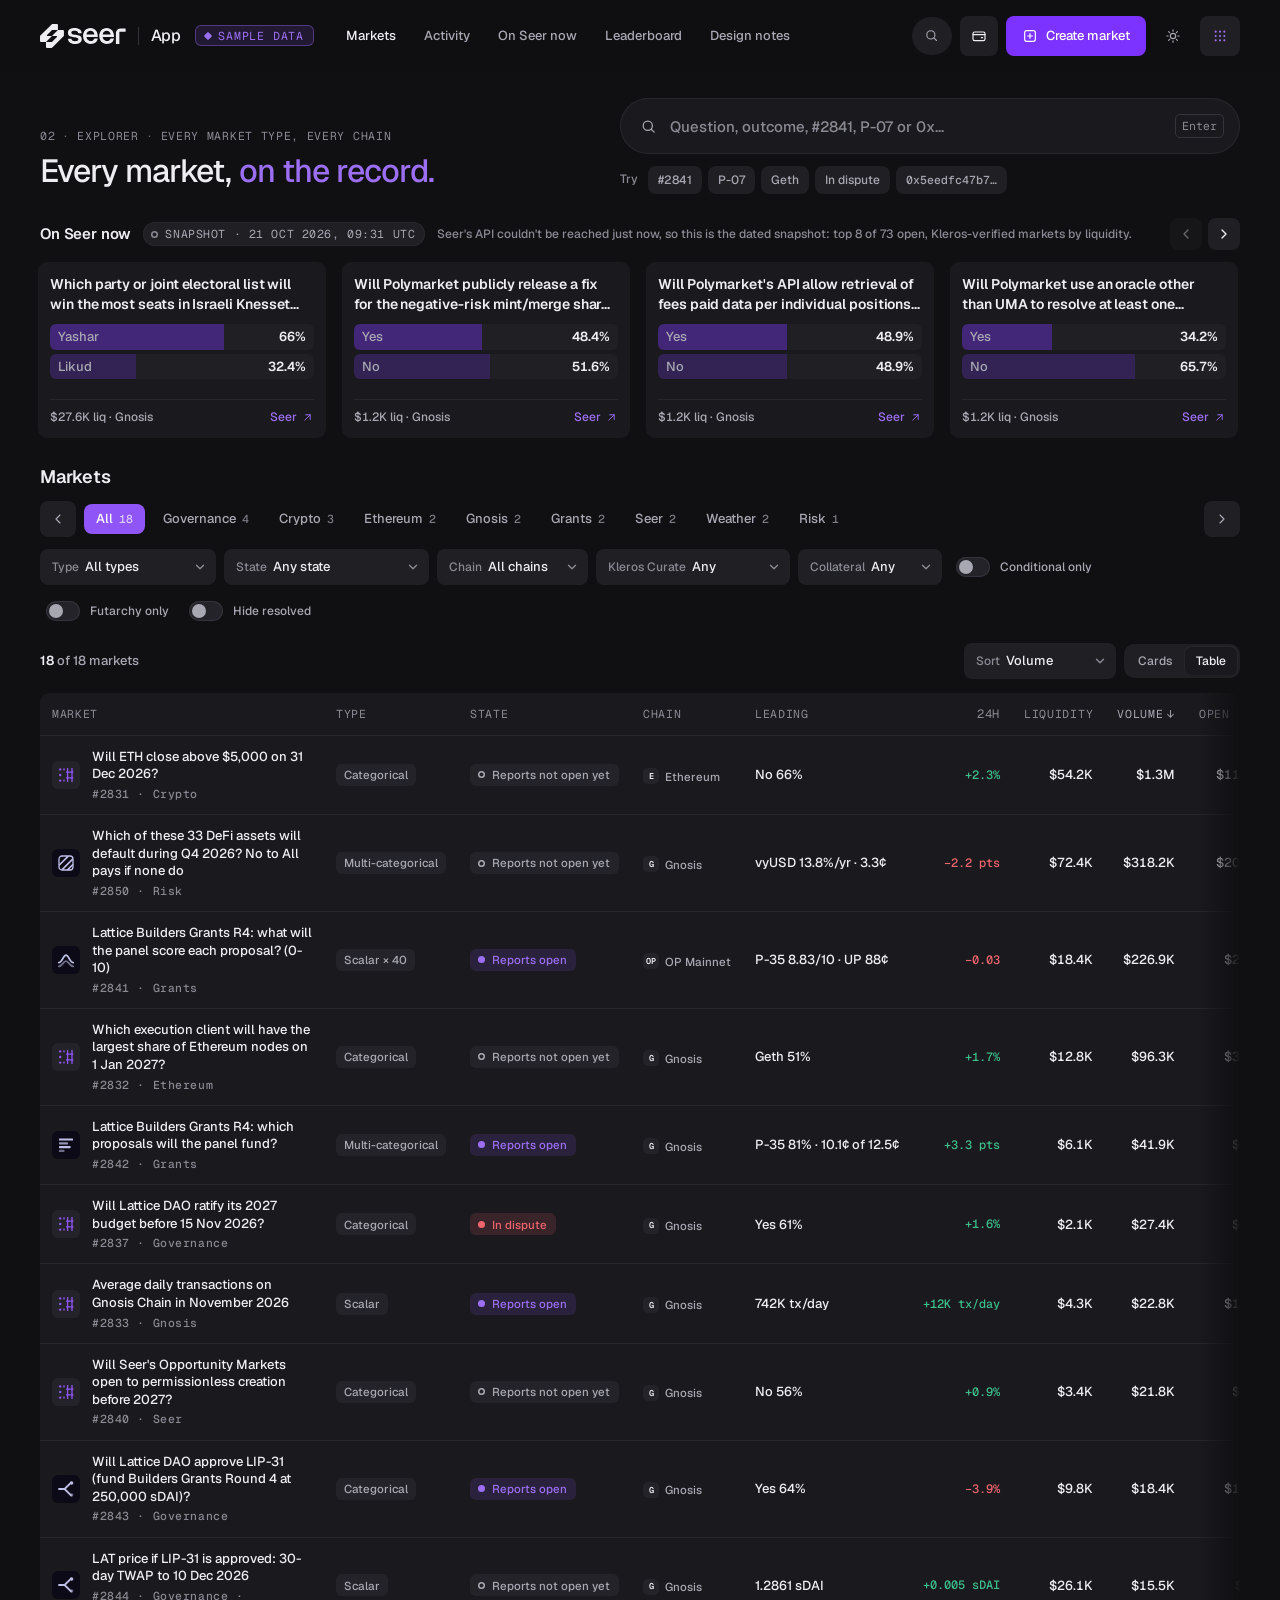
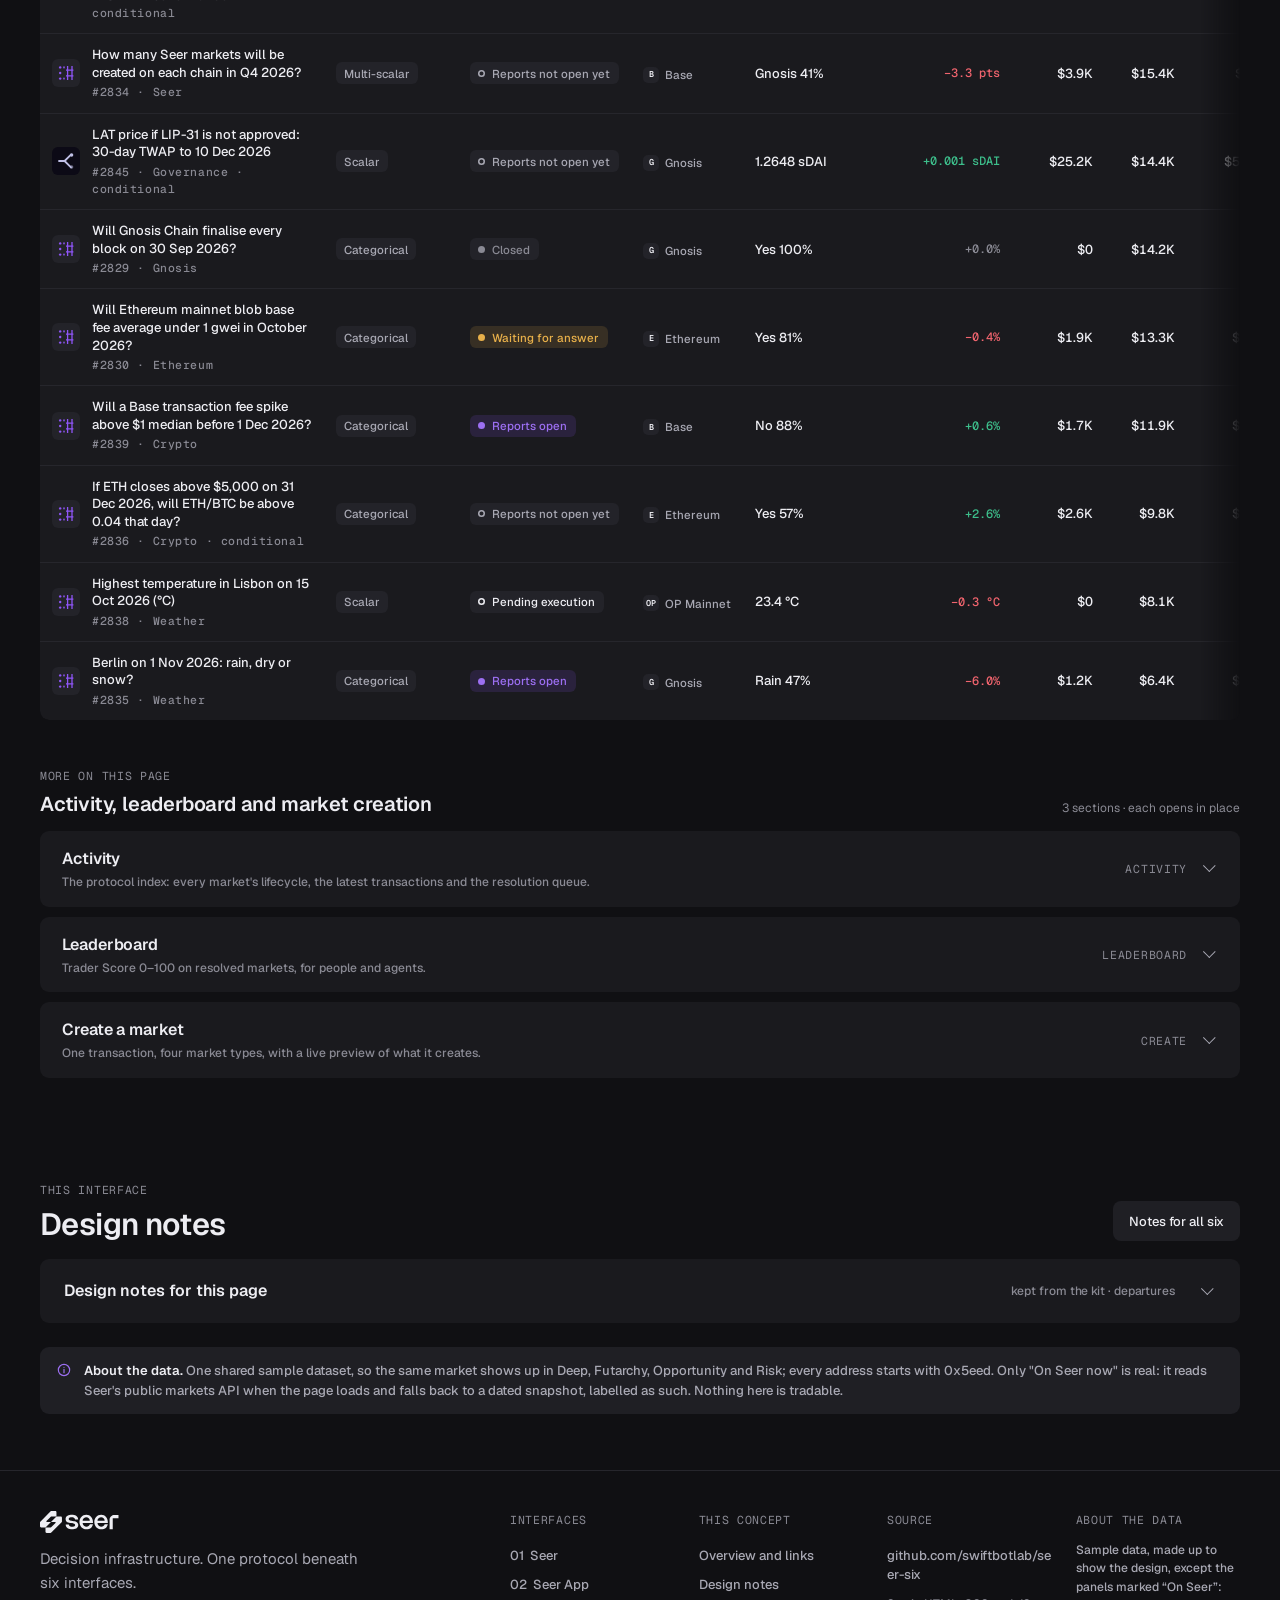
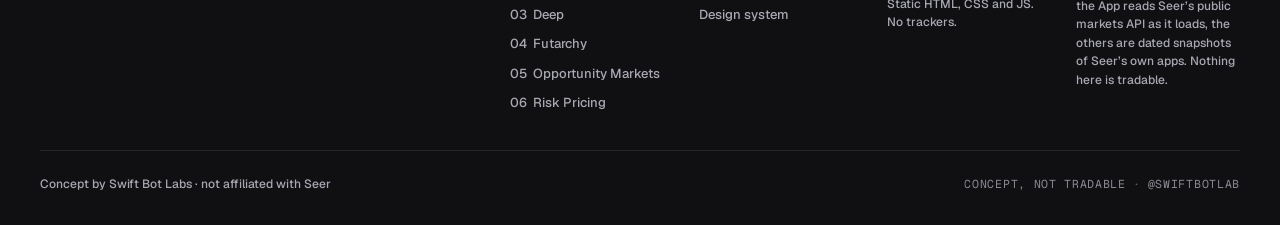
==== app/index.html @ 95fe6bbc "Real clock for the sample: countdowns and states measured from today while the sample calendar keeps" ====
<!doctype html>
<html lang="en" data-theme="dark">
<head>
<meta charset="utf-8">
<meta name="viewport" content="width=device-width, initial-scale=1">
<meta http-equiv="Content-Security-Policy" content="default-src 'self'; script-src 'self' 'unsafe-inline'; style-src 'self' 'unsafe-inline'; img-src 'self' data:; font-src 'self'; connect-src https://app.seer.pm; object-src 'none'; base-uri 'none'; form-action 'none'">
<title>Seer App · Market explorer (concept)</title>
<meta name="description" content="The explorer for every Seer market: search any question, outcome or 0x address, filter by type, state and chain, and trace a market from its Reality.eth question to redemption. Concept by Swift Bot Labs; sample data, not affiliated with Seer.">
<link rel="icon" href="../assets/brand/favicon.svg" type="image/svg+xml">
<script>/* preload the three latin font files over http(s) only: file:// previews refuse crossorigin font fetches */
if(location.protocol!=="file:")["geist-latin","geist-mono-latin"].forEach(function(n){var l=document.createElement("link");l.rel="preload";l.as="font";l.type="font/woff2";l.crossOrigin="anonymous";l.href="../assets/fonts/"+n+".woff2";document.head.appendChild(l)});</script>
<link rel="preload" href="../assets/sample-data.js" as="script">
<link rel="preload" href="../assets/ui.js" as="script">
<meta property="og:type" content="website">
<meta property="og:site_name" content="Seer concept by Swift Bot Labs">
<meta property="og:title" content="Seer App · Market explorer (concept)">
<meta property="og:description" content="The explorer for every Seer market: search any question, outcome or 0x address, filter by type, state and chain, and trace a market from its Reality.eth question to redemption. Concept by Swift Bot Labs; sample data, not affiliated with Seer.">
<meta property="og:url" content="https://swiftbotlab.github.io/seer-six/app/">
<meta property="og:image" content="https://swiftbotlab.github.io/seer-six/assets/og/app.png">
<meta property="og:image:width" content="1200">
<meta property="og:image:height" content="630">
<meta property="og:image:alt" content="Seer App · Market explorer (concept): Electric Foundation poster with sample data">
<meta name="twitter:card" content="summary_large_image">
<meta name="twitter:site" content="@swiftbotlab">
<meta name="twitter:title" content="Seer App · Market explorer (concept)">
<meta name="twitter:description" content="The explorer for every Seer market: search any question, outcome or 0x address, filter by type, state and chain, and trace a market from its Reality.eth question to redemption. Concept by Swift Bot Labs; sample data, not affiliated with Seer.">
<meta name="twitter:image" content="https://swiftbotlab.github.io/seer-six/assets/og/app.png">
<script>try{var t=/[?&]theme=(light|dark)/.exec(location.search);t=(t&&t[1])||localStorage.getItem("seer-theme");if(t!=="light")t="dark";document.documentElement.setAttribute("data-theme",t)}catch(e){}</script>
<link rel="stylesheet" href="../assets/system.css">
<link rel="stylesheet" href="page.css">
</head>
<body data-app="app">
<script>window.SEER_PAGE = { nav: [["Markets", "#markets", true], ["Activity", "#activity"], ["On Seer now", "#on-seer"], ["Leaderboard", "#leaderboard"], ["Design notes", "#notes"]], search: "Search markets, outcomes or 0x…", cta: ["Create market", "#create", "plus-square"] };</script>
<script src="../assets/shell.js"></script>
<main id="main" class="s-main">

  <!-- ============ HOME: explorer front page ============ -->
  <div id="ap-home">
    <!-- compact explorer bar: kicker + one-line title on the left, the explorer's own search on the right; the markets grid comes next -->
    <section class="ap-bar" aria-labelledby="ap-title">
      <div class="s-container ap-bar__in">
        <div class="ap-bar__copy">
          <div class="s-specs ap-bar__kicker"><span>02</span><span>Explorer</span><span class="ap-hide-sm">Every market type, every chain</span></div>
          <h1 id="ap-title" class="ap-bar__title">Every market, <span class="t-accent">on the record.</span></h1>
        </div>
        <div class="ap-bar__search">
          <div class="ap-search-wrap" id="ap-search-wrap">
            <label class="s-search ap-search">
              <svg width="16" height="16" viewBox="0 0 24 24" fill="none" stroke="currentColor" stroke-width="1.75" stroke-linecap="round" stroke-linejoin="round" aria-hidden="true"><circle cx="11" cy="11" r="6.5"/><path d="m20 20-4.2-4.2"/></svg>
              <span class="s-sr">Search the explorer</span>
              <input id="ap-q" type="search" autocomplete="off" spellcheck="false" maxlength="80" placeholder="Question, outcome, #2841, P-07 or 0x…" role="combobox" aria-expanded="false" aria-controls="ap-suggest" aria-autocomplete="list">
              <kbd aria-hidden="true">Enter</kbd>
            </label>
            <div class="ap-suggest" id="ap-suggest" role="listbox" aria-label="Search results" hidden></div>
          </div>
          <div class="ap-try" id="ap-try"><span class="t-meta">Try</span></div>
        </div>
      </div>
    </section>

    <!-- On Seer now: real markets, live from Seer's public markets API (app/live.js); dated snapshot as the fallback -->
    <section class="ap-live" id="on-seer" aria-labelledby="ap-live-h">
      <div class="s-container">
        <div class="ap-live__head">
          <h2 id="ap-live-h" class="ap-live__h">On Seer now</h2>
          <span class="s-src" id="ap-live-src" data-state="loading" role="status"><i aria-hidden="true"></i>Loading from app.seer.pm…</span>
          <span class="ap-live__meta" id="ap-live-meta">Real markets, not sample data.</span>
          <span class="ap-live__nav">
            <button type="button" class="s-btn s-btn--ghost s-btn--sm s-btn--icon ap-live__arrow" id="ap-live-prev" aria-label="Previous markets" aria-controls="ap-live" disabled><svg width="14" height="14" viewBox="0 0 24 24" fill="none" stroke="currentColor" stroke-width="2" stroke-linecap="round" stroke-linejoin="round" aria-hidden="true"><path d="m15 18-6-6 6-6"/></svg></button>
            <button type="button" class="s-btn s-btn--ghost s-btn--sm s-btn--icon ap-live__arrow" id="ap-live-next" aria-label="More markets" aria-controls="ap-live"><svg width="14" height="14" viewBox="0 0 24 24" fill="none" stroke="currentColor" stroke-width="2" stroke-linecap="round" stroke-linejoin="round" aria-hidden="true"><path d="m9 18 6-6-6-6"/></svg></button>
          </span>
        </div>
        <div class="ap-live__rail" id="ap-live" role="list" aria-label="Real markets on Seer" aria-busy="true" tabindex="-1">
          <div class="ap-live__ghost" aria-hidden="true"></div><div class="ap-live__ghost" aria-hidden="true"></div><div class="ap-live__ghost" aria-hidden="true"></div><div class="ap-live__ghost" aria-hidden="true"></div>
        </div>
      </div>
    </section>

    <section class="ap-section" id="markets" aria-labelledby="ap-markets-h">
      <div class="s-container">
        <div class="s-section-head ap-head ap-head--compact">
          <div><h2 id="ap-markets-h" class="t-h3">Markets</h2></div>
        </div>
        <div id="ap-cats"></div>
        <div class="ap-toolbar" id="ap-toolbar">
          <button type="button" class="s-btn s-btn--ghost s-btn--sm ap-ftoggle" id="ap-ftoggle" aria-expanded="false" aria-controls="ap-fbody"></button>
          <div class="ap-toolbar__body" id="ap-fbody"></div>
        </div>
        <div class="ap-results">
          <div class="ap-results__l" id="ap-resbar" aria-live="polite"></div>
          <div class="ap-toolbar__end" id="ap-fend"></div>
        </div>
        <div id="ap-results"></div>
      </div>
    </section>

    <!-- More on this page: the long tail, folded. Each row opens in place; a link to its #section opens it too (shell.js). -->
    <section class="s-section--tight s-more" aria-labelledby="ap-more-title">
      <div class="s-container">
        <div class="s-more__head"><div><span class="s-spec">More on this page</span><h2 class="t-h3" id="ap-more-title">Activity, leaderboard and market creation</h2></div><p>3 sections · each opens in place</p></div>
        <details class="s-details s-more__item">
          <summary><span class="s-more__t"><b>Activity</b><small>The protocol index: every market&#x27;s lifecycle, the latest transactions and the resolution queue.</small></span><span class="s-more__k">Activity</span></summary>
        <section class="ap-section" id="activity" aria-labelledby="ap-activity-h">
          <div class="s-container">
            <div class="s-section-head ap-head">
              <div><span class="s-spec">Protocol index · where every market is in its life</span><h2 id="ap-activity-h" class="t-h2">Activity</h2></div>
            </div>
            <figure class="s-poster ap-poster ap-poster--wide" aria-labelledby="ap-field-cap">
              <div class="ap-poster__head">
                <div class="s-specs"><span>Lifecycle field</span><span id="ap-field-n">18 markets</span><span>7 steps</span></div>
                <div class="s-specs ap-hide-sm"><span>Sample · <b id="ap-field-at">19 Oct 2026 · 12:00 UTC</b></span></div>
              </div>
              <div class="ap-field" id="ap-field"></div>
              <figcaption class="ap-poster__foot" id="ap-field-cap">
                <span class="ap-legend">
                  <span><svg viewBox="0 0 14 14" aria-hidden="true"><circle cx="7" cy="7" r="1.6" fill="#BFBFE6" opacity=".6"/></svg>Step still open</span>
                  <span><svg viewBox="0 0 14 14" aria-hidden="true"><path d="M2 7h10M7 2v10" stroke="#8F55F7" stroke-width="1.4" stroke-linecap="round"/></svg>Step settled</span>
                  <span><svg viewBox="0 0 14 14" aria-hidden="true"><circle cx="7" cy="7" r="5.6" fill="none" stroke="rgba(143,85,247,.6)"/><circle cx="7" cy="7" r="2.6" fill="#B79BF7"/></svg>Where it is now</span>
                </span>
                <span class="ap-poster__note">Each column is a market, each row a step from creation to redemption: dots are still uncertain, crosses are settled. Select a column to open its record.</span>
                <span class="s-specs ap-poster__counts" id="ap-field-counts"></span>
              </figcaption>
            </figure>
            <div class="s-stats ap-index" id="ap-index" style="--cols:6"></div>
            <div class="ap-mix" id="ap-mix"></div>
            <div class="ap-act">
              <section class="s-card s-card--pad" aria-labelledby="ap-tx-h">
                <div class="s-row s-row--between"><div><span class="s-spec">Across all markets</span><h3 id="ap-tx-h" class="t-h3">Latest transactions</h3></div></div>
                <div id="ap-tx"></div>
              </section>
              <section class="s-card s-card--pad" aria-labelledby="ap-queue-h">
                <div class="s-row s-row--between"><div><span class="s-spec">Needs a person or a transaction</span><h3 id="ap-queue-h" class="t-h3">Resolution queue</h3></div></div>
                <ol class="ap-queue" id="ap-queue"></ol>
              </section>
            </div>
          </div>
        </section>
        </details>
        <details class="s-details s-more__item">
          <summary><span class="s-more__t"><b>Leaderboard</b><small>Trader Score 0–100 on resolved markets, for people and agents.</small></span><span class="s-more__k">Leaderboard</span></summary>
        <section class="ap-section" id="leaderboard" aria-labelledby="ap-lb-h">
          <div class="s-container">
            <div class="s-section-head ap-head">
              <div><span class="s-spec">Trader Score 0–100 · resolved markets only</span><h2 id="ap-lb-h" class="t-h2">Leaderboard</h2></div>
            </div>
            <div class="s-card ap-lb" id="ap-lb"></div>
          </div>
        </section>
        </details>
        <details class="s-details s-more__item">
          <summary><span class="s-more__t"><b>Create a market</b><small>One transaction, four market types, with a live preview of what it creates.</small></span><span class="s-more__k">Create</span></summary>
        <section class="ap-section" id="create" aria-labelledby="ap-create-h">
          <div class="s-container">
            <div class="s-section-head ap-head">
              <div><span class="s-spec">One transaction · four market types</span><h2 id="ap-create-h" class="t-h2">Create a market</h2></div>
              <span class="s-sample">Preview only</span>
            </div>
            <div class="ap-create">
              <form class="s-card s-card--pad ap-form" id="ap-form" novalidate>
                <fieldset class="ap-fieldset">
                  <legend class="ap-label">Market type</legend>
                  <div class="ap-types" id="ap-types"></div>
                </fieldset>
                <label class="s-field">Question
                  <input class="s-input" id="ap-f-q" maxlength="160" autocomplete="off" placeholder="Will Gnosis Chain process over 1M transactions on 1 Dec 2026?">
                </label>
                <label class="s-field" id="ap-f-outs-wrap"><span>Outcomes <span class="t-meta ap-hint" id="ap-f-outs-hint">Comma-separated, 2 to 12</span></span>
                  <input class="s-input" id="ap-f-outs" maxlength="400" autocomplete="off" value="Rain, Dry, Snow">
                </label>
                <div class="ap-form__row" id="ap-f-range" hidden>
                  <label class="s-field">Lower bound<input class="s-input" id="ap-f-min" inputmode="decimal" value="0" maxlength="14"></label>
                  <label class="s-field">Upper bound<input class="s-input" id="ap-f-max" inputmode="decimal" value="2000000" maxlength="14"></label>
                  <label class="s-field">Unit<input class="s-input" id="ap-f-unit" maxlength="12" value="tx/day"></label>
                </div>
                <div class="ap-form__row">
                  <label class="s-field">Category<select class="s-select" id="ap-f-cat"></select></label>
                  <label class="s-field">Chain<select class="s-select" id="ap-f-chain"></select></label>
                  <label class="s-field">Collateral<select class="s-select" id="ap-f-coll"></select></label>
                </div>
                <div class="ap-form__row ap-form__row--2">
                  <label class="s-field">Reports open on<input class="s-input" id="ap-f-date" type="date" value="2026-12-31" min="2026-10-20" max="2030-12-31" aria-describedby="ap-f-date-read"><span class="ap-dateread" id="ap-f-date-read" aria-live="polite">31 Dec 2026 · 00:00 UTC</span></label>
                  <label class="s-switch ap-curate"><input type="checkbox" id="ap-f-curate" checked> Submit to Kleros Curate</label>
                </div>
                <p class="t-meta ap-form__err" id="ap-f-err" role="alert"></p>
                <div class="s-row">
                  <button class="s-btn s-btn--lg" type="submit" id="ap-f-go">Create market</button>
                  <span class="t-meta">Sample only. Nothing is deployed.</span>
                </div>
              </form>
              <aside class="ap-preview" aria-labelledby="ap-prev-h">
                <span class="s-spec" id="ap-prev-h">Live preview</span>
                <div id="ap-prev-card"></div>
                <div class="s-card s-card--pad ap-deploy">
                  <span class="s-spec">What this transaction creates</span>
                  <ol class="ap-deploy__list" id="ap-deploy"></ol>
                </div>
              </aside>
            </div>
          </div>
        </section>
        </details>
      </div>
    </section>


  </div>

  <!-- ============ VIEW: market detail / address (filled by page.js) ============ -->
  <div id="ap-view" hidden></div>

  <!-- ============ Design notes ============ -->
  <section class="ap-section" id="notes" aria-labelledby="ap-notes-h">
    <div class="s-container">
      <div class="s-section-head ap-head">
        <div><span class="s-spec">This interface</span><h2 id="ap-notes-h" class="t-h2">Design notes</h2></div>
        <a class="s-btn s-btn--ghost" href="../#design-notes">Notes for all six</a>
      </div>
      <details class="s-details"><summary>Design notes for this page<small>kept from the kit · departures</small></summary>
      <div class="ap-notes">
        <div class="s-card s-card--pad">
          <h3 class="t-h3">Kept from the Electric Foundation kit</h3>
          <ol>
            <li><b>The kit's web frame, unchanged:</b> page #101013, card #1A1A1E, nested #1F1F24 (light: #F7F7F9 / #FFFFFF / #F1F1F4), and 328px market cards with radius 9 and 12px padding in a 4-column grid at 1440 with a 40px gutter.</li>
            <li><b>The kit's components:</b> pill search, the category row with arrows, Yes/No outcome rows, full-width Up/Down and three-way buttons, and the bet slip with two price tiles, a Bold 32 amount, +$ chips and Confirm with ✕.</li>
            <li><b>The kit's card footer:</b> "$Vol • date • category" with the gift and bookmark icons.</li>
            <li><b>Mono spec labels</b> for machine facts: type, chain, collateral, market number, snapshot time.</li>
          </ol>
        </div>
        <div class="s-card s-card--pad">
          <h3 class="t-h3">Deliberate departures</h3>
          <ol>
            <li><b>Explorer depth the kit doesn't draw.</b> An Etherscan-style record per market (contract, condition ID, Reality.eth question, outcome-token ERC-20s, event log, positions, resolution) and per address, built only from kit surfaces.</li>
            <li><b>The dot grid carries data.</b> In the lifecycle field each column is a market and each row a step; settled steps turn from dots into crosses, so the field reads as uncertainty becoming structure.</li>
            <li><b>State and verification on every card.</b> An explorer has to say where a market is in its life. Amber (waiting) and red (dispute) only ever appear next to their label.</li>
            <li><b>Row buttons follow the market type.</b> The kit shows Yes/No on every row. Here a categorical No buys the other outcomes as one basket; a scalar round trades Up/Down; multi-winner markets trade Buy/Sell, because a "No" there is not one clean bet.</li>
            <li><b>Each price in its market's unit.</b> #2841 reads 8.14/10 · UP 81¢, #2842 reads 50% · 6.3¢ (a funded share pays 1/8 sDAI), #2850 a default chance per year. Charts, 24h moves and ticket payouts use the same unit.</li>
            <li><b>Kit fixes.</b> Binary prices add up to 100¢ (the kit's 69¢ + 37¢ is 106¢), amounts use a decimal point ("$100.00"), and sample markets use motif glyph tiles instead of photos.</li>
            <li><b>Type and contrast.</b> PP Neue Montreal and Suisse Int'l Mono when installed, Geist and Geist Mono otherwise; muted text is lifted so 12px labels pass WCAG AA.</li>
          </ol>
        </div>
      </div>
      </details>
      <div class="s-callout u-mt-6"><span id="ap-notes-icon"></span><span><b>About the data.</b> One shared sample dataset, so the same market shows up in Deep, Futarchy, Opportunity and Risk; every address starts with 0x5eed. Only "On Seer now" is real: it reads Seer's public markets API when the page loads and falls back to a dated snapshot, labelled as such. Nothing here is tradable.</span></div>
    </div>
  </section>
</main>
<script src="../assets/sample-data.js"></script>
<script src="../assets/ui.js"></script>
<script src="page.js"></script>
<script src="../assets/seer-snapshot.js"></script>
<script src="live.js"></script>
</body>
</html>
---- assets/system.css ----
/* ==========================================================================
   Seer · Electric Foundation — shared system for the six interfaces
   Concept by Swift Bot Labs. Not affiliated with Seer.

   Sources: the Electric Foundation (EF) brand kit (Figma "Seer Branding":
   Web / Brandbook / Social pages). Every value marked [kit] is read from the
   kit; values marked [dep] are deliberate departures, listed in SYSTEM.md.

   Layers
     1. Fonts            5. Shell (ecosystem strip, product header, footer)
     2. Tokens           6. Components
     3. Base + type      7. Data-viz primitives
     4. Layout           8. Motifs, states, utilities
   Class prefix: .s-   (page-specific CSS uses its own prefix, see SYSTEM.md)
   ========================================================================== */

/* 1. FONTS ----------------------------------------------------------------
   Primary  PP Neue Montreal [kit]   -> used if installed locally, else Geist [dep]
   Mono     Suisse Int'l Mono [kit]  -> used if installed locally, else Geist Mono [dep]
                                        (Geist Mono keeps the kit's slashed zero)
   Accent   no second face: accent words stay in the sans, set in violet (.t-accent)
   Stand-ins are SIL OFL 1.1, self-hosted (licences in assets/fonts/). */
@font-face { font-family: "Geist"; font-style: normal; font-weight: 300 700; font-display: swap;
  src: url("fonts/geist-latin.woff2") format("woff2");
  unicode-range: U+0000-00FF, U+0131, U+0152-0153, U+02BB-02BC, U+02C6, U+02DA, U+02DC, U+0304, U+0308, U+0329, U+2000-206F, U+20AC, U+2122, U+2191, U+2193, U+2212, U+2215, U+FEFF, U+FFFD; }
@font-face { font-family: "Geist"; font-style: normal; font-weight: 300 700; font-display: swap;
  src: url("fonts/geist-latin-ext.woff2") format("woff2");
  unicode-range: U+0100-02BA, U+02BD-02C5, U+02C7-02CC, U+02CE-02D7, U+02DD-02FF, U+1D00-1DBF, U+1E00-1E9F, U+1EF2-1EFF, U+2020, U+20A0-20AB, U+20AD-20C4, U+2113, U+2C60-2C7F, U+A720-A7FF; }
@font-face { font-family: "Geist Mono"; font-style: normal; font-weight: 400 600; font-display: swap;
  src: url("fonts/geist-mono-latin.woff2") format("woff2");
  unicode-range: U+0000-00FF, U+0131, U+0152-0153, U+02BB-02BC, U+02C6, U+02DA, U+02DC, U+0304, U+0308, U+0329, U+2000-206F, U+20AC, U+2122, U+2191, U+2193, U+2212, U+2215, U+FEFF, U+FFFD; }
@font-face { font-family: "Geist Mono"; font-style: normal; font-weight: 400 600; font-display: swap;
  src: url("fonts/geist-mono-latin-ext.woff2") format("woff2");
  unicode-range: U+0100-02BA, U+02BD-02C5, U+02C7-02CC, U+02CE-02D7, U+02DD-02FF, U+1D00-1DBF, U+1E00-1E9F, U+1EF2-1EFF, U+2020, U+20A0-20AB, U+20AD-20C4, U+2113, U+2C60-2C7F, U+A720-A7FF; }

/* 2. TOKENS ---------------------------------------------------------------- */
:root {
  /* Brand constants — identical in both themes [kit Brandbook] */
  --violet-brand: #7D33FF;          /* Electric violet, RGB 125/51/255 */
  --ink: #0C0A16;                   /* posters, dot grid, app icon */
  --graphite: #141223;
  --graphite-2: #242238;
  --graphite-3: #4A4660;
  --fog: #E9EAFA;
  --logo-on-violet: #E0E2F5;
  --lavender: #BFBFE6;

  /* Type */
  --font-sans: "PP Neue Montreal", "Geist", ui-sans-serif, system-ui, -apple-system, "Segoe UI", sans-serif;
  --font-mono: "Suisse Intl Mono", "Suisse Int'l Mono", "Geist Mono", ui-monospace, "SF Mono", Menlo, monospace;

  --fs-micro: 11.5px; /* mono spec labels, uppercase (type floor: no HTML text under 11.5px) */
  --fs-meta: 12px;    /* [kit] Medium 12, card footer meta */
  --fs-ui: 13px;      /* [kit] Medium 13/100%, nav, chips, search, buttons */
  --fs-body: 15px;
  --fs-title: 16px;   /* [kit] Bold 16/24 market title; Medium 16 price */
  --fs-h3: 20px;
  --fs-h2: clamp(24px, 2.4vw, 32px);
  --fs-amount: 32px;  /* [kit] Bold 32, -2% */
  --fs-h1: clamp(36px, 4.6vw, 60px);
  --fs-display: clamp(52px, 8.4vw, 128px);

  /* Space — 4px base; kit uses 12 (card), 16/18 (panel), 32 (grid gap), 40 (page) */
  --s-1: 4px;  --s-2: 8px;  --s-3: 12px; --s-4: 16px; --s-5: 20px; --s-6: 24px;
  --s-8: 32px; --s-10: 40px; --s-12: 48px; --s-16: 64px; --s-20: 80px; --s-24: 96px;
  --page-max: 1440px;
  --gutter: 40px;     /* [kit] desktop frame padding */
  --grid-gap: 32px;   /* [kit] desktop grid gap */

  /* Radii [kit] */
  --r-xs: 4px;        /* data-ends, tiny tags */
  --r-sm: 6px;        /* tags, badges */
  --r-control: 8px;   /* buttons, chips, inputs */
  --r-card: 9px;      /* market card */
  --r-panel: 22px;    /* bet slip / big panels */
  --r-pill: 999px;    /* search */

  /* Motion */
  --ease: cubic-bezier(.2, .7, .2, 1);
  --dur: 160ms;
  --dur-slow: 420ms;

  /* Layout heights */
  --header-h: 72px;
}

/* Dark is the default theme (the kit's lead web frame). Light = the kit's light frame. */
:root, :root[data-theme="dark"] {
  color-scheme: dark;
  --bg: #101013;            /* [kit] page */
  --surface: #1A1A1E;       /* [kit] card base */
  --surface-2: #1F1F24;     /* [kit] nested surface (outcome rows) */
  --surface-3: #232329;     /* [kit] chips */
  --surface-hover: #26262D;
  --line: #26262C;          /* hairlines (kit is borderless; tables need one) */
  --line-strong: #34343C;
  --text: #EDEDF2;          /* [kit] */
  --text-2: #A8A8B3;        /* [kit] */
  --text-3: #8A8A94;        /* [dep] kit #67676F is 3.1:1 on card; lifted to 5.1:1 (AA) */
  --text-kit-muted: #67676F;/* kit value, decorative use only (never body text) */
  --violet: #7D33FF;        /* [kit] primary button */
  --violet-2: #8F55F7;      /* [kit] active chip */
  --violet-3: #9C6FF2;      /* [kit] violet text (Yes label, No text) */
  --violet-wash: rgba(143, 85, 247, .14);
  --violet-wash-2: rgba(143, 85, 247, .26);
  --on-violet: #FFFFFF;
  --sec-bg: #241E33;        /* [kit] secondary button (No / Down) */
  --sec-bg-hover: #2C2440;
  --sec-fg: #9C6FF2;        /* [kit] */
  --focus: #B08CF5;
  --shadow-pop: 0 18px 50px rgba(0, 0, 0, .55), 0 0 0 1px rgba(255, 255, 255, .04);
  --scrim: rgba(6, 5, 12, .62);

  /* Semantic [dep] — the kit has none. Used ONLY for moves (+/-) and risk/state meaning,
     always paired with a sign, icon or label. */
  --pos: #3DBE8B;  --pos-wash: rgba(61, 190, 139, .14);
  --neg: #F0646E;  --neg-wash: rgba(240, 100, 110, .14);
  --warn: #E8B04A; --warn-wash: rgba(232, 176, 74, .14);
  --live: #FF4B4B;          /* [kit] LIVE dot */
  /* Risk bands (status palette): Low / Moderate / High / Critical */
  --band-low: #2E9E5B; --band-mod: #E2A72E; --band-high: #E57B4E; --band-crit: #D64545;

  /* Chart palette [dep] — validated (CVD + normal-vision + 3:1) on #1A1A1E.
     Fixed order; never cycle. Max 6; fold the tail into "Other". */
  --c1: #8F55F7; --c2: #1D9C8C; --c3: #BF7E1E; --c4: #D5598F; --c5: #3F80D9; --c6: #6E9B2C;
  --c-other: #4A4660;       /* graphite tint, "rest of field" */
  --c-yes: var(--c1);       /* binary / futarchy YES branch */
  --c-no: #BFBFE6;          /* futarchy NO branch: kit lavender, so "rejected" never reads as a positive colour */
  --grid: #26262C;
  --axis: #34343C;
  /* Sequential violet ramp (magnitude): 1 light -> 6 dark-strong */
  --seq-1: #2A2340; --seq-2: #3C2C68; --seq-3: #563A9C; --seq-4: #7246D6; --seq-5: #9068F0; --seq-6: #B79BF7;
}

:root[data-theme="light"] {
  color-scheme: light;
  --bg: #F7F7F9;            /* [kit] */
  --surface: #FFFFFF;       /* [kit] */
  --surface-2: #F1F1F4;     /* [kit] (palette label says 1F1F24; fill is F1F1F4) */
  --surface-3: #EAEAEF;
  --surface-hover: #E9E9EE;
  --line: #E6E6EB;
  --line-strong: #D6D6DE;
  --text: #17171C;          /* [kit] */
  --text-2: #5C5C66;        /* [kit] */
  --text-3: #686873;        /* [dep] kit #8E8E99 is 3.2:1 on white; lifted to 5.5:1 (4.6:1 on the chip surface) */
  --text-kit-muted: #8E8E99;
  --violet: #7D33FF;
  --violet-2: #8F55F7;
  --violet-3: #6C2BD9;      /* [kit] secondary text in light */
  --violet-wash: rgba(125, 51, 255, .09);
  --violet-wash-2: rgba(125, 51, 255, .18);
  --on-violet: #FFFFFF;
  --sec-bg: #EFE9FC;        /* [kit] */
  --sec-bg-hover: #E6DCFB;
  --sec-fg: #6C2BD9;        /* [kit] */
  --focus: #7D33FF;
  --shadow-pop: 0 18px 50px rgba(23, 23, 28, .14), 0 0 0 1px rgba(23, 23, 28, .06);
  --scrim: rgba(23, 23, 28, .36);

  --pos: #0F7752;  --pos-wash: rgba(15, 119, 82, .10);  /* AA on every light surface */
  --neg: #BB2D37;  --neg-wash: rgba(200, 50, 60, .09);
  --warn: #855C00; --warn-wash: rgba(214, 152, 20, .12);
  --live: #E5322D;
  --band-low: #23894D; --band-mod: #D1960F; --band-high: #DB6A3A; --band-crit: #C93636;

  --c1: #7D33FF; --c2: #0E8C7B; --c3: #C97C10; --c4: #D84F8C; --c5: #2F74D0; --c6: #5E8E1E;
  --c-other: #C9C7D6;
  --c-no: #8A84B4;
  --grid: #EDEDF1;
  --axis: #D6D6DE;
  --seq-1: #EFE9FC; --seq-2: #D9C9FB; --seq-3: #B996F9; --seq-4: #9461F8; --seq-5: #7D33FF; --seq-6: #5A1ED0;
}

/* 3. BASE + TYPE ----------------------------------------------------------- */
*, *::before, *::after { box-sizing: border-box; }
html { background: var(--bg); -webkit-text-size-adjust: 100%; text-size-adjust: 100%; scroll-padding-top: calc(var(--header-h) + 16px); }
body {
  margin: 0; min-height: 100vh; background: var(--bg); color: var(--text);
  font-family: var(--font-sans); font-size: var(--fs-body); line-height: 1.5; font-weight: 400;
  -webkit-font-smoothing: antialiased; -moz-osx-font-smoothing: grayscale; text-rendering: optimizeLegibility;
  overflow-x: hidden;
}
img, svg, video, canvas { display: block; max-width: 100%; }
svg { overflow: visible; }
button, input, select, textarea { font: inherit; color: inherit; }
button { cursor: pointer; }
a { color: inherit; text-decoration: none; }
a.s-link, .s-prose a { color: var(--violet-3); text-decoration: underline; text-decoration-thickness: 1px; text-underline-offset: 3px; }
a.s-link:hover, .s-prose a:hover { color: var(--text); }
h1, h2, h3, h4, h5, p, ul, ol, figure, dl, dd { margin: 0; }
ul[class], ol[class] { list-style: none; padding: 0; }
hr { border: 0; border-top: 1px solid var(--line); margin: 0; }
::selection { background: var(--violet); color: #fff; }
:focus { outline: none; }
:focus-visible { outline: 2px solid var(--focus); outline-offset: 2px; border-radius: var(--r-control); }
[hidden] { display: none !important; }
.s-sr { position: absolute !important; width: 1px; height: 1px; padding: 0; margin: -1px; overflow: hidden; clip: rect(0 0 0 0); white-space: nowrap; border: 0; }
.s-skip { position: fixed; left: 12px; top: -60px; z-index: 100; background: var(--violet); color: #fff; padding: 10px 14px; border-radius: var(--r-control); font-size: var(--fs-ui); font-weight: 500; }
.s-skip:focus { top: 12px; }

/* type roles */
.t-micro, .s-spec { font-family: var(--font-mono); font-size: var(--fs-micro); line-height: 1.35; letter-spacing: .06em; text-transform: uppercase; color: var(--text-3); font-weight: 400; }
.t-meta  { font-size: var(--fs-meta); font-weight: 500; color: var(--text-3); line-height: 1.3; }
.t-ui    { font-size: var(--fs-ui); font-weight: 500; line-height: 1; }
.t-body  { font-size: var(--fs-body); line-height: 1.55; color: var(--text-2); }
.t-lede  { font-size: clamp(16px, 1.5vw, 19px); line-height: 1.5; color: var(--text-2); max-width: 62ch; }
.t-title { font-size: var(--fs-title); line-height: 24px; font-weight: 700; letter-spacing: -.005em; }
.t-h3    { font-size: var(--fs-h3); line-height: 1.25; font-weight: 600; letter-spacing: -.01em; }
.t-h2    { font-size: var(--fs-h2); line-height: 1.1; font-weight: 600; letter-spacing: -.02em; }
.t-h1    { font-size: var(--fs-h1); line-height: 1.02; font-weight: 500; letter-spacing: -.03em; }
.t-display { font-size: var(--fs-display); line-height: .94; font-weight: 400; letter-spacing: -.04em; }
.t-caps  { font-weight: 700; text-transform: uppercase; letter-spacing: -.035em; line-height: .9; }
.t-amount { font-size: var(--fs-amount); font-weight: 700; letter-spacing: -.02em; line-height: 1; }
.t-accent, .t-serif { font-family: inherit; font-style: normal; font-weight: inherit; letter-spacing: inherit; color: var(--violet-3); } /* one sans; the accent is colour, not a second face */
.t-mono  { font-family: var(--font-mono); }
.t-num, .num { font-variant-numeric: tabular-nums; }
.t-2 { color: var(--text-2); } .t-3 { color: var(--text-3); } .t-violet { color: var(--violet-3); }
.t-pos { color: var(--pos); } .t-neg { color: var(--neg); } .t-warn { color: var(--warn); }
.t-lavender { color: var(--lavender); }
.s-delta { font-variant-numeric: tabular-nums; white-space: nowrap; }
.s-delta--up { color: var(--pos); } .s-delta--down { color: var(--neg); } .s-delta--flat { color: var(--text-3); }
.s-prose { color: var(--text-2); font-size: var(--fs-body); line-height: 1.6; max-width: 68ch; }
.s-prose > * + * { margin-top: .85em; }
.s-prose strong { color: var(--text); font-weight: 600; }
.s-prose ul, .s-prose ol { padding-left: 1.2em; }
.s-prose code, code.s-code { font-family: var(--font-mono); font-size: max(11.5px, .88em); background: var(--surface-2); padding: .12em .4em; border-radius: var(--r-xs); color: var(--text); }

/* 4. LAYOUT ----------------------------------------------------------------- */
.s-container { width: 100%; max-width: var(--page-max); margin-inline: auto; padding-inline: var(--gutter); }
.s-main { display: block; min-height: 60vh; }
.s-section { padding-block: var(--s-16); }
.s-section--tight { padding-block: var(--s-10); }
.s-grid { display: grid; gap: var(--gg, var(--grid-gap)); grid-template-columns: repeat(var(--cols, 4), minmax(0, 1fr)); }
.s-grid--cards { --gg: 16px; grid-template-columns: repeat(auto-fill, minmax(min(100%, 300px), 1fr)); }
.s-split { display: grid; gap: var(--s-8); grid-template-columns: minmax(0, 1fr) 360px; align-items: start; }
.s-split--wide { grid-template-columns: minmax(0, 1fr) 420px; }
.s-row { display: flex; align-items: center; gap: var(--gap, 12px); flex-wrap: wrap; }
.s-row--nowrap { flex-wrap: nowrap; }
.s-row--between { justify-content: space-between; }
.s-col { display: flex; flex-direction: column; gap: var(--gap, 12px); }
.s-grow { flex: 1 1 auto; min-width: 0; }
.s-sticky { position: sticky; top: calc(var(--header-h) + 16px); }
.s-section-head { display: flex; align-items: flex-end; justify-content: space-between; gap: 16px; flex-wrap: wrap; margin-bottom: var(--s-6); }
.s-section-head .s-spec { display: block; margin-bottom: 10px; }
.s-divider { height: 1px; background: var(--line); border: 0; margin: 0; }

@media (max-width: 1180px) { :root { --gutter: 28px; --grid-gap: 24px; } .s-split, .s-split--wide { grid-template-columns: minmax(0, 1fr) 320px; } }
@media (max-width: 960px)  { .s-split, .s-split--wide { grid-template-columns: minmax(0, 1fr); } .s-sticky { position: static; } .s-grid { --cols: 2 !important; } }
@media (max-width: 640px)  { :root { --gutter: 16px; --grid-gap: 16px; --header-h: 60px; } .s-grid { --cols: 1 !important; } .s-section { padding-block: var(--s-12); } }

/* 5. SHELL ------------------------------------------------------------------ */
/* 5a. (The ecosystem strip is gone: the six apps sit behind the header's Apps menu, 5b) */

/* 5b. Product header (per app): lockup + product nav + search + CTA */
.s-header { position: sticky; top: 0; z-index: 30; height: var(--header-h); background: color-mix(in srgb, var(--bg) 86%, transparent); backdrop-filter: saturate(1.4) blur(14px); -webkit-backdrop-filter: saturate(1.4) blur(14px); border-bottom: 1px solid transparent; transition: border-color var(--dur) var(--ease); }
.s-header.is-scrolled { border-bottom-color: var(--line); }
.s-header__in { height: 100%; display: flex; align-items: center; gap: 28px; }
.s-lockup { display: inline-flex; align-items: center; gap: 12px; flex: none; color: var(--text); }
.s-lockup__home { display: inline-flex; align-items: center; color: var(--text); }
.s-lockup__logo { height: 24px; width: auto; color: var(--text); }
.s-lockup__logo--mark { height: 26px; }
.s-lockup__sep { width: 1px; height: 18px; background: var(--line-strong); }
.s-lockup__product { font-size: 16px; font-weight: 500; letter-spacing: -.01em; color: var(--text); white-space: nowrap; }
.s-nav { display: flex; align-items: center; gap: 4px; min-width: 0; flex: 0 1 auto; overflow-x: auto; scrollbar-width: none; }
.s-nav::-webkit-scrollbar { display: none; }
.s-nav.is-clipped { mask-image: linear-gradient(90deg, #000 calc(100% - 44px), transparent); -webkit-mask-image: linear-gradient(90deg, #000 calc(100% - 44px), transparent); }
.s-nav.is-clipped.is-end { mask-image: linear-gradient(90deg, transparent, #000 44px); -webkit-mask-image: linear-gradient(90deg, transparent, #000 44px); }
.s-nav a { display: inline-flex; align-items: center; height: 36px; padding: 0 12px; border-radius: var(--r-control); font-size: var(--fs-ui); font-weight: 500; color: var(--text-2); white-space: nowrap; transition: color var(--dur) var(--ease), background var(--dur) var(--ease); }
.s-nav a:hover { color: var(--text); background: var(--surface-2); }
.s-nav a[aria-current="true"], .s-nav a.is-active { color: var(--text); }
.s-header__end { margin-left: auto; display: flex; align-items: center; gap: 10px; flex: none; }
/* sample-data badge: the one on every page, beside the product name (like a testnet pill) */
.s-lockup__sample { margin-left: 2px; white-space: nowrap; }
/* theme toggle (header, desktop) */
.s-theme-btn svg { width: 16px; height: 16px; }
.s-header .s-header__theme { width: 38px; height: 38px; color: var(--text-2); }
/* Apps menu: the six interfaces behind one button */
.s-apps { position: relative; flex: none; }
.s-apps .s-apps__btn { width: auto; height: 40px; padding: 0 14px 0 12px; gap: 8px; display: inline-flex; align-items: center; color: var(--text); font-size: var(--fs-ui); font-weight: 500; }
.s-apps__btn svg { width: 18px; height: 18px; color: var(--violet-3); }
.s-apps__btn[aria-expanded="true"] { background: var(--violet-wash-2); }
.s-apps__panel { position: absolute; right: 0; top: calc(100% + 10px); z-index: 40; width: 340px; padding: 14px; border-radius: var(--r-panel); background: var(--surface); box-shadow: 0 0 0 1px var(--line), 0 18px 48px rgba(0, 0, 0, .45); }
.s-apps__panel[hidden] { display: none; }
.s-apps__head { display: flex; align-items: center; justify-content: space-between; gap: 12px; padding: 2px 6px 10px; }
.s-apps__all { display: inline-flex; align-items: center; gap: 6px; font-size: var(--fs-meta); font-weight: 500; color: var(--violet-3); white-space: nowrap; }
.s-apps__all:hover { color: var(--text); }
.s-apps__list { display: flex; flex-direction: column; gap: 2px; }
.s-apps__app { display: flex; align-items: center; gap: 12px; padding: 9px 10px; border-radius: var(--r-control); color: var(--text); }
.s-apps__app:hover, .s-apps__app:focus-visible { background: var(--surface-2); }
.s-apps__app[aria-current="page"] { background: var(--violet-wash); }
.s-apps__glyph { width: 32px; height: 32px; display: inline-grid; place-items: center; flex: none; border-radius: 8px; background: var(--surface-2); color: var(--violet-3); }
.s-apps__glyph svg { width: 16px; height: 16px; }
.s-apps__app[aria-current="page"] .s-apps__glyph { background: var(--violet); color: #fff; }
.s-apps__txt { display: flex; flex-direction: column; gap: 2px; min-width: 0; }
.s-apps__name { display: flex; align-items: center; gap: 8px; font-size: 14px; font-weight: 600; letter-spacing: -.005em; }
.s-apps__here { font-family: var(--font-mono); font-size: 11.5px; font-weight: 400; letter-spacing: .04em; text-transform: uppercase; color: var(--violet-3); }
.s-apps__host { font-family: var(--font-mono); font-size: 11.5px; color: var(--text-3); }
.s-apps__foot { display: flex; align-items: center; justify-content: space-between; gap: 10px; margin-top: 10px; padding: 10px 6px 0; border-top: 1px solid var(--line); }
.s-apps__theme { display: inline-flex; align-items: center; gap: 8px; height: 34px; padding: 0 12px; border: 0; border-radius: var(--r-control); background: var(--surface-2); color: var(--text); font-size: var(--fs-ui); font-weight: 500; }
.s-apps__theme:hover { background: var(--surface-hover); }
@media (max-width: 1320px) { .s-apps__lbl { display: none; } .s-apps .s-apps__btn { width: 40px; padding: 0; justify-content: center; } }
@media (max-width: 1200px) { .s-header .s-header__theme { display: none; } .s-lockup__sample .s-sample__mid { display: none; } }
@media (max-width: 374px) { .s-lockup__sample > span { position: absolute; width: 1px; height: 1px; overflow: hidden; clip: rect(0 0 0 0); white-space: nowrap; } .s-lockup__sample { gap: 0; } }
@media (max-width: 640px) {
  .s-header .s-header__in { column-gap: 12px; }
  .s-lockup { gap: 8px; }
  .s-lockup__sample { padding: 0 6px; gap: 6px; letter-spacing: .04em; margin-left: 0; }
  .s-apps .s-apps__btn { width: 34px; height: 34px; }
  .s-apps__panel { position: fixed; left: 12px; right: 12px; top: 56px; width: auto; max-height: calc(100vh - 72px); overflow: auto; }
}
.s-header .s-search { width: clamp(180px, 15vw, 220px); min-width: 150px; flex: 0 1 auto; transition: width var(--dur) var(--ease); }
/* one header carries lockup + badge, nav, search, wallet, CTA, theme and Apps: the wallet keeps only its icon (the container stops at 1440) */
.s-header__in { gap: 24px; } .s-header__end { gap: 8px; }
.s-header__end .s-btn--ghost .s-btn__txt { display: none; } .s-header__end .s-btn--ghost { padding: 0 11px; }
@media (max-width: 1320px) { .s-header__in { gap: 20px; } }
@media (max-width: 1320px) and (min-width: 961px) {
  /* laptops: search collapses to an icon that opens on focus; wallet keeps only its icon */
  .s-header .s-search { width: 40px; min-width: 40px; cursor: pointer; }
  .s-header .s-search input { padding-right: 0; }
  .s-header .s-search input::placeholder { color: transparent; }
  .s-header .s-search:focus-within { width: 230px; }
  .s-header .s-search:focus-within input::placeholder { color: var(--text-3); }
  .s-header .s-search svg { left: 12px; }
  .s-header__end .s-btn--ghost .s-btn__txt { display: none; }
  .s-header__end .s-btn--ghost { padding: 0 11px; }
}
@media (max-width: 960px) {
  .s-header { height: auto; }
  .s-header__in { flex-wrap: wrap; height: auto; padding-block: 12px 0; row-gap: 6px; }
  .s-header .s-search { display: none; }
  .s-nav { order: 3; width: calc(100% + var(--gutter) * 2); flex: none; margin-inline: calc(var(--gutter) * -1); padding-inline: calc(var(--gutter) - 12px) calc(var(--gutter) + 16px); padding-bottom: 6px; scroll-snap-type: x proximity; scroll-padding-inline: 16px; }
  .s-nav a { scroll-snap-align: start; }
  .s-nav.is-clipped { mask-image: linear-gradient(90deg, #000 calc(100% - 64px), transparent calc(100% - 8px)); -webkit-mask-image: linear-gradient(90deg, #000 calc(100% - 64px), transparent calc(100% - 8px)); }
  .s-nav.is-clipped.is-end { mask-image: linear-gradient(90deg, transparent 8px, #000 64px); -webkit-mask-image: linear-gradient(90deg, transparent 8px, #000 64px); }
}
@media (max-width: 640px) {
  .s-lockup { gap: 10px; }
  .s-lockup__sample .s-sample__mid { display: none; }
  .s-lockup__sample { padding: 0 7px; }
  .s-lockup__product { font-size: 15px; }
  .s-lockup__logo { height: 21px; }
  .s-header__end .s-btn { height: 34px; padding: 0 12px; }
  .s-header__end .s-btn:has(> .s-btn__long:last-child) { width: 34px; padding: 0; }
  .s-header__end .s-btn .s-btn__long { display: none; }
}

/* 5c. Footer */
.s-footer { margin-top: var(--s-12); border-top: 1px solid var(--line); background: var(--bg); }
.s-footer__in { padding-block: var(--s-10) var(--s-8); display: grid; gap: var(--s-8); grid-template-columns: minmax(0, 1.2fr) minmax(0, 2fr); }
.s-footer__brand { display: flex; flex-direction: column; gap: 14px; }
.s-footer__brand svg { height: 22px; width: auto; color: var(--text); align-self: flex-start; }
.s-footer__cols { display: grid; grid-template-columns: repeat(4, minmax(0, 1fr)); gap: var(--s-6); }
.s-footer__cols a[href^="http"] { overflow-wrap: anywhere; }
.s-footer__fact { line-height: 1.5; color: var(--text-2); padding: 5px 0; }
.s-footer__cols h4 { font-family: var(--font-mono); font-size: var(--fs-micro); letter-spacing: .06em; text-transform: uppercase; color: var(--text-3); font-weight: 400; margin-bottom: 12px; }
.s-footer__cols a { display: block; font-size: var(--fs-ui); font-weight: 500; color: var(--text-2); padding: 5px 0; }
.s-footer__cols a:hover { color: var(--text); }
.s-footer__base { grid-column: 1 / -1; display: flex; justify-content: space-between; gap: 16px; flex-wrap: wrap; padding-top: var(--s-6); border-top: 1px solid var(--line); }
.s-footer__credit { font-size: var(--fs-meta); font-weight: 500; color: var(--text-2); }
@media (max-width: 760px) { .s-footer__in { grid-template-columns: 1fr; } .s-footer__cols { grid-template-columns: repeat(2, minmax(0, 1fr)); } }

/* 5d. Hero (per-app pages extend this) */
.s-hero { position: relative; padding-block: var(--s-16) var(--s-12); overflow: hidden; }
.s-hero__grid { display: grid; grid-template-columns: minmax(0, 1.05fr) minmax(0, 1fr); gap: var(--s-10); align-items: center; }
.s-hero__kicker { display: flex; flex-wrap: wrap; gap: 6px 14px; margin-bottom: var(--s-6); }
.s-hero__title { font-size: var(--fs-h1); line-height: 1.02; font-weight: 500; letter-spacing: -.03em; max-width: 14ch; }
.s-hero__lede { margin-top: var(--s-5); }
.s-hero__actions { margin-top: var(--s-8); display: flex; gap: 10px; flex-wrap: wrap; }
.s-hero__actions .s-btn { --h: 48px; font-size: 14px; padding: 0 20px; } /* one hero CTA size across the five apps */
.s-hero__art { position: relative; min-height: 320px; color: var(--violet-2); }
/* App head: the five app pages open on a compact title (the market question), the key chart beside it on wide
   screens, then the working tool. No marketing hero: the board starts in the first screen. */
.s-apphead { padding-block: 28px 20px; }
.s-apphead__grid { display: grid; grid-template-columns: minmax(0, 1.25fr) minmax(0, 1fr); gap: 32px; align-items: stretch; }
.s-apphead__copy { display: flex; flex-direction: column; justify-content: center; min-width: 0; }
.s-apphead .s-hero__kicker { margin-bottom: 14px; }
.s-apphead__title { font-size: clamp(26px, 2.4vw, 36px); line-height: 1.12; font-weight: 600; letter-spacing: -.025em; text-wrap: balance; }
.s-apphead__sub { margin-top: 10px; font-size: 15px; line-height: 1.55; font-weight: 500; color: var(--text-2); max-width: 62ch; }
.s-apphead__actions { margin-top: 20px; display: flex; gap: 10px; flex-wrap: wrap; }
.s-apphead__actions .s-btn { --h: 44px; padding: 0 18px; }
.s-apphead__art { position: relative; min-width: 0; }
@media (max-width: 960px) { .s-apphead .s-apphead__grid { grid-template-columns: minmax(0, 1fr); gap: 20px; } }
@media (max-width: 640px) { .s-apphead { padding-block: 20px 8px; } .s-apphead__art--wide, .s-apphead__actions, .s-apphead .s-apphead__copy > dl { display: none; } }
@media (max-width: 960px) { .s-hero__grid { grid-template-columns: 1fr; } .s-hero__art { min-height: 220px; } .s-hero { padding-block: var(--s-10) var(--s-8); } }

/* 6. COMPONENTS ------------------------------------------------------------- */
/* Buttons [kit]: 13px Medium, radius 8. Primary violet; secondary = violet tint (No / Down). */
.s-btn { --h: 40px; display: inline-flex; align-items: center; justify-content: center; gap: 8px; height: var(--h); padding: 0 16px; border-radius: var(--r-control); border: 0; background: var(--violet); color: var(--on-violet); font-size: var(--fs-ui); font-weight: 500; line-height: 1; white-space: nowrap; text-align: center; transition: background var(--dur) var(--ease), color var(--dur) var(--ease), transform var(--dur) var(--ease), opacity var(--dur) var(--ease); user-select: none; }
.s-btn:hover { background: #8A47FF; }
.s-btn:active { transform: translateY(1px); }
.s-btn svg { width: 16px; height: 16px; flex: none; }
.s-btn--secondary { background: var(--sec-bg); color: var(--sec-fg); }
.s-btn--secondary:hover { background: var(--sec-bg-hover); }
.s-btn--ghost { background: var(--surface-2); color: var(--text); }
.s-btn--ghost:hover { background: var(--surface-hover); }
.s-btn--quiet { background: transparent; color: var(--text-2); }
.s-btn--quiet:hover { background: var(--surface-2); color: var(--text); }
.s-btn--outline { background: transparent; color: var(--text); box-shadow: inset 0 0 0 1px var(--line-strong); }
.s-btn--outline:hover { background: var(--surface-2); }
.s-btn--pill { border-radius: var(--r-pill); height: 46px; padding: 0 20px; }   /* [kit] "Create Market" */
.s-btn--sm { --h: 32px; padding: 0 12px; font-size: var(--fs-meta); }
.s-btn--xs { --h: 28px; padding: 0 10px; font-size: var(--fs-meta); border-radius: 6px; }  /* [kit] Yes / No in outcome rows */
.s-btn--lg { --h: 55px; font-size: 16px; padding: 0 24px; }                        /* [kit] Confirm / Up / Down */
.s-btn--block { display: flex; width: 100%; }
.s-btn[disabled], .s-btn[aria-disabled="true"] { opacity: .45; pointer-events: none; }
.s-btn.is-active, .s-btn[aria-pressed="true"] { box-shadow: inset 0 0 0 1.5px var(--violet-2); }
.s-icon-btn { width: 36px; height: 36px; display: inline-grid; place-items: center; border: 0; border-radius: var(--r-control); background: var(--surface-2); color: var(--text-2); flex: none; transition: background var(--dur) var(--ease), color var(--dur) var(--ease); }
.s-icon-btn:hover { background: var(--surface-hover); color: var(--text); }
.s-icon-btn svg { width: 16px; height: 16px; }
.s-icon-btn--sm { width: 28px; height: 28px; border-radius: 6px; }
.s-icon-btn--bare { background: transparent; }
.s-icon-btn--bare:hover { background: var(--surface-2); }

/* Pill search [kit] */
.s-search { position: relative; display: flex; align-items: center; height: 46px; border-radius: var(--r-pill); background: var(--surface-2); color: var(--text-3); transition: box-shadow var(--dur) var(--ease); }
.s-search svg { position: absolute; left: 18px; width: 17px; height: 17px; pointer-events: none; color: var(--text-2); }
.s-search input { width: 100%; height: 100%; border: 0; background: transparent; padding: 0 18px 0 46px; font-size: var(--fs-ui); font-weight: 500; color: var(--text); border-radius: inherit; }
.s-search input::placeholder { color: var(--text-3); }
.s-search:focus-within { box-shadow: inset 0 0 0 1.5px var(--violet-2); }
.s-search input:focus-visible { outline: none; }
.s-search kbd { position: absolute; right: 14px; font-family: var(--font-mono); font-size: 11.5px; color: var(--text-3); border: 1px solid var(--line-strong); border-radius: 5px; padding: 2px 6px; }
.s-search--sm { height: 38px; }
.s-search--sm svg { left: 14px; width: 15px; height: 15px; }
.s-search--sm input { padding-left: 38px; }

/* Category chips row with arrows [kit] */
.s-chiprow { display: flex; align-items: center; gap: 8px; }
.s-chiprow__track { display: flex; gap: 6px; overflow-x: auto; scroll-behavior: smooth; scrollbar-width: none; flex: 1 1 auto; min-width: 0; }
.s-chiprow__track::-webkit-scrollbar { display: none; }
.s-chip { display: inline-flex; align-items: center; gap: 6px; height: 30px; padding: 0 12px; border: 0; border-radius: var(--r-control); background: transparent; color: var(--text-2); font-size: var(--fs-ui); font-weight: 500; white-space: nowrap; transition: background var(--dur) var(--ease), color var(--dur) var(--ease); }
.s-chip:hover { color: var(--text); background: var(--surface-2); }
.s-chip[aria-pressed="true"], .s-chip.is-active { background: var(--violet-2); color: #fff; }
.s-chip--filled { background: var(--surface-3); color: var(--text); }
.s-chip .s-chip__n { font-family: var(--font-mono); font-size: 11.5px; color: inherit; opacity: .7; }
.s-chip svg { width: 14px; height: 14px; }

/* Segmented control (1D / 1W / 1M / All, Annual / Quarterly) */
.s-seg { display: inline-flex; padding: 3px; gap: 2px; background: var(--surface-2); border-radius: 10px; }
.s-seg button { height: 28px; padding: 0 11px; border: 0; border-radius: 7px; background: transparent; color: var(--text-2); font-size: var(--fs-meta); font-weight: 500; white-space: nowrap; }
.s-seg button:hover { color: var(--text); }
.s-seg button[aria-pressed="true"] { background: var(--surface); color: var(--text); box-shadow: 0 1px 0 rgba(0,0,0,.2), 0 0 0 1px var(--line); }
:root[data-theme="light"] .s-seg button[aria-pressed="true"] { box-shadow: 0 1px 2px rgba(23,23,28,.08), 0 0 0 1px var(--line); }

/* Tabs (Comments / Holders / Activity) */
.s-tabs { display: flex; gap: 22px; border-bottom: 1px solid var(--line); overflow-x: auto; scrollbar-width: none; }
.s-tabs::-webkit-scrollbar { display: none; }
.s-tabs button, .s-tabs a { position: relative; height: 42px; padding: 0; border: 0; background: none; color: var(--text-2); font-size: var(--fs-ui); font-weight: 500; white-space: nowrap; display: inline-flex; align-items: center; gap: 6px; }
.s-tabs button:hover, .s-tabs a:hover { color: var(--text); }
.s-tabs [aria-selected="true"] { color: var(--text); }
.s-tabs [aria-selected="true"]::after { content: ""; position: absolute; left: 0; right: 0; bottom: -1px; height: 2px; border-radius: 2px; background: var(--violet-2); }
.s-tabs .s-count { font-family: var(--font-mono); font-size: 11.5px; color: var(--text-3); }

/* Tags, badges, states */
.s-tag { display: inline-flex; align-items: center; gap: 6px; height: 22px; padding: 0 8px; border-radius: var(--r-sm); background: var(--surface-3); color: var(--text-2); font-size: 11.5px; font-weight: 500; line-height: 1; white-space: nowrap; }
.s-tag svg { width: 12px; height: 12px; }
.s-tag--violet { background: var(--violet-wash); color: var(--violet-3); }
.s-tag--solid { background: var(--violet); color: #fff; }
.s-tag--outline { background: transparent; box-shadow: inset 0 0 0 1px var(--line-strong); }
.s-tag--pos { background: var(--pos-wash); color: var(--pos); }
.s-tag--neg { background: var(--neg-wash); color: var(--neg); }
.s-tag--warn { background: var(--warn-wash); color: var(--warn); }
.s-tag--mono { font-family: var(--font-mono); font-size: 11.5px; letter-spacing: .05em; text-transform: uppercase; }
.s-dot { width: 7px; height: 7px; border-radius: 50%; background: currentColor; flex: none; }
.s-live { display: inline-flex; align-items: center; gap: 6px; font-size: var(--fs-meta); font-weight: 500; color: var(--live); }
.s-live .s-dot { background: var(--live); box-shadow: 0 0 0 3px color-mix(in srgb, var(--live) 22%, transparent); }
/* market state: data-state = not-open | open | waiting | dispute | pending | closed */
.s-state { display: inline-flex; align-items: center; gap: 7px; height: 22px; padding: 0 9px 0 8px; border-radius: var(--r-sm); font-size: 11.5px; font-weight: 500; white-space: nowrap; background: var(--surface-3); color: var(--text-2); }
.s-state::before { content: ""; width: 7px; height: 7px; border-radius: 50%; background: currentColor; flex: none; }
.s-state[data-state="open"] { color: var(--violet-3); background: var(--violet-wash); }
.s-state[data-state="waiting"] { color: var(--warn); background: var(--warn-wash); }
.s-state[data-state="dispute"] { color: var(--neg); background: var(--neg-wash); }
.s-state[data-state="pending"] { color: var(--text); background: var(--surface-3); }
.s-state[data-state="pending"]::before { background: transparent; box-shadow: inset 0 0 0 1.5px currentColor; }
.s-state[data-state="closed"] { color: var(--text-3); }
.s-state[data-state="not-open"]::before { background: transparent; box-shadow: inset 0 0 0 1.5px currentColor; }
/* Kleros Curate verification: data-verify = verified | verifying | challenged | none */
.s-verify { display: inline-flex; align-items: center; gap: 5px; font-size: 11.5px; font-weight: 500; color: var(--text-3); white-space: nowrap; }
.s-verify svg { width: 14px; height: 14px; }
.s-verify[data-verify="verified"] { color: var(--violet-3); }
.s-verify[data-verify="verifying"] { color: var(--text-2); }
.s-verify[data-verify="challenged"] { color: var(--warn); }
/* chain badge */
.s-chain { display: inline-flex; align-items: center; gap: 6px; font-size: 11.5px; font-weight: 500; color: var(--text-2); white-space: nowrap; }
.s-chain i { width: 16px; height: 16px; border-radius: 5px; display: inline-grid; place-items: center; font-style: normal; font-family: var(--font-mono); font-size: 8.5px; font-weight: 600; letter-spacing: 0; background: var(--surface-3); color: var(--text); flex: none; }
/* Mono "spec sheet" label run: EST. ON GNOSIS CHAIN · MKT #2841 · STATUS: OPEN [kit Page 4] */
/* separators never start a line: each item carries its "·" in its left margin; the box is shifted left by
   that margin and clipped there, so the separator of an item that wraps to a new line is cut off */
.s-specs { --spec-sep: 1.9em; display: flex; flex-wrap: wrap; gap: 4px 0; margin-left: calc(var(--spec-sep) * -1); clip-path: inset(-12px -12px -12px var(--spec-sep)); font-family: var(--font-mono); font-size: var(--fs-micro); letter-spacing: .06em; text-transform: uppercase; color: var(--text-3); }
.s-specs > * { position: relative; margin-left: var(--spec-sep); }
.s-specs > *::before { content: "·"; position: absolute; left: calc(var(--spec-sep) * -1); width: var(--spec-sep); text-align: center; color: var(--text-3); opacity: .7; }
.s-specs b, .s-spec b { color: var(--text); font-weight: 400; }
/* Sample-data badge: persistent honesty label */
.s-sample { display: inline-flex; align-items: center; gap: 7px; height: 21px; padding: 0 9px; border-radius: var(--r-sm); border: 1px solid color-mix(in srgb, var(--violet-3) 40%, transparent); background: var(--violet-wash); color: var(--violet-3); font-family: var(--font-mono); font-size: 11.5px; letter-spacing: .07em; text-transform: uppercase; white-space: nowrap; }
.s-sample::before { content: ""; width: 6px; height: 6px; border-radius: 1px; background: currentColor; transform: rotate(45deg); }

/* Cards */
.s-card { background: var(--surface); border-radius: var(--r-card); padding: var(--s-3); display: flex; flex-direction: column; gap: var(--s-3); min-width: 0; }
.s-card--pad { padding: var(--s-5); gap: var(--s-4); }
.s-card--flat { background: var(--surface-2); }
.s-card--link { transition: background var(--dur) var(--ease), box-shadow var(--dur) var(--ease); }
.s-card--link:hover { box-shadow: inset 0 0 0 1px var(--line-strong); }
.s-card__head { display: flex; gap: 12px; align-items: center; min-height: 44px; }
.s-card__title { font-size: var(--fs-ui); line-height: 1.38; font-weight: 500; color: var(--text); display: -webkit-box; -webkit-line-clamp: 2; -webkit-box-orient: vertical; overflow: hidden; }
.s-card__foot { margin-top: auto; display: flex; align-items: center; gap: 8px; min-height: 20px; }
.s-card__meta { display: flex; align-items: center; flex-wrap: wrap; gap: 0; font-size: var(--fs-meta); font-weight: 500; color: var(--text-3); min-width: 0; }
.s-card__meta > * + *::before { content: "•"; margin: 0 .55em; font-size: 9px; vertical-align: 1px; }
.s-card__icons { margin-left: auto; display: flex; gap: 4px; color: var(--text-3); }
.s-card__icons button { width: 24px; height: 24px; display: grid; place-items: center; border: 0; background: none; color: inherit; border-radius: 6px; }
.s-card__icons button:hover { color: var(--text); background: var(--surface-2); }
.s-card__icons svg { width: 15px; height: 15px; }
/* market avatar: motif glyph tile (we never use stock photos for sample markets) */
.s-avatar { width: 44px; height: 44px; border-radius: 7px; flex: none; display: grid; place-items: center; background: var(--surface-3); color: var(--violet-2); overflow: hidden; }
.s-avatar svg { width: 24px; height: 24px; }
.s-avatar--ink { background: var(--ink); color: var(--lavender); }
.s-avatar--violet { background: var(--violet); color: var(--logo-on-violet); }
.s-avatar--sm { width: 28px; height: 28px; border-radius: 6px; }
.s-avatar--sm svg { width: 16px; height: 16px; }

/* Market card [kit 328x210, r9, p12, gap12] */
.s-mcard { min-height: 210px; }
.s-mcard .s-orows { gap: 8px; }
.s-mcard__binary { display: grid; gap: 8px; }
.s-mcard__three { display: grid; grid-template-columns: repeat(3, minmax(0, 1fr)); gap: 8px; }
.s-mcard__three .s-btn, .s-mcard__binary .s-btn { --h: 44px; font-size: var(--fs-ui); }

/* Outcome rows [kit]: label · % · [Yes][No], on nested surface, with a probability wash */
.s-orows { display: flex; flex-direction: column; gap: 6px; }
.s-orow { --p: 0; position: relative; isolation: isolate; display: flex; align-items: center; gap: 10px; min-height: 44px; padding: 8px 8px 8px 12px; border-radius: var(--r-control); background: var(--surface-2); font-size: var(--fs-ui); font-weight: 500; overflow: hidden; }
.s-orow::before { content: ""; position: absolute; z-index: -1; inset: 0 auto 0 0; width: calc(var(--p) * 100%); background: var(--violet-wash); border-radius: 0 var(--r-xs) var(--r-xs) 0; transition: width var(--dur-slow) var(--ease); }
.s-orow--nobar::before { display: none; }
.s-orow__label { flex: 1 1 auto; min-width: 0; overflow: hidden; text-overflow: ellipsis; white-space: nowrap; display: flex; align-items: center; gap: 8px; }
.s-orow__label .s-rank { font-family: var(--font-mono); font-size: 11.5px; color: var(--text-3); width: 18px; flex: none; }
.s-orow__pct { flex: none; font-variant-numeric: tabular-nums; color: var(--text); min-width: 44px; text-align: right; }
.s-orow__sub { display: block; font-size: 11.5px; line-height: 1.2; font-weight: 500; color: var(--text-3); letter-spacing: 0; white-space: nowrap; }
.s-orow__delta { font-size: 11.5px; font-variant-numeric: tabular-nums; min-width: 44px; text-align: right; }
.s-orow__actions { display: flex; gap: 6px; flex: none; }
.s-orow__actions .s-btn { min-width: 42px; }
.s-orow.is-invalid { color: var(--text-3); }
.s-orow.is-invalid::before { background: var(--surface-3); }
.s-orow.is-selected { box-shadow: inset 0 0 0 1.5px var(--violet-2); }
.s-orow--lg { min-height: 56px; padding-left: 14px; }
button.s-orow { border: 0; color: inherit; text-align: left; width: 100%; cursor: pointer; }
button.s-orow:hover { background: var(--surface-hover); }

/* Probability bar (standalone) */
.s-pbar { --p: 0; position: relative; height: 6px; border-radius: 3px; background: var(--surface-3); overflow: hidden; }
.s-pbar > i { position: absolute; inset: 0 auto 0 0; width: calc(var(--p) * 100%); background: var(--bar, var(--c1)); border-radius: 0 3px 3px 0; transition: width var(--dur-slow) var(--ease); }
.s-pbar--thin { height: 4px; }
.s-pbar--thick { height: 10px; border-radius: 4px; }

/* Panels + bet slip [kit: r22, p16, gap18] */
.s-panel { background: var(--surface); border-radius: var(--r-panel); padding: var(--s-4); display: flex; flex-direction: column; gap: 18px; min-width: 0; }
.s-panel--nested { background: var(--surface-2); border-radius: 16px; }
.s-panel__head { display: flex; align-items: center; justify-content: space-between; gap: 10px; }
.s-pricetiles { display: grid; grid-template-columns: 1fr 1fr; gap: 8px; }
.s-pricetile { display: flex; flex-direction: column; justify-content: space-between; gap: 6px; min-height: 55px; padding: 8px 10px; border: 0; border-radius: var(--r-control); background: var(--sec-bg); color: var(--sec-fg); text-align: left; transition: background var(--dur) var(--ease); }
.s-pricetile small { font-size: 11.5px; font-weight: 500; line-height: 1; opacity: .9; }
.s-pricetile b { font-size: 16px; font-weight: 500; line-height: 1; font-variant-numeric: tabular-nums; }
.s-pricetile:hover { background: var(--sec-bg-hover); }
.s-pricetile[aria-pressed="true"] { background: var(--violet); color: #fff; }
.s-pricetile[aria-pressed="true"] small { color: #E3D4FF; }
.s-amount { display: flex; align-items: baseline; justify-content: space-between; gap: 12px; }
.s-amount label { font-size: 15px; font-weight: 500; color: var(--text); }
.s-amount input { width: 100%; min-width: 0; border: 0; background: transparent; text-align: right; font-size: var(--fs-amount); font-weight: 700; letter-spacing: -.02em; color: var(--text); font-variant-numeric: tabular-nums; padding: 0; }
.s-amount input::placeholder { color: var(--text-3); }
.s-amount input:focus-visible { outline: none; }
.s-amountchips { display: grid; grid-template-columns: repeat(4, minmax(0, 1fr)); gap: 8px; }
.s-amountchips button { height: 40px; border: 0; border-radius: var(--r-control); background: var(--surface-3); color: var(--text-2); font-size: 14px; font-weight: 700; font-variant-numeric: tabular-nums; }
.s-amountchips button:hover { color: var(--text); background: var(--surface-hover); }
.s-ticket__rows { display: flex; flex-direction: column; gap: 8px; font-size: var(--fs-meta); font-weight: 500; color: var(--text-2); }
.s-ticket__rows div { display: flex; justify-content: space-between; gap: 12px; }
.s-ticket__rows b { color: var(--text); font-weight: 500; font-variant-numeric: tabular-nums; }
.s-ticket__confirm { display: grid; grid-template-columns: 1fr 55px; gap: 8px; }
.s-ticket__confirm .s-icon-btn { width: 55px; height: 55px; background: var(--sec-bg); color: var(--sec-fg); }

/* Stat tiles */
.s-stats { display: grid; gap: 1px; grid-template-columns: repeat(var(--cols, 4), minmax(0, 1fr)); background: var(--line); border-radius: var(--r-card); overflow: hidden; }
.s-stat { background: var(--surface); padding: 16px 18px; display: flex; flex-direction: column; gap: 8px; min-width: 0; }
.s-stat__label { font-family: var(--font-mono); font-size: var(--fs-micro); letter-spacing: .06em; text-transform: uppercase; color: var(--text-3); }
.s-stat__value { font-size: 24px; font-weight: 600; letter-spacing: -.02em; line-height: 1.05; color: var(--text); }
.s-stat__value small { font-size: 13px; font-weight: 500; color: var(--text-2); letter-spacing: 0; margin-left: 4px; }
.s-stat__delta { font-size: var(--fs-meta); font-weight: 500; font-variant-numeric: tabular-nums; }
@media (max-width: 640px) { .s-stats { --cols: 2 !important; } .s-stat__value { font-size: 20px; } }

/* Key-value list (Etherscan-style detail rows) */
.s-kv { display: grid; grid-template-columns: minmax(140px, 220px) minmax(0, 1fr); font-size: var(--fs-ui); }
.s-kv > dt, .s-kv > dd { padding: 12px 0; border-bottom: 1px solid var(--line); min-width: 0; }
.s-kv > dt { color: var(--text-3); font-weight: 500; display: flex; align-items: center; gap: 6px; }
.s-kv > dd { color: var(--text); font-weight: 500; display: flex; align-items: center; gap: 8px; flex-wrap: wrap; overflow-wrap: anywhere; }
.s-kv > dt:last-of-type, .s-kv > dd:last-of-type { border-bottom: 0; }
@media (max-width: 640px) { .s-kv { grid-template-columns: 1fr; } .s-kv > dt { border-bottom: 0; padding-bottom: 2px; } .s-kv > dd { padding-top: 0; } }

/* Address / hash with copy */
.s-addr { display: inline-flex; align-items: center; gap: 6px; font-family: var(--font-mono); font-size: 12px; color: var(--text); white-space: nowrap; min-width: 0; }
.s-addr a { color: var(--violet-3); }
.s-addr a:hover { text-decoration: underline; text-underline-offset: 3px; }
.s-addr__copy { width: 22px; height: 22px; display: inline-grid; place-items: center; border: 0; border-radius: 5px; background: transparent; color: var(--text-3); }
.s-addr__copy:hover { background: var(--surface-2); color: var(--text); }
.s-addr__copy svg { width: 13px; height: 13px; }
.s-addr__copy.is-done { color: var(--pos); }

/* Tables */
.s-table-wrap { width: 100%; overflow-x: auto; border-radius: var(--r-card); background: var(--surface); -webkit-overflow-scrolling: touch; }
.s-table-wrap.is-clipped { mask-image: linear-gradient(90deg, #000 calc(100% - 40px), transparent); -webkit-mask-image: linear-gradient(90deg, #000 calc(100% - 40px), transparent); }
.s-table-wrap.is-clipped.is-end { mask-image: none; -webkit-mask-image: none; }
@media (max-width: 1279px) {
  .s-table th:first-child, .s-table td:first-child { position: sticky; left: 0; z-index: 2; background: var(--surface); box-shadow: 1px 0 0 var(--line); }
  .s-table th:first-child { z-index: 3; }
  .s-table tbody tr:hover td:first-child { background: var(--surface-2); }
  .s-table tbody tr.is-selected td:first-child { background: var(--surface-2); }
}
@media (max-width: 1199px) { .s-table .col-xl { display: none; } }
.s-table { width: 100%; border-collapse: collapse; font-size: var(--fs-ui); font-weight: 500; }
.s-table th { position: sticky; top: 0; z-index: 1; background: var(--surface); text-align: left; padding: 12px 14px; font-family: var(--font-mono); font-size: 11.5px; letter-spacing: .06em; text-transform: uppercase; font-weight: 400; color: var(--text-3); border-bottom: 1px solid var(--line); white-space: nowrap; }
.s-table td { padding: 12px 14px; border-bottom: 1px solid var(--line); color: var(--text); vertical-align: middle; }
.s-table tbody tr:last-child td { border-bottom: 0; }
.s-table tbody tr { transition: background var(--dur) var(--ease); }
.s-table tbody tr:hover { background: var(--surface-2); }
.s-table tbody tr.is-selected { background: var(--violet-wash); }
.s-table .num, .s-table th.num { text-align: right; font-variant-numeric: tabular-nums; }
.s-table .t-mono { font-size: 12px; }
.s-table th button { all: unset; cursor: pointer; display: inline-flex; align-items: center; gap: 4px; }
.s-table th button:focus-visible { outline: 2px solid var(--focus); outline-offset: 2px; border-radius: 3px; }
.s-table th[aria-sort] { color: var(--text-2); }
.s-table th[aria-sort="ascending"] button::after { content: "↑"; }
.s-table th[aria-sort="descending"] button::after { content: "↓"; }
.s-table--compact td { padding: 9px 12px; }
.s-table--compact th { padding: 10px 12px; }
.s-table tr[data-href] { cursor: pointer; }

/* Lifecycle timeline (created -> reports open -> answer -> dispute window -> resolved -> redeem) */
.s-timeline { display: grid; grid-auto-flow: column; grid-auto-columns: minmax(0, 1fr); gap: 0; counter-reset: step; }
.s-timeline li { position: relative; padding: 18px 10px 0 0; font-size: var(--fs-meta); font-weight: 500; color: var(--text-3); min-width: 0; }
.s-timeline li::before { content: ""; position: absolute; top: 4px; left: 0; width: 9px; height: 9px; border-radius: 50%; background: var(--surface); box-shadow: inset 0 0 0 1.5px var(--line-strong); z-index: 1; }
.s-timeline li::after { content: ""; position: absolute; top: 8px; left: 9px; right: 0; height: 1px; background: var(--line-strong); }
.s-timeline li:last-child::after { display: none; }
.s-timeline li b { display: block; color: inherit; font-weight: 500; font-size: var(--fs-meta); }
.s-timeline li span { display: block; margin-top: 3px; font-family: var(--font-mono); font-size: 11.5px; color: var(--text-3); }
.s-timeline li.is-done { color: var(--text-2); }
.s-timeline li.is-done::before { background: var(--violet-2); box-shadow: none; }
.s-timeline li.is-done::after { background: var(--violet-2); }
.s-timeline li.is-current { color: var(--text); }
.s-timeline li.is-current::before { background: var(--bg); box-shadow: inset 0 0 0 2px var(--violet-2), 0 0 0 4px var(--violet-wash); }
@media (max-width: 760px) {
  .s-timeline { grid-auto-flow: row; }
  .s-timeline li { padding: 0 0 14px 22px; }
  .s-timeline li::before { top: 3px; }
  .s-timeline li::after { top: 12px; left: 4px; right: auto; width: 1px; height: calc(100% - 9px); }
}

/* Forms */
.s-field { display: flex; flex-direction: column; gap: 6px; font-size: var(--fs-meta); font-weight: 500; color: var(--text-2); }
.s-input, .s-select { height: 40px; padding: 0 12px; border: 0; border-radius: var(--r-control); background: var(--surface-2); color: var(--text); font-size: var(--fs-ui); font-weight: 500; box-shadow: inset 0 0 0 1px transparent; transition: box-shadow var(--dur) var(--ease); min-width: 0; }
.s-input:focus-visible, .s-select:focus-visible { outline: none; box-shadow: inset 0 0 0 1.5px var(--violet-2); }
.s-select { appearance: none; padding-right: 32px; background-image: url("data:image/svg+xml,%3Csvg xmlns='http://www.w3.org/2000/svg' viewBox='0 0 16 16' fill='none' stroke='%238A8A94' stroke-width='1.6' stroke-linecap='round' stroke-linejoin='round'%3E%3Cpath d='m4 6 4 4 4-4'/%3E%3C/svg%3E"); background-repeat: no-repeat; background-position: right 10px center; background-size: 14px; }
.s-switch { display: inline-flex; align-items: center; gap: 10px; font-size: var(--fs-ui); font-weight: 500; color: var(--text-2); cursor: pointer; user-select: none; }
.s-switch input { appearance: none; width: 34px; height: 20px; border-radius: 10px; background: var(--surface-3); position: relative; margin: 0; cursor: pointer; transition: background var(--dur) var(--ease); box-shadow: inset 0 0 0 1px var(--line-strong); }
.s-switch input::after { content: ""; position: absolute; top: 3px; left: 3px; width: 14px; height: 14px; border-radius: 50%; background: var(--text-2); transition: transform var(--dur) var(--ease), background var(--dur) var(--ease); }
.s-switch input:checked { background: var(--violet); box-shadow: none; }
.s-switch input:checked::after { transform: translateX(14px); background: #fff; }
.s-range { --v: 50%; appearance: none; width: 100%; height: 22px; background: transparent; cursor: pointer; margin: 0; }
.s-range::-webkit-slider-runnable-track { height: 4px; border-radius: 2px; background: linear-gradient(90deg, var(--violet-2) var(--v), var(--surface-3) var(--v)); }
.s-range::-moz-range-track { height: 4px; border-radius: 2px; background: var(--surface-3); }
.s-range::-moz-range-progress { height: 4px; border-radius: 2px; background: var(--violet-2); }
.s-range::-webkit-slider-thumb { appearance: none; width: 18px; height: 18px; margin-top: -7px; border-radius: 50%; background: #fff; box-shadow: 0 0 0 4px var(--violet), 0 2px 6px rgba(0,0,0,.35); }
.s-range::-moz-range-thumb { width: 14px; height: 14px; border: 0; border-radius: 50%; background: #fff; box-shadow: 0 0 0 4px var(--violet); }
.s-range:focus-visible { outline: none; }
.s-range:focus-visible::-webkit-slider-thumb { box-shadow: 0 0 0 4px var(--violet), 0 0 0 8px var(--violet-wash-2); }
.s-check { display: inline-flex; gap: 8px; align-items: center; font-size: var(--fs-ui); font-weight: 500; color: var(--text-2); }
.s-check input { accent-color: var(--violet); width: 15px; height: 15px; margin: 0; }
.s-dropzone { display: flex; flex-direction: column; align-items: center; justify-content: center; gap: 8px; padding: 28px 16px; border-radius: var(--r-card); border: 1.5px dashed var(--line-strong); color: var(--text-2); text-align: center; font-size: var(--fs-ui); font-weight: 500; transition: border-color var(--dur) var(--ease), background var(--dur) var(--ease); }
.s-dropzone.is-over { border-color: var(--violet-2); background: var(--violet-wash); }

/* Folded section: <details class="s-details"><summary>…</summary>…</details>, closed by default */
.s-details > summary { list-style: none; cursor: pointer; display: flex; align-items: center; justify-content: space-between; gap: 16px; padding: 20px 24px; border-radius: var(--r-card); background: var(--surface); color: var(--text); font-size: var(--fs-title); font-weight: 600; letter-spacing: -.005em; user-select: none; transition: background var(--dur) var(--ease); }
.s-details > summary::-webkit-details-marker { display: none; }
.s-details > summary::after { content: ""; width: 9px; height: 9px; margin: 0 6px 4px 0; border-right: 1.75px solid var(--text-2); border-bottom: 1.75px solid var(--text-2); transform: rotate(45deg); transform-origin: 70% 70%; transition: transform var(--dur) var(--ease); flex: none; }
.s-details[open] > summary::after { transform: rotate(-135deg); }
.s-details > summary:hover { background: var(--surface-hover); }
.s-details > summary:focus-visible { outline: 2px solid var(--focus); outline-offset: 2px; }
.s-details > summary small { font-size: var(--fs-meta); font-weight: 500; color: var(--text-3); margin-left: auto; padding-right: 10px; }
.s-details[open] > summary { margin-bottom: 16px; }
.s-details + .s-details { margin-top: 16px; }
@media (max-width: 640px) { .s-details > summary { padding: 16px 18px; font-size: 15px; } }

/* "More on this page" (2026-10-20): each page's long tail (tools, guides, design notes) folded behind labelled rows.
   The original <section id> sits inside its <details>, so nav links and #hash deep links open it (shell.js). */
.s-more { padding-block: var(--s-10) var(--s-12); }
.s-more__head { display: flex; align-items: flex-end; justify-content: space-between; gap: 8px 16px; flex-wrap: wrap; margin-bottom: 14px; }
.s-more__head .s-spec { display: block; margin-bottom: 8px; }
.s-more__head p { margin: 0; font-size: var(--fs-meta); color: var(--text-3); }
.s-more .s-more__item + .s-more__item { margin-top: 10px; }
.s-more__item > summary { padding: 16px 22px; align-items: center; }
.s-more__t { display: flex; flex-direction: column; gap: 3px; min-width: 0; }
.s-more__t b { font-weight: 600; }
.s-details > summary .s-more__t small { margin: 0; padding: 0; font-size: var(--fs-meta); font-weight: 500; line-height: 1.4; color: var(--text-3); letter-spacing: 0; }
.s-more__k { margin-left: auto; font-family: var(--font-mono); font-size: var(--fs-micro); font-weight: 400; letter-spacing: .06em; text-transform: uppercase; color: var(--text-3); white-space: nowrap; }
.s-more__item[open] > summary .s-more__k { visibility: hidden; }
.s-more__item > section { padding-block: 4px 28px; }
.s-more__item > section > .s-container { padding-inline: 0; max-width: none; }
/* the summary already names the section: drop the duplicated spec label + h2 (any action buttons in the head stay) */
.s-more__item > section .s-section-head > div:first-child:has(> h2) { display: none; }
.s-more__item > section .s-section-head:not(:has(> :not(div:first-child))) { display: none; }
.s-more__item > section .rk-notes__head { display: none; }
@media (max-width: 640px) {
  .s-more__item > summary { padding: 14px 16px; }
  .s-more__k { display: none; }
}

/* Callout / notice */
.s-callout { display: flex; gap: 12px; align-items: flex-start; padding: 14px 16px; border-radius: var(--r-card); background: var(--surface-2); color: var(--text-2); font-size: var(--fs-ui); line-height: 1.5; font-weight: 500; }
.s-callout svg { width: 16px; height: 16px; flex: none; margin-top: 1px; color: var(--violet-3); }
.s-callout b { color: var(--text); font-weight: 600; }
.s-callout--violet { background: var(--violet-wash); }
.s-callout--warn { background: var(--warn-wash); }
.s-callout--warn svg { color: var(--warn); }

/* Drawer (right sheet) */
.s-drawer { position: fixed; inset: 0; z-index: 60; display: none; }
.s-drawer.is-open { display: block; }
.s-drawer__scrim { position: absolute; inset: 0; background: var(--scrim); animation: s-fade var(--dur) var(--ease); }
.s-drawer__panel { position: absolute; top: 0; right: 0; bottom: 0; width: min(560px, 100%); background: var(--bg); box-shadow: var(--shadow-pop); overflow-y: auto; padding: 20px; display: flex; flex-direction: column; gap: 18px; animation: s-slide var(--dur-slow) var(--ease); }
@keyframes s-fade { from { opacity: 0; } }
@keyframes s-slide { from { transform: translateX(24px); opacity: 0; } }

/* Popover / tooltip */
.s-tip { position: fixed; z-index: 80; pointer-events: none; min-width: 120px; max-width: 280px; padding: 10px 12px; border-radius: 10px; background: var(--surface); box-shadow: var(--shadow-pop); font-size: var(--fs-meta); font-weight: 500; color: var(--text-2); opacity: 0; transform: translateY(4px); transition: opacity 90ms linear, transform 90ms var(--ease); }
.s-tip.is-on { opacity: 1; transform: none; }
.s-tip__head { font-family: var(--font-mono); font-size: 11.5px; letter-spacing: .05em; text-transform: uppercase; color: var(--text-3); margin-bottom: 6px; }
.s-tip__row { display: flex; align-items: center; gap: 8px; line-height: 1.6; }
.s-tip__row i { width: 12px; height: 2px; border-radius: 1px; flex: none; }
.s-tip__row b { color: var(--text); font-weight: 600; font-variant-numeric: tabular-nums; margin-left: auto; padding-left: 12px; }

/* Toast */
.s-toasts { position: fixed; z-index: 90; left: 50%; bottom: 24px; transform: translateX(-50%); display: flex; flex-direction: column; gap: 8px; align-items: center; pointer-events: none; width: max-content; max-width: calc(100vw - 32px); }
.s-toast { pointer-events: auto; display: flex; align-items: center; gap: 10px; padding: 11px 14px; border-radius: 12px; background: var(--surface); color: var(--text); box-shadow: var(--shadow-pop); font-size: var(--fs-ui); font-weight: 500; animation: s-toast-in var(--dur-slow) var(--ease); }
.s-toast svg { width: 16px; height: 16px; color: var(--violet-3); flex: none; }
@keyframes s-toast-in { from { transform: translateY(10px); opacity: 0; } }

/* Empty + loading states */
.s-empty { display: flex; flex-direction: column; align-items: center; text-align: center; gap: 10px; padding: 48px 20px; border-radius: var(--r-card); background: var(--surface); }
.s-empty__art { width: 120px; height: 72px; color: var(--violet-2); margin-bottom: 8px; }
.s-empty__title { font-size: var(--fs-title); font-weight: 600; color: var(--text); }
.s-empty__text { font-size: var(--fs-ui); line-height: 1.5; color: var(--text-2); max-width: 44ch; font-weight: 500; }
.s-empty .s-btn { margin-top: 8px; }
.s-skel { position: relative; overflow: hidden; background: var(--surface-2); border-radius: var(--r-control); min-height: 12px; }
.s-skel::after { content: ""; position: absolute; inset: 0; transform: translateX(-100%); background: linear-gradient(90deg, transparent, color-mix(in srgb, var(--text) 6%, transparent), transparent); animation: s-shimmer 1.4s infinite; }
.s-skel--line { height: 12px; border-radius: 6px; }
.s-skel--title { height: 18px; width: 70%; border-radius: 6px; }
.s-skel--row { height: 44px; }
@keyframes s-shimmer { to { transform: translateX(100%); } }
.s-loading { display: inline-flex; gap: 4px; align-items: center; }
.s-loading i { width: 6px; height: 6px; border-radius: 1px; background: var(--violet-2); transform: rotate(45deg); animation: s-pulse 1s infinite var(--ease); }
.s-loading i:nth-child(2) { animation-delay: .15s; } .s-loading i:nth-child(3) { animation-delay: .3s; }
@keyframes s-pulse { 50% { opacity: .25; } }

/* Legend */
.s-legend { display: flex; flex-wrap: wrap; gap: 6px 16px; font-size: var(--fs-meta); font-weight: 500; color: var(--text-2); }
.s-legend span { display: inline-flex; align-items: center; gap: 7px; }
.s-legend i { width: 10px; height: 10px; border-radius: 3px; flex: none; }
.s-legend i.is-line { width: 14px; height: 2px; border-radius: 1px; }

/* 7. DATA-VIZ PRIMITIVES ------------------------------------------------------
   Marks: 2px lines, >=8px end dots with a 2px surface ring, bars <=24px with 4px data-end,
   2px surface gaps in stacks, hairline solid grid, recessive axes. Text never wears series colour. */
.s-chart { position: relative; width: 100%; min-width: 0; color: var(--text-3); }
.s-chart svg { width: 100%; height: auto; display: block; }
.s-chart text { font-family: var(--font-sans); font-size: 11px; font-weight: 500; fill: var(--text-3); font-variant-numeric: tabular-nums; }
.s-chart .lbl { fill: var(--text-2); font-size: 11.5px; }
.s-chart .lbl-strong { fill: var(--text); font-weight: 600; font-size: 12px; }
.s-chart .grid line { stroke: var(--grid); stroke-width: 1; shape-rendering: crispEdges; }
.s-chart .axis line { stroke: var(--axis); stroke-width: 1; shape-rendering: crispEdges; }
.s-chart .series path.line { fill: none; stroke-width: 2; stroke-linejoin: round; stroke-linecap: round; }
.s-chart .series path.area { stroke: none; opacity: .09; }
.s-chart .dot { stroke: var(--ring, var(--surface)); stroke-width: 2; }
.s-chart .xhair { stroke: var(--text-3); stroke-width: 1; opacity: .6; shape-rendering: crispEdges; }
.s-chart .ref { stroke: var(--text-3); stroke-width: 1; stroke-dasharray: 2 3; opacity: .8; }
.s-chart .hit { fill: transparent; cursor: crosshair; }
.s-chart--card { background: var(--surface); border-radius: var(--r-card); padding: 14px 14px 8px; }
/* HTML bar list */
.s-bars { display: flex; flex-direction: column; gap: 10px; }
.s-bars__row { display: grid; grid-template-columns: minmax(80px, 34%) minmax(0, 1fr); align-items: center; gap: 12px; font-size: var(--fs-ui); font-weight: 500; }
.s-bars__label { color: var(--text-2); overflow: hidden; text-overflow: ellipsis; white-space: nowrap; }
.s-bars__track { position: relative; display: flex; align-items: center; gap: 8px; min-width: 0; }
.s-bars__bar { height: 14px; min-width: 2px; border-radius: 0 var(--r-xs) var(--r-xs) 0; background: var(--bar, var(--c1)); transition: width var(--dur-slow) var(--ease), filter var(--dur) var(--ease); flex: none; }
.s-bars__value { color: var(--text); font-variant-numeric: tabular-nums; white-space: nowrap; font-size: var(--fs-meta); }
.s-bars__row:hover .s-bars__bar { filter: brightness(1.15); }
.s-bars__row.is-muted .s-bars__bar { background: var(--c-other); }
/* 100% stack (prices add up to 1) */
.s-stackbar { display: flex; gap: 2px; height: 14px; border-radius: var(--r-xs); overflow: hidden; }
.s-stackbar > i { height: 100%; min-width: 2px; background: var(--seg, var(--c1)); transition: flex-basis var(--dur-slow) var(--ease), filter var(--dur) var(--ease); }
.s-stackbar > i:hover { filter: brightness(1.2); }
.s-stackbar--lg { height: 28px; border-radius: 6px; }
/* heat cell (risk matrix) */
.s-heat { display: inline-grid; place-items: center; min-width: 52px; height: 28px; padding: 0 8px; border-radius: 6px; font-size: var(--fs-meta); font-weight: 600; font-variant-numeric: tabular-nums; }
/* risk band chip: data-band = low | mod | high | crit (always with its label) */
.s-band { display: inline-flex; align-items: center; gap: 6px; height: 22px; padding: 0 8px; border-radius: var(--r-sm); font-family: var(--font-mono); font-size: 11.5px; letter-spacing: .06em; text-transform: uppercase; color: var(--text); background: var(--surface-3); white-space: nowrap; }
.s-band::before { content: ""; width: 8px; height: 8px; border-radius: 2px; background: var(--band, var(--text-3)); }
.s-band[data-band="low"] { --band: var(--band-low); }
.s-band[data-band="mod"] { --band: var(--band-mod); }
.s-band[data-band="high"] { --band: var(--band-high); }
.s-band[data-band="crit"] { --band: var(--band-crit); }
.s-band[data-band="high"]::before { border-radius: 50%; }
.s-band[data-band="crit"]::before { transform: rotate(45deg); border-radius: 1px; }

/* 8. MOTIFS ---------------------------------------------------------------------
   EF graphic language, rendered by Seer.motif.* in ui.js. Each motif carries data:
   wedges = outcome shares converging to one price · waves = forecast distributions ·
   dot->line grid = uncertainty becoming structure · 45° fork = futarchy branches ·
   barcode = a field of entries · stripes = risk / caution field. */
.s-motif { position: relative; width: 100%; height: 100%; color: var(--violet-2); }
.s-motif svg { width: 100%; height: 100%; }
.s-poster { position: relative; overflow: hidden; border-radius: var(--r-panel); background: var(--ink); color: var(--lavender); isolation: isolate; --c-no: #BFBFE6; }
.s-poster--violet { background: var(--violet); color: var(--logo-on-violet); }
.s-poster .s-specs, .s-poster .s-spec { color: rgba(224, 226, 245, .66); }
.s-poster .s-specs b { color: #fff; }
.s-dotfield { background-image: radial-gradient(circle at 1px 1px, color-mix(in srgb, var(--text-3) 55%, transparent) 1px, transparent 1.4px); background-size: 40px 40px; }
.s-giant-word { position: absolute; pointer-events: none; user-select: none; color: currentColor; }
.s-glyph { width: 16px; height: 16px; flex: none; }

/* Utilities */
.u-mt-2 { margin-top: 8px; } .u-mt-4 { margin-top: 16px; } .u-mt-6 { margin-top: 24px; } .u-mt-8 { margin-top: 32px; } .u-mt-12 { margin-top: 48px; }
.u-mb-2 { margin-bottom: 8px; } .u-mb-4 { margin-bottom: 16px; } .u-mb-6 { margin-bottom: 24px; }
.u-full { width: 100%; } .u-right { margin-left: auto; } .u-nowrap { white-space: nowrap; }
.u-clamp-1 { overflow: hidden; text-overflow: ellipsis; white-space: nowrap; min-width: 0; }
.u-center { text-align: center; }
@media (max-width: 640px) { .s-hide-sm { display: none !important; } }
@media (min-width: 641px) { .s-show-sm { display: none !important; } }

/* Data source label: "Live · app.seer.pm · 09:41 UTC" vs "Snapshot · 21 Oct 2026" [dep]
   The dot is the kit's LIVE red only when the data was read live on this page load. */
.s-src { display: inline-flex; align-items: center; gap: 7px; min-height: 24px; padding: 2px 10px 2px 8px; border-radius: var(--r-pill); background: var(--surface-2); box-shadow: inset 0 0 0 1px var(--line); font-family: var(--font-mono); font-size: var(--fs-micro); letter-spacing: .05em; text-transform: uppercase; color: var(--text-2); white-space: nowrap; }
.s-src > i { flex: none; width: 7px; height: 7px; border-radius: 50%; background: var(--text-3); }
.s-src[data-state="loading"] > i { animation: s-src-blink 1s var(--ease) infinite alternate; }
.s-src[data-state="live"] { color: var(--text); }
.s-src[data-state="live"] > i { background: var(--live); box-shadow: 0 0 0 3px rgba(255, 75, 75, .18); }
.s-src[data-state="snapshot"] > i { background: transparent; box-shadow: inset 0 0 0 1.5px var(--text-3); }
@keyframes s-src-blink { from { opacity: .35; } to { opacity: 1; } }

/* "On Seer now": one real Seer market or round in a page's first screen, beside the sample tool [dep] */
.s-onseer { position: relative; display: grid; grid-template-columns: minmax(0, 1fr) minmax(0, 1.55fr) auto; gap: 14px 28px; align-items: center; padding: 16px 18px; border-radius: var(--r-card); background: var(--surface); box-shadow: inset 0 0 0 1px var(--line); }
.s-onseer::before { content: ""; position: absolute; left: 0; top: 14px; bottom: 14px; width: 2px; border-radius: 2px; background: var(--violet-2); }
.s-onseer__l { display: flex; flex-direction: column; gap: 6px; min-width: 0; }
.s-onseer__k { display: flex; flex-wrap: wrap; align-items: center; gap: 6px 10px; }
.s-onseer__k b { font-size: var(--fs-ui); font-weight: 600; color: var(--text); letter-spacing: -.005em; }
.s-onseer__t { font-size: var(--fs-title); line-height: 22px; font-weight: 600; letter-spacing: -.01em; color: var(--text); margin: 2px 0 0; }
.s-onseer__t a { color: inherit; text-decoration: none; }
.s-onseer__t a:hover { text-decoration: underline; text-underline-offset: 3px; }
.s-onseer__m { font-size: var(--fs-meta); line-height: 1.45; font-weight: 500; color: var(--text-2); }
.s-onseer__cells { list-style: none; margin: 0; padding: 0; display: grid; grid-template-columns: repeat(var(--n, 5), minmax(0, 1fr)); gap: 8px; min-width: 0; }
.s-onseer__cells li { display: flex; min-width: 0; }
.s-onseer__c { flex: 1; display: flex; flex-direction: column; gap: 3px; min-width: 0; padding: 8px 10px; border-radius: var(--r-control); background: var(--surface-2); color: inherit; text-decoration: none; }
a.s-onseer__c { transition: box-shadow var(--dur) var(--ease); }
a.s-onseer__c:hover { box-shadow: inset 0 0 0 1px var(--line-strong); }
.s-onseer__c > span { font-size: var(--fs-meta); font-weight: 500; color: var(--text-2); overflow: hidden; text-overflow: ellipsis; white-space: nowrap; }
.s-onseer__c > b { font-size: var(--fs-title); font-weight: 600; letter-spacing: -.01em; color: var(--text); font-variant-numeric: tabular-nums; white-space: nowrap; }
.s-onseer__c > small { font-family: var(--font-mono); font-size: var(--fs-micro); letter-spacing: .04em; text-transform: uppercase; color: var(--text-3); white-space: nowrap; overflow: hidden; text-overflow: ellipsis; }
.s-onseer__c > i { display: block; height: 3px; border-radius: 2px; background: var(--surface-3); overflow: hidden; }
.s-onseer__c > i::after { content: ""; display: block; height: 100%; width: var(--w, 0%); background: var(--violet-2); border-radius: inherit; }
.s-onseer__c.is-pos > b { color: var(--pos); } .s-onseer__c.is-neg > b { color: var(--neg); }
.s-onseer__end { display: flex; flex-direction: column; align-items: flex-start; gap: 8px; min-width: 0; }
.s-onseer__end .t-meta { max-width: 22ch; }
.s-onseer__x { display: inline-flex; align-items: center; gap: 4px; font-size: var(--fs-meta); font-weight: 500; color: var(--violet-3); text-decoration: none; }
.s-onseer__x:hover { color: var(--text); }
.s-onseer-sec { padding-block: 6px 0; }
@media (max-width: 1180px) { .s-onseer { grid-template-columns: minmax(0, 1fr) auto; } .s-onseer__cells { grid-column: 1 / -1; grid-row: 2; } }
@media (max-width: 640px) {
  .s-onseer { grid-template-columns: minmax(0, 1fr); padding: 14px 14px 14px 16px; gap: 12px; }
  .s-onseer__cells { grid-row: auto; grid-template-columns: repeat(2, minmax(0, 1fr)); }
  .s-onseer__cells li:nth-child(n+5) { display: none; }
  .s-onseer__end { flex-direction: row; flex-wrap: wrap; align-items: center; gap: 8px 12px; }
  .s-onseer__end .t-meta { max-width: none; flex-basis: 100%; order: 2; }
  .s-src { white-space: normal; max-width: 100%; border-radius: 12px; }
}

/* Reduced motion */
@media (prefers-reduced-motion: reduce) {
  *, *::before, *::after { animation-duration: .001ms !important; animation-iteration-count: 1 !important; transition-duration: .001ms !important; scroll-behavior: auto !important; }
}
/* Forced colours: keep identity visible */
@media (forced-colors: active) {
  .s-orow::before, .s-pbar > i, .s-bars__bar, .s-stackbar > i { forced-color-adjust: none; }
  .s-btn, .s-chip, .s-tag, .s-state { border: 1px solid CanvasText; }
}
/* Print */
@media print {
  .s-header, .s-footer, .s-toasts { display: none !important; }
  body { background: #fff; color: #000; }
}

/* phones: the smallest mono labels (badges, chip counts, mono tags, table heads) come up to 11px */
@media (max-width: 480px) {
  .s-sample, .s-chip .s-chip__n, .s-tag--mono, .s-table th, .s-tabs .s-count, .s-band { font-size: 11.5px; }
}
---- app/page.css ----
/* Seer App · explorer — page styles. Prefix .ap- (see SYSTEM.md). Tokens only; no hard-coded theme colours
   except inside .s-poster, which is ink in both themes by design. Concept by Swift Bot Labs. */

.ap-section { padding-block: 56px 8px; scroll-margin-top: 0; }
#markets.ap-section { padding-top: 28px; }
.ap-head { margin-bottom: 18px; }
@media (max-width: 640px) { .ap-section { padding-block: 40px 4px; } }

/* ---------- hero: search + lifecycle field ---------- */
/* explorer bar (markets-first, like the kit's App frame: search, category row, grid) */
.ap-bar { padding-block: 26px 2px; }
.ap-bar__in { display: grid; grid-template-columns: minmax(0, 1fr) minmax(0, 620px); gap: 14px 40px; align-items: end; }
.ap-bar__copy { min-width: 0; padding-bottom: 6px; }
.ap-bar__kicker { margin-bottom: 10px; }
.ap-bar__title { font-size: clamp(26px, 2.5vw, 34px); line-height: 1.05; font-weight: 500; letter-spacing: -.03em; }
.ap-bar__title .t-accent { white-space: nowrap; }
.ap-bar__search { min-width: 0; }
.ap-head--compact { margin-bottom: 12px; align-items: center; }
.ap-head--compact .t-h3 { font-size: 18px; }
@media (max-width: 960px) { .ap-bar__in { grid-template-columns: 1fr; gap: 12px; } .ap-bar__copy { padding-bottom: 0; } }
.ap-search-wrap { position: relative; z-index: 20; }
.ap-search { height: 56px; background: var(--surface); box-shadow: inset 0 0 0 1px var(--line); }
.ap-search svg { left: 20px; }
.ap-search input { font-size: 15px; padding-left: 50px; padding-right: 84px; }
.ap-search input::-webkit-search-cancel-button { display: none; }
.ap-search kbd { right: 16px; }
.ap-search:focus-within kbd { color: var(--text-2); border-color: var(--violet-2); }
.ap-try { display: flex; flex-wrap: wrap; align-items: center; gap: 6px; margin-top: 12px; }
.ap-try .t-meta { margin-right: 4px; }
.ap-try .s-chip { height: 28px; padding: 0 10px; background: var(--surface-2); font-size: 12px; }
.ap-try .s-chip:hover { background: var(--surface-hover); }
.ap-try .t-mono { font-size: 11.5px; }

/* typeahead */
.ap-suggest { position: absolute; left: 0; right: 0; top: calc(100% + 8px); background: var(--surface); border-radius: 16px; box-shadow: var(--shadow-pop); padding: 6px; max-height: min(460px, 70vh); overflow-y: auto; }
.ap-sug { display: grid; grid-template-columns: 116px minmax(0, 1fr) auto; gap: 4px 14px; align-items: center; padding: 10px 12px; border-radius: 10px; cursor: pointer; }
.ap-sug[aria-selected="true"], .ap-sug:hover { background: var(--surface-2); }
.ap-sug__kind { font-family: var(--font-mono); font-size: 11.5px; letter-spacing: .06em; text-transform: uppercase; color: var(--text-3); white-space: nowrap; }
.ap-sug__main { min-width: 0; display: flex; flex-direction: column; gap: 2px; }
.ap-sug__label { font-size: var(--fs-ui); font-weight: 500; color: var(--text); overflow: hidden; text-overflow: ellipsis; white-space: nowrap; }
.ap-sug__sub { font-size: 12px; font-weight: 500; color: var(--text-3); overflow: hidden; text-overflow: ellipsis; white-space: nowrap; }
.ap-sug__val { font-family: var(--font-mono); font-size: 11.5px; color: var(--text-2); white-space: nowrap; }
.ap-sug mark { background: none; color: var(--violet-3); }
.ap-suggest__foot { padding: 8px 12px 6px; font-family: var(--font-mono); font-size: 11.5px; letter-spacing: .05em; text-transform: uppercase; color: var(--text-3); border-top: 1px solid var(--line); margin-top: 4px; }
.ap-suggest__empty { padding: 14px 12px; font-size: var(--fs-ui); color: var(--text-2); font-weight: 500; }
@media (max-width: 640px) { .ap-sug { grid-template-columns: minmax(0, 1fr) auto; } .ap-sug__kind { grid-column: 1 / -1; } }

/* poster with the lifecycle field (ink in both themes) */
.ap-poster { margin: 0 0 16px; padding: 18px 22px 16px; display: flex; flex-direction: column; gap: 12px; }
.ap-poster__head { display: flex; justify-content: space-between; gap: 8px 16px; flex-wrap: wrap; }
.ap-field { position: relative; min-height: 0; display: flex; align-items: center; }
.ap-field svg { width: 100%; height: auto; overflow: visible; }
.ap-field text { font-family: var(--font-mono); font-size: 11px; letter-spacing: .06em; text-transform: uppercase; fill: rgba(224, 226, 245, .62); }
.ap-poster--wide .ap-poster__foot { display: grid; grid-template-columns: auto minmax(0, 1fr); gap: 10px 28px; align-items: center; }
.ap-poster--wide .ap-poster__counts { justify-self: end; text-align: right; }
.ap-poster--wide .ap-poster__note { grid-column: 1 / -1; max-width: 96ch; }
@media (max-width: 960px) { .ap-poster--wide .ap-poster__foot { grid-template-columns: 1fr; } }
@media (max-width: 480px) { .ap-field text { font-size: 11px; } }
.ap-field .ap-col__id { text-transform: none; letter-spacing: .02em; fill: rgba(224, 226, 245, .5); }
.ap-field .ap-col { cursor: pointer; outline: none; }
.ap-field .ap-col:focus-visible { stroke: #B79BF7; stroke-width: 1.5; }
.ap-poster__foot { display: flex; flex-direction: column; gap: 8px; }
.ap-legend { display: flex; flex-wrap: wrap; gap: 6px 18px; font-size: 12px; font-weight: 500; color: rgba(224, 226, 245, .84); }
.ap-legend span { display: inline-flex; align-items: center; gap: 7px; }
.ap-legend svg { width: 14px; height: 14px; flex: none; }
.ap-poster__note { font-size: 12.5px; line-height: 1.5; color: rgba(224, 226, 245, .66); font-weight: 500; max-width: 62ch; }
.ap-poster__counts { color: rgba(224, 226, 245, .66); }
@media (max-width: 640px) { .ap-hide-sm { display: none !important; } .ap-poster { padding: 16px 14px 14px; border-radius: 16px; } .ap-search { height: 52px; } .ap-search kbd { display: none; } .ap-search input { padding-right: 18px; } }

/* ---------- explorer toolbar ---------- */
.ap-toolbar { display: flex; flex-wrap: wrap; align-items: center; gap: 8px; margin-top: 12px; }
.ap-toolbar__body { display: flex; flex-wrap: wrap; align-items: center; gap: 8px; min-width: 0; }
.ap-toolbar__end { margin-left: auto; display: flex; flex-wrap: wrap; align-items: center; gap: 8px; }
.ap-fsel { position: relative; display: inline-flex; align-items: center; height: 36px; padding-left: 12px; border-radius: var(--r-control); background: var(--surface-2); font-size: var(--fs-meta); font-weight: 500; color: var(--text-3); white-space: nowrap; transition: box-shadow var(--dur) var(--ease); }
.ap-fsel select { height: 36px; border: 0; background-color: transparent; box-shadow: none; padding-left: 6px; padding-right: 28px; background-position: right 9px center; color: var(--text); font-size: var(--fs-ui); max-width: 200px; }
.ap-fsel select:focus-visible { box-shadow: none; }
.ap-fsel:focus-within { box-shadow: inset 0 0 0 1.5px var(--violet-2); }
.ap-fsel.is-set { background: var(--violet-wash); }
.ap-toolbar .s-switch { height: 36px; padding: 0 6px; font-size: var(--fs-meta); }
.ap-ftoggle .s-count { font-family: var(--font-mono); font-size: 11.5px; color: var(--violet-3); }
/* below 1280 the five selects and three switches fold behind the Filters button; search, the category row and Sort stay out */
@media (min-width: 1280px) { .ap-ftoggle { display: none !important; } }
@media (max-width: 1279px) {
  .ap-toolbar__body { display: none; order: 3; width: 100%; padding: 10px; border-radius: var(--r-card); background: var(--surface); }
  .ap-toolbar__body.is-open { display: flex; }
}
@media (max-width: 640px) {
  .ap-toolbar__body .ap-fsel { flex: 1 1 calc(50% - 8px); min-width: 0; }
  .ap-toolbar__body .ap-fsel select { max-width: none; width: 100%; min-width: 0; }
  .ap-toolbar__end { margin-left: 0; }
}

.ap-results { display: flex; flex-wrap: wrap; align-items: center; justify-content: space-between; gap: 10px 16px; margin: 14px 0 14px; }
.ap-results__l { display: flex; flex-wrap: wrap; align-items: center; gap: 8px; min-height: 30px; min-width: 0; }
.ap-results__n { font-size: var(--fs-ui); font-weight: 500; color: var(--text-2); margin-right: 4px; }
.ap-results__n b { color: var(--text); font-weight: 600; }
.ap-pill { display: inline-flex; align-items: center; gap: 6px; height: 28px; padding: 0 6px 0 10px; border: 0; border-radius: var(--r-control); background: var(--surface-3); color: var(--text); font-size: var(--fs-meta); font-weight: 500; }
.ap-pill svg { width: 13px; height: 13px; color: var(--text-3); }
.ap-pill:hover svg { color: var(--text); }
.ap-clear { border: 0; background: none; color: var(--violet-3); font-size: var(--fs-meta); font-weight: 500; padding: 4px 6px; border-radius: 6px; }
.ap-clear:hover { color: var(--text); }

/* market cards (kit card + one mono spec row) */
.ap-cards .s-mcard { cursor: pointer; transition: box-shadow var(--dur) var(--ease); }
.ap-cards .s-mcard:hover { box-shadow: inset 0 0 0 1px var(--line-strong); }
.ap-cards .s-mcard:focus-within { box-shadow: inset 0 0 0 1.5px var(--violet-2); }
.ap-crow { display: flex; flex-wrap: wrap; align-items: center; gap: 6px; }
.ap-crow .s-tag svg, .ap-apptag svg { width: 12px; height: 12px; }
.ap-cspec { font-size: 11.5px; gap: 2px 0; }
.ap-cbot { margin-top: auto; display: flex; flex-direction: column; gap: 10px; }
.ap-cbot .s-card__foot { margin-top: 0; }
.ap-nc { text-transform: none; letter-spacing: .02em; }
.ap-mcell { display: flex; align-items: center; gap: 12px; min-width: 300px; max-width: 520px; }
.ap-mcell b { display: block; font-weight: 500; line-height: 1.35; white-space: normal; }
.ap-mcell small { display: block; font-family: var(--font-mono); font-size: 11.5px; letter-spacing: .05em; color: var(--text-3); margin-top: 2px; }
.ap-table-tight th, .ap-table-tight td { padding-inline: 12px; }
.ap-table-tight .ap-mcell { min-width: 260px; }
.ap-table-tight td { white-space: nowrap; }
.ap-table-tight td.ap-wrap { white-space: normal; }

/* ---------- activity ---------- */
.ap-index .s-stat__value { font-size: 22px; }
.ap-mix { display: grid; grid-template-columns: repeat(2, minmax(0, 1fr)); gap: 16px; margin-top: 16px; }
.ap-mix .s-card { gap: 14px; }
.ap-act { display: grid; grid-template-columns: minmax(0, 1.4fr) minmax(0, 1fr); gap: 16px; margin-top: 16px; align-items: start; }
.ap-act .s-table-wrap { background: transparent; }
.ap-act .s-table th { background: var(--surface); }
.ap-queue { display: flex; flex-direction: column; }
.ap-queue li { display: grid; grid-template-columns: minmax(0, 1fr) auto; gap: 8px 16px; align-items: center; padding: 14px 0; border-bottom: 1px solid var(--line); }
.ap-queue li:last-child { border-bottom: 0; padding-bottom: 0; }
.ap-queue__top { display: flex; flex-wrap: wrap; gap: 6px 10px; align-items: center; }
.ap-queue a.ap-q-title { display: block; margin-top: 6px; font-size: var(--fs-ui); font-weight: 500; line-height: 1.4; color: var(--text); }
.ap-queue a.ap-q-title:hover { color: var(--violet-3); }
.ap-queue p { margin-top: 4px; font-size: var(--fs-meta); font-weight: 500; line-height: 1.45; color: var(--text-2); }
@media (max-width: 1080px) { .ap-act { grid-template-columns: minmax(0, 1fr); } }
@media (max-width: 760px) { .ap-mix { grid-template-columns: minmax(0, 1fr); } .ap-index { --cols: 3 !important; } }
@media (max-width: 640px) { .ap-index { --cols: 2 !important; } .ap-queue li { grid-template-columns: minmax(0, 1fr); } }

/* ---------- leaderboard ---------- */
.ap-lb { padding: 4px 16px 8px; gap: 0; }
.ap-lb .s-table-wrap { background: transparent; }
.ap-lb .s-table th { background: var(--surface); }
.ap-score { display: inline-flex; align-items: center; gap: 10px; }
.ap-score .s-pbar { width: 72px; }
.ap-score b { font-weight: 600; min-width: 22px; text-align: right; font-variant-numeric: tabular-nums; }
.ap-who { display: flex; flex-direction: column; gap: 2px; }
.ap-who b { font-weight: 600; }
.ap-lb__note { padding: 12px 0 8px; }

/* ---------- create ---------- */
.ap-create { display: grid; grid-template-columns: minmax(0, 1fr) 360px; gap: 32px; align-items: start; }
.ap-form { gap: 16px; }
.ap-fieldset { border: 0; margin: 0; padding: 0; min-width: 0; }
.ap-label { padding: 0; margin-bottom: 8px; font-size: var(--fs-meta); font-weight: 500; color: var(--text-2); }
.ap-types { display: grid; grid-template-columns: repeat(4, minmax(0, 1fr)); gap: 8px; }
.ap-type { display: flex; flex-direction: column; align-items: flex-start; gap: 6px; padding: 12px; border: 0; border-radius: var(--r-control); background: var(--surface-2); color: var(--text); text-align: left; transition: box-shadow var(--dur) var(--ease), background var(--dur) var(--ease); }
.ap-type:hover { background: var(--surface-hover); }
.ap-type[aria-pressed="true"] { background: var(--violet-wash); box-shadow: inset 0 0 0 1.5px var(--violet-2); }
.ap-type b { font-size: var(--fs-ui); font-weight: 600; }
.ap-type span { font-size: 12px; line-height: 1.4; font-weight: 500; color: var(--text-2); }
.ap-type svg { width: 18px; height: 18px; color: var(--violet-3); }
.ap-hint { margin-left: 6px; font-weight: 500; }
.ap-form__row { display: grid; grid-template-columns: repeat(3, minmax(0, 1fr)); gap: 12px; }
.ap-form__row--2 { grid-template-columns: minmax(0, 1fr) minmax(0, 2fr); align-items: end; }
.ap-curate { height: 40px; }
.ap-form__err { min-height: 16px; color: var(--warn); }
.ap-form__err:empty { display: none; }
.ap-preview { position: sticky; top: calc(var(--header-h) + 16px); display: flex; flex-direction: column; gap: 12px; }
.ap-preview .s-mcard { box-shadow: inset 0 0 0 1px var(--line); }
.ap-deploy { gap: 12px; }
.ap-deploy__list { display: flex; flex-direction: column; gap: 10px; counter-reset: d; }
.ap-deploy__list li { counter-increment: d; position: relative; padding-left: 28px; font-size: var(--fs-meta); font-weight: 500; line-height: 1.5; color: var(--text-2); }
.ap-deploy__list li::before { content: counter(d, decimal-leading-zero); position: absolute; left: 0; top: 1px; font-family: var(--font-mono); font-size: 11.5px; color: var(--violet-3); }
.ap-deploy__list b { color: var(--text); font-weight: 600; }
.ap-deploy__list .t-mono { font-size: 11.5px; overflow-wrap: anywhere; }
@media (max-width: 1180px) { .ap-types { grid-template-columns: repeat(2, minmax(0, 1fr)); } }
@media (max-width: 960px) { .ap-create { grid-template-columns: minmax(0, 1fr); } .ap-preview { position: static; } }
@media (max-width: 640px) { .ap-form__row, .ap-form__row--2 { grid-template-columns: minmax(0, 1fr); } .ap-type { padding: 10px; } }

/* ---------- notes ---------- */
.ap-notes { display: grid; grid-template-columns: repeat(2, minmax(0, 1fr)); gap: 16px; }
.ap-notes ol { list-style: none; padding: 0; margin-top: 16px; counter-reset: n; display: flex; flex-direction: column; gap: 12px; }
.ap-notes li { counter-increment: n; position: relative; padding-left: 32px; font-size: 14px; line-height: 1.55; font-weight: 500; color: var(--text-2); }
.ap-notes li::before { content: counter(n, decimal-leading-zero); position: absolute; left: 0; top: 2px; font-family: var(--font-mono); font-size: 11.5px; color: var(--violet-3); }
.ap-notes li b { color: var(--text); font-weight: 600; }
@media (max-width: 860px) { .ap-notes { grid-template-columns: minmax(0, 1fr); } }

/* ---------- market detail ---------- */
.ap-detail { padding-top: 20px; }
.ap-crumbs { display: flex; flex-wrap: wrap; align-items: center; gap: 6px 10px; font-size: var(--fs-ui); font-weight: 500; color: var(--text-3); }
.ap-crumbs a:not(.s-btn), .ap-crumbs button { color: var(--text-2); border: 0; background: none; padding: 0; font: inherit; }
.ap-crumbs a:not(.s-btn):hover, .ap-crumbs button:hover { color: var(--text); }
.ap-crumbs .s-btn { margin-right: 6px; }
.ap-crumbs i { font-style: normal; color: var(--text-3); opacity: .7; }
.ap-dgrid { display: grid; grid-template-columns: minmax(0, 1fr) 360px; grid-template-areas: "head head" "a rail" "b rail"; gap: 16px 32px; margin-top: 18px; align-items: start; }
.ap-dhead { grid-area: head; display: flex; flex-direction: column; gap: 14px; min-width: 0; }
.ap-da { grid-area: a; display: flex; flex-direction: column; gap: 16px; min-width: 0; }
.ap-db { grid-area: b; display: flex; flex-direction: column; gap: 16px; min-width: 0; }
.ap-rail { grid-area: rail; position: sticky; top: calc(var(--header-h) + 16px); display: flex; flex-direction: column; gap: 16px; min-width: 0; }
.ap-dhead__top { display: flex; align-items: flex-start; gap: 16px; }
.ap-dhead__top .s-avatar { width: 56px; height: 56px; border-radius: 9px; }
.ap-dhead__top .s-avatar svg { width: 28px; height: 28px; }
.ap-dhead__main { flex: 1 1 auto; min-width: 0; display: flex; flex-direction: column; gap: 10px; }
.ap-dhead__actions { display: flex; gap: 6px; flex: none; }
.ap-badges { display: flex; flex-wrap: wrap; align-items: center; gap: 8px; }
.ap-dtitle { font-size: clamp(22px, 2.3vw, 30px); line-height: 1.2; font-weight: 600; letter-spacing: -.02em; max-width: 34ch; overflow-wrap: anywhere; }
.ap-dlinks { display: flex; flex-wrap: wrap; gap: 6px 18px; font-size: var(--fs-ui); font-weight: 500; }
.ap-dlinks a, .ap-dlinks button { display: inline-flex; align-items: center; gap: 6px; color: var(--violet-3); border: 0; background: none; padding: 0; font: inherit; }
.ap-dlinks a:hover, .ap-dlinks button:hover { color: var(--text); }
.ap-dlinks svg { width: 14px; height: 14px; }
.ap-apptag { color: var(--text); }
.ap-apptag:hover { box-shadow: inset 0 0 0 1px var(--violet-2); }
.ap-dstats { --cols: 5; }
.ap-cardhead { display: flex; flex-wrap: wrap; align-items: flex-end; justify-content: space-between; gap: 10px 16px; }
.ap-cardhead .s-spec { display: block; margin-bottom: 6px; }
.ap-chartcard { gap: 14px; }
.ap-chartnote { margin-top: -4px; }
.ap-scalar { display: grid; gap: 12px; padding: 14px; border-radius: var(--r-control); background: var(--surface-2); }
.ap-scalar__v { display: flex; align-items: baseline; justify-content: space-between; gap: 12px; flex-wrap: wrap; }
.ap-scalar__v b { font-size: var(--fs-amount); font-weight: 700; letter-spacing: -.02em; line-height: 1; font-variant-numeric: tabular-nums; }
.ap-scalar__track { position: relative; height: 10px; border-radius: 5px; background: linear-gradient(90deg, var(--sec-bg), var(--violet-wash-2)); }
.ap-scalar__mark { position: absolute; top: -5px; width: 4px; height: 20px; margin-left: -2px; border-radius: 2px; background: var(--violet-2); box-shadow: 0 0 0 3px var(--surface-2); }
.ap-outs { display: flex; flex-direction: column; gap: 8px; }
.ap-out { display: flex; flex-direction: column; gap: 6px; padding-bottom: 6px; }
.ap-out .s-orow { cursor: pointer; }
.ap-out .s-orow.is-selected { box-shadow: inset 0 0 0 1.5px var(--violet-2); }
.ap-out__meta { display: flex; flex-wrap: wrap; align-items: center; gap: 4px 14px; padding: 0 4px 0 12px; font-size: var(--fs-meta); font-weight: 500; color: var(--text-3); }
.ap-out__meta .t-mono { font-size: 11.5px; letter-spacing: .04em; color: var(--text-2); }
.ap-lnk { border: 0; background: none; padding: 0; color: var(--violet-3); font: inherit; font-size: var(--fs-meta); font-weight: 500; }
.ap-lnk:hover { color: var(--text); }
.ap-oq { width: min(240px, 100%); }
.ap-more { align-self: flex-start; }
.ap-tabscard { padding: 4px 20px 20px; gap: 0; }
.ap-tabpanel { padding-top: 18px; display: flex; flex-direction: column; gap: 16px; min-width: 0; }
.ap-tabpanel .s-table-wrap { background: transparent; }
.ap-tabpanel .s-table th { background: var(--surface); }
.ap-sub { font-size: var(--fs-ui); font-weight: 600; color: var(--text); }
.ap-related { display: flex; flex-direction: column; }
.ap-rel { display: grid; grid-template-columns: auto minmax(0, 1fr) auto; gap: 4px 14px; align-items: center; padding: 12px 8px; border-radius: var(--r-control); border-bottom: 1px solid var(--line); color: inherit; }
.ap-rel:last-child { border-bottom: 0; }
.ap-rel:hover { background: var(--surface-2); }
.ap-rel b { display: block; font-size: var(--fs-ui); font-weight: 500; line-height: 1.4; }
.ap-rel small { display: block; margin-top: 3px; font-size: var(--fs-meta); font-weight: 500; color: var(--text-3); }
.ap-rel__end { display: flex; flex-direction: column; align-items: flex-end; gap: 6px; font-size: var(--fs-ui); font-weight: 500; font-variant-numeric: tabular-nums; }
.ap-status { display: flex; gap: 12px; align-items: flex-start; }
.ap-share { display: inline-flex; align-items: center; gap: 8px; }
.ap-share .s-pbar { width: 64px; }
.ap-lc { gap: 18px; }
.ap-tnote { margin-top: 2px; }

/* rail */
.ap-ticket-note { margin-top: -10px; line-height: 1.5; }
/* pool depth (constant-product, sample) */
.ap-pool { gap: 14px; }
.ap-pool__t { margin-top: 4px; }
.ap-pool__n { text-align: right; }
.ap-pool__bar { --p: .5; position: relative; height: 14px; border-radius: 6px; background: var(--surface-3); overflow: hidden; }
.ap-pool__bar::before { content: ""; position: absolute; inset: 0 auto 0 0; width: calc(var(--p) * 100%); background: var(--violet-2); transition: width var(--dur-slow) var(--ease); }
.ap-pool__bar::after { content: ""; position: absolute; top: 0; bottom: 0; left: calc(var(--p) * 100% - 1px); width: 2px; background: var(--surface); transition: left var(--dur-slow) var(--ease); }
.ap-pool__legend { display: flex; justify-content: space-between; gap: 6px 16px; flex-wrap: wrap; font-size: var(--fs-meta); font-weight: 500; color: var(--text-2); font-variant-numeric: tabular-nums; }
.ap-pool__legend span { display: inline-flex; align-items: center; gap: 7px; min-width: 0; }
.ap-pool__sw { width: 10px; height: 10px; border-radius: 3px; background: var(--surface-3); box-shadow: inset 0 0 0 1px var(--line-strong); flex: none; }
.ap-pool__sw--tok { background: var(--violet-2); box-shadow: none; }
.ap-pool__rows { width: 100%; border-collapse: collapse; font-size: var(--fs-meta); font-weight: 500; font-variant-numeric: tabular-nums; }
.ap-pool__rows th { font-family: var(--font-mono); font-size: 11.5px; letter-spacing: .06em; text-transform: uppercase; font-weight: 400; color: var(--text-3); text-align: right; padding: 0 0 8px; border-bottom: 1px solid var(--line); white-space: nowrap; }
.ap-pool__rows th:first-child, .ap-pool__rows td:first-child { text-align: left; }
.ap-pool__rows td { padding: 8px 0 8px 10px; text-align: right; color: var(--text); border-bottom: 1px solid var(--line); white-space: nowrap; }
.ap-pool__rows td:first-child { padding-left: 0; color: var(--text-2); }
.ap-pool__rows tr:last-child td { border-bottom: 0; }
.ap-pool__rows tr.is-selected td { background: var(--violet-wash); color: var(--text); }
.ap-pool__rows tr.is-selected td:first-child { color: var(--violet-3); padding-left: 8px; border-radius: 6px 0 0 6px; }
.ap-pool__rows tr.is-selected td:last-child { padding-right: 8px; border-radius: 0 6px 6px 0; }
@media (max-width: 1279px) { .ap-mcell { min-width: 0; max-width: 220px; } .ap-mcell b { white-space: nowrap; overflow: hidden; text-overflow: ellipsis; } .ap-mcell > span { min-width: 0; } }
.ap-mmr { gap: 14px; }
.ap-mmr__lines { display: flex; flex-direction: column; gap: 8px; font-size: var(--fs-meta); font-weight: 500; color: var(--text-2); }
.ap-mmr__lines div { display: flex; justify-content: space-between; gap: 12px; }
.ap-mmr__lines b { color: var(--text); font-weight: 500; text-align: right; font-variant-numeric: tabular-nums; }
.ap-mmr .s-amount input { font-size: 26px; }
.ap-toks { display: flex; flex-wrap: wrap; gap: 4px; }
.ap-toks .s-tag { height: 20px; font-family: var(--font-mono); font-size: 11.5px; letter-spacing: .04em; }
.ap-spec-card { gap: 12px; }
.ap-spec-card .s-row { --gap: 12px; flex-wrap: nowrap; }
.ap-spec-card b { font-size: var(--fs-title); font-weight: 600; }
.ap-resolved { gap: 14px; }
.ap-resolved .t-amount { overflow-wrap: anywhere; }

@media (max-width: 1180px) { .ap-dgrid { grid-template-columns: minmax(0, 1fr) 320px; gap: 16px 24px; } }
@media (max-width: 960px) {
  .ap-dgrid { grid-template-columns: minmax(0, 1fr); grid-template-areas: "head" "a" "rail" "b"; }
  .ap-rail { position: static; }
}
@media (max-width: 640px) {
  .ap-dhead__top { flex-wrap: wrap; }
  .ap-dhead__top > .s-avatar:not(.ap-avatar-user) { display: none; }
  .ap-dhead__top .s-avatar { width: 44px; height: 44px; }
  .ap-dhead__main { flex-basis: 100%; }
  .ap-avatar-user + .ap-dhead__main { flex-basis: calc(100% - 60px); }
  .ap-dhead__actions { width: 100%; }
  .ap-dstats .s-stat:last-child { grid-column: span 2; }
  .ap-tabscard { padding: 4px 14px 16px; }
  .ap-out__meta { padding-left: 4px; }
  .ap-rel { grid-template-columns: auto minmax(0, 1fr); }
  .ap-rel__end { grid-column: 2; flex-direction: row; align-items: center; }
}

/* address view */
.ap-addr-full { font-family: var(--font-mono); font-size: 13px; color: var(--text); overflow-wrap: anywhere; }
.ap-avatar-user { background: var(--surface-3); color: var(--violet-3); }

/* the mobile header wraps to two rows; keep scrolled-to sections and the record tabs clear of it */
@media (max-width: 960px) { .ap-section, .ap-tabscard { scroll-margin-top: 52px; } }

/* ---- finisher additions ---- */
.ap-spec-card .s-row > div { display: grid; gap: 2px; }
.ap-dateread { font-family: var(--font-mono); font-size: var(--fs-micro); letter-spacing: .06em; text-transform: uppercase; color: var(--text-3); margin-top: 6px; }
.ap-showall-row { display: flex; justify-content: center; margin-top: 20px; }
.ap-tokcell { display: inline-flex; align-items: center; gap: 8px; white-space: nowrap; }
.ap-json { margin-top: 14px; max-height: 420px; overflow: auto; padding: 16px; border-radius: var(--r-card); background: var(--surface-2); font-family: var(--font-mono); font-size: 12px; line-height: 1.55; color: var(--text-2); white-space: pre; }
.ap-twarn { font-size: var(--fs-meta); line-height: 1.45; }
.ap-tlink { display: inline-flex; align-items: center; gap: 6px; }
/* the header pill is tucked while the explorer's own search is on screen; it fades only after first paint (.ap-anim) */
[data-shell-search].is-tucked { visibility: hidden; opacity: 0; }
[data-shell-search].ap-anim { transition: opacity var(--dur) var(--ease); }
[data-shell-search].ap-anim.is-tucked { transition: opacity var(--dur) var(--ease), visibility 0s linear var(--dur); }
.ap-twarn svg { color: var(--warn); }
/* Also on Seer: a dated snapshot of real markets from app.seer.pm (static, linked out) */
.ap-snap { padding-block: 40px 8px; }
.ap-snap .s-section-head { align-items: flex-end; }
.ap-snap__when { display: block; margin-bottom: 6px; color: var(--violet-3); }
.ap-snap__note { color: var(--text-2); font-size: 13px; line-height: 1.5; font-weight: 500; max-width: 62ch; }
.ap-snap__grid { display: grid; grid-template-columns: repeat(4, minmax(0, 1fr)); gap: 16px; }
.ap-snap__card { position: relative; display: flex; flex-direction: column; gap: 12px; padding: 12px; border-radius: var(--r-card); background: var(--surface); min-width: 0; transition: box-shadow var(--dur) var(--ease); }
.ap-snap__card:hover { box-shadow: inset 0 0 0 1px var(--line-strong); }
.ap-snap__card:focus-within { box-shadow: inset 0 0 0 1.5px var(--violet-2); }
.ap-snap__t { font-size: 14px; line-height: 20px; font-weight: 600; letter-spacing: -.005em; display: -webkit-box; -webkit-line-clamp: 2; -webkit-box-orient: vertical; overflow: hidden; min-height: 40px; }
.ap-snap__t a { color: var(--text); }
.ap-snap__t a::after { content: ""; position: absolute; inset: 0; border-radius: inherit; }
.ap-snap__outs { list-style: none; margin: 0; padding: 0; display: flex; flex-direction: column; gap: 4px; }
.ap-snap__outs li { position: relative; display: flex; align-items: center; justify-content: space-between; gap: 10px; padding: 4px 8px; border-radius: 6px; background: var(--surface-2); font-size: 13px; font-weight: 500; overflow: hidden; isolation: isolate; }
.ap-snap__outs li::before { content: ""; position: absolute; left: 0; top: 0; bottom: 0; width: var(--w); background: rgba(125, 51, 255, .22); z-index: -1; }
.ap-snap__outs li[data-i="0"]::before { background: rgba(125, 51, 255, .38); }
.ap-snap__o { min-width: 0; overflow: hidden; text-overflow: ellipsis; white-space: nowrap; color: var(--text-2); }
.ap-snap__outs b { font-weight: 600; flex: none; }
.ap-snap__scalar { display: flex; flex-direction: column; gap: 6px; }
.ap-snap__val b { font-size: 20px; font-weight: 600; letter-spacing: -.02em; }
.ap-snap__val span { color: var(--text-2); font-size: 13px; font-weight: 500; }
.ap-snap__range { position: relative; height: 6px; border-radius: 3px; background: var(--surface-2); box-shadow: inset 0 0 0 1px var(--line); }
.ap-snap__range i { position: absolute; top: -4px; width: 3px; height: 14px; margin-left: -1.5px; border-radius: 2px; background: var(--violet-2); }
.ap-snap__ends { display: flex; justify-content: space-between; font-size: 11.5px; color: var(--text-3); }
.ap-snap__foot { margin-top: auto; display: flex; justify-content: space-between; align-items: center; gap: 8px; padding-top: 8px; border-top: 1px solid var(--line); font-size: 12px; font-weight: 500; color: var(--text-2); }
.ap-snap__go { display: inline-flex; align-items: center; gap: 4px; color: var(--violet-3); }
.ap-snap__card:hover .ap-snap__go { color: var(--text); }
@media (max-width: 1100px) { .ap-snap__grid { grid-template-columns: repeat(2, minmax(0, 1fr)); } }
@media (max-width: 640px) {
  .ap-snap { padding-block: 32px 4px; }
  .ap-snap__grid { display: flex; overflow-x: auto; scroll-snap-type: x mandatory; scroll-padding-inline: var(--gutter); gap: 10px; margin-inline: calc(var(--gutter) * -1); padding: 0 var(--gutter) 6px; scrollbar-width: thin; }
  .ap-snap__card { flex: 0 0 78%; scroll-snap-align: start; }
}

/* On Seer now: real markets, live from Seer's public API, in the first screen (app/live.js) */
.ap-live { padding-block: 22px 0; }
.ap-live__head { display: flex; flex-wrap: wrap; align-items: center; gap: 8px 12px; margin-bottom: 12px; }
.ap-live__h { font-size: 15px; line-height: 20px; font-weight: 600; letter-spacing: -.01em; }
.ap-live__meta { font-size: var(--fs-meta); font-weight: 500; color: var(--text-3); min-width: 0; }
.ap-live__nav { margin-left: auto; display: inline-flex; gap: 6px; }
.ap-live__arrow { width: 32px; padding: 0; justify-content: center; }
.ap-live__arrow:disabled { opacity: .4; cursor: default; }
.ap-live__rail { display: grid; grid-auto-flow: column; grid-auto-columns: calc((100% - 48px) / 4); gap: 16px; overflow-x: auto; overscroll-behavior-x: contain; scroll-snap-type: x mandatory; scrollbar-width: none; padding: 2px; margin: -2px; }
.ap-live__rail::-webkit-scrollbar { display: none; }
.ap-live__rail:focus { outline: none; }
.ap-live__card { scroll-snap-align: start; gap: 10px; }
.ap-live__card .ap-snap__outs li { padding: 3px 8px; }
.ap-live__ghost { height: 168px; border-radius: var(--r-card); background: var(--surface); animation: s-src-blink 1.1s var(--ease) infinite alternate; }
@media (max-width: 1100px) { .ap-live__rail { grid-auto-columns: calc((100% - 32px) / 2.6); } }
@media (max-width: 640px) {
  .ap-live { padding-top: 16px; }
  .ap-live__meta, .ap-live__nav { display: none; }
  .ap-live__rail { grid-auto-columns: 78%; gap: 12px; }
  .ap-live__ghost { height: 150px; }
  /* keep the explorer bar short on phones so the real markets make the first screen */
  .ap-try { flex-wrap: nowrap; overflow-x: auto; scrollbar-width: none; margin-top: 10px; padding-bottom: 2px; }
  .ap-try::-webkit-scrollbar { display: none; }
  .ap-try > * { flex: none; }
}

/* fix round 5 (2026-10-21): card grammar in Cards view (page.js cardGrammar) */
.ap-cvis { display: flex; flex-direction: column; gap: 8px; min-width: 0; }
.ap-cvis--rng, .ap-cvis--strip { padding: 12px; border-radius: var(--r-control); background: var(--surface-2); }
.ap-cvis__v { font-weight: 600; }
.ap-cvis__k { display: inline-flex; align-items: center; gap: 6px; }
.ap-cvis__k i { width: 0; height: 10px; border-left: 1.5px dashed var(--text-2); }
/* range: track filled to the estimate, five ticks, the estimate pinned */
.ap-rng { --p: .5; position: relative; height: 22px; }
.ap-rng__track { position: absolute; left: 0; right: 0; top: 8px; height: 6px; border-radius: 3px; background: var(--surface-3); overflow: hidden; }
.ap-rng__track i { position: absolute; inset: 0 auto 0 0; width: calc(var(--p) * 100%); background: var(--c1); }
.ap-rng__ticks { position: absolute; left: 0; right: 0; top: 17px; height: 5px; }
.ap-rng__ticks i { position: absolute; top: 0; width: 1px; height: 5px; background: var(--line-strong); }
.ap-rng__ticks i:nth-child(1) { left: 0; } .ap-rng__ticks i:nth-child(2) { left: 25%; } .ap-rng__ticks i:nth-child(3) { left: 50%; }
.ap-rng__ticks i:nth-child(4) { left: 75%; } .ap-rng__ticks i:nth-child(5) { left: calc(100% - 1px); }
.ap-rng__pin { position: absolute; top: 2px; left: calc(var(--p) * 100%); width: 14px; height: 18px; margin-left: -7px; }
.ap-rng__pin::before { content: ""; position: absolute; left: 6px; top: 0; width: 2px; height: 18px; border-radius: 1px; background: var(--text); }
.ap-rng__pin::after { content: ""; position: absolute; left: 2px; top: 4px; width: 10px; height: 10px; border-radius: 50%; background: var(--text); box-shadow: 0 0 0 2px var(--surface-2); }
/* scalar round: one tick per proposal on the score range, the funded side in violet */
.ap-strip { position: relative; height: 26px; }
.ap-strip__base { position: absolute; left: 0; right: 0; top: 12px; height: 2px; border-radius: 1px; background: var(--surface-3); }
.ap-strip i { position: absolute; top: 5px; width: 2px; height: 16px; margin-left: -1px; border-radius: 1px; background: var(--c-other); }
.ap-strip i.is-in { background: var(--c1); }
.ap-strip__line { position: absolute; top: 0; bottom: 0; width: 0; border-left: 1.5px dashed var(--text-2); }
/* several outcomes: how one full set is priced */
.ap-stack { display: flex; height: 8px; border-radius: 4px; overflow: hidden; background: var(--surface-3); gap: 1px; }
.ap-stack i { display: block; height: 100%; min-width: 2px; }
.ap-stack i.is-rest { background: var(--c-other); }
.ap-stack__leg { display: flex; flex-wrap: wrap; align-items: center; gap: 2px 12px; line-height: 1.3; }
.ap-stack__leg > span { display: inline-flex; align-items: center; gap: 5px; min-width: 0; white-space: nowrap; }
.ap-stack__leg > span > i { width: 7px; height: 7px; border-radius: 2px; flex: none; }
.ap-stack__leg .t-num, .ap-stack__more { color: var(--text-3); }
.ap-cvis--stack + .s-orow { margin-top: 2px; }
.s-mcard > .ap-cvis--stack { margin-bottom: 2px; }
.ap-sw { margin-right: 2px; }
@media (forced-colors: active) { .ap-stack i, .ap-strip i, .ap-rng__track i { forced-color-adjust: none; } }
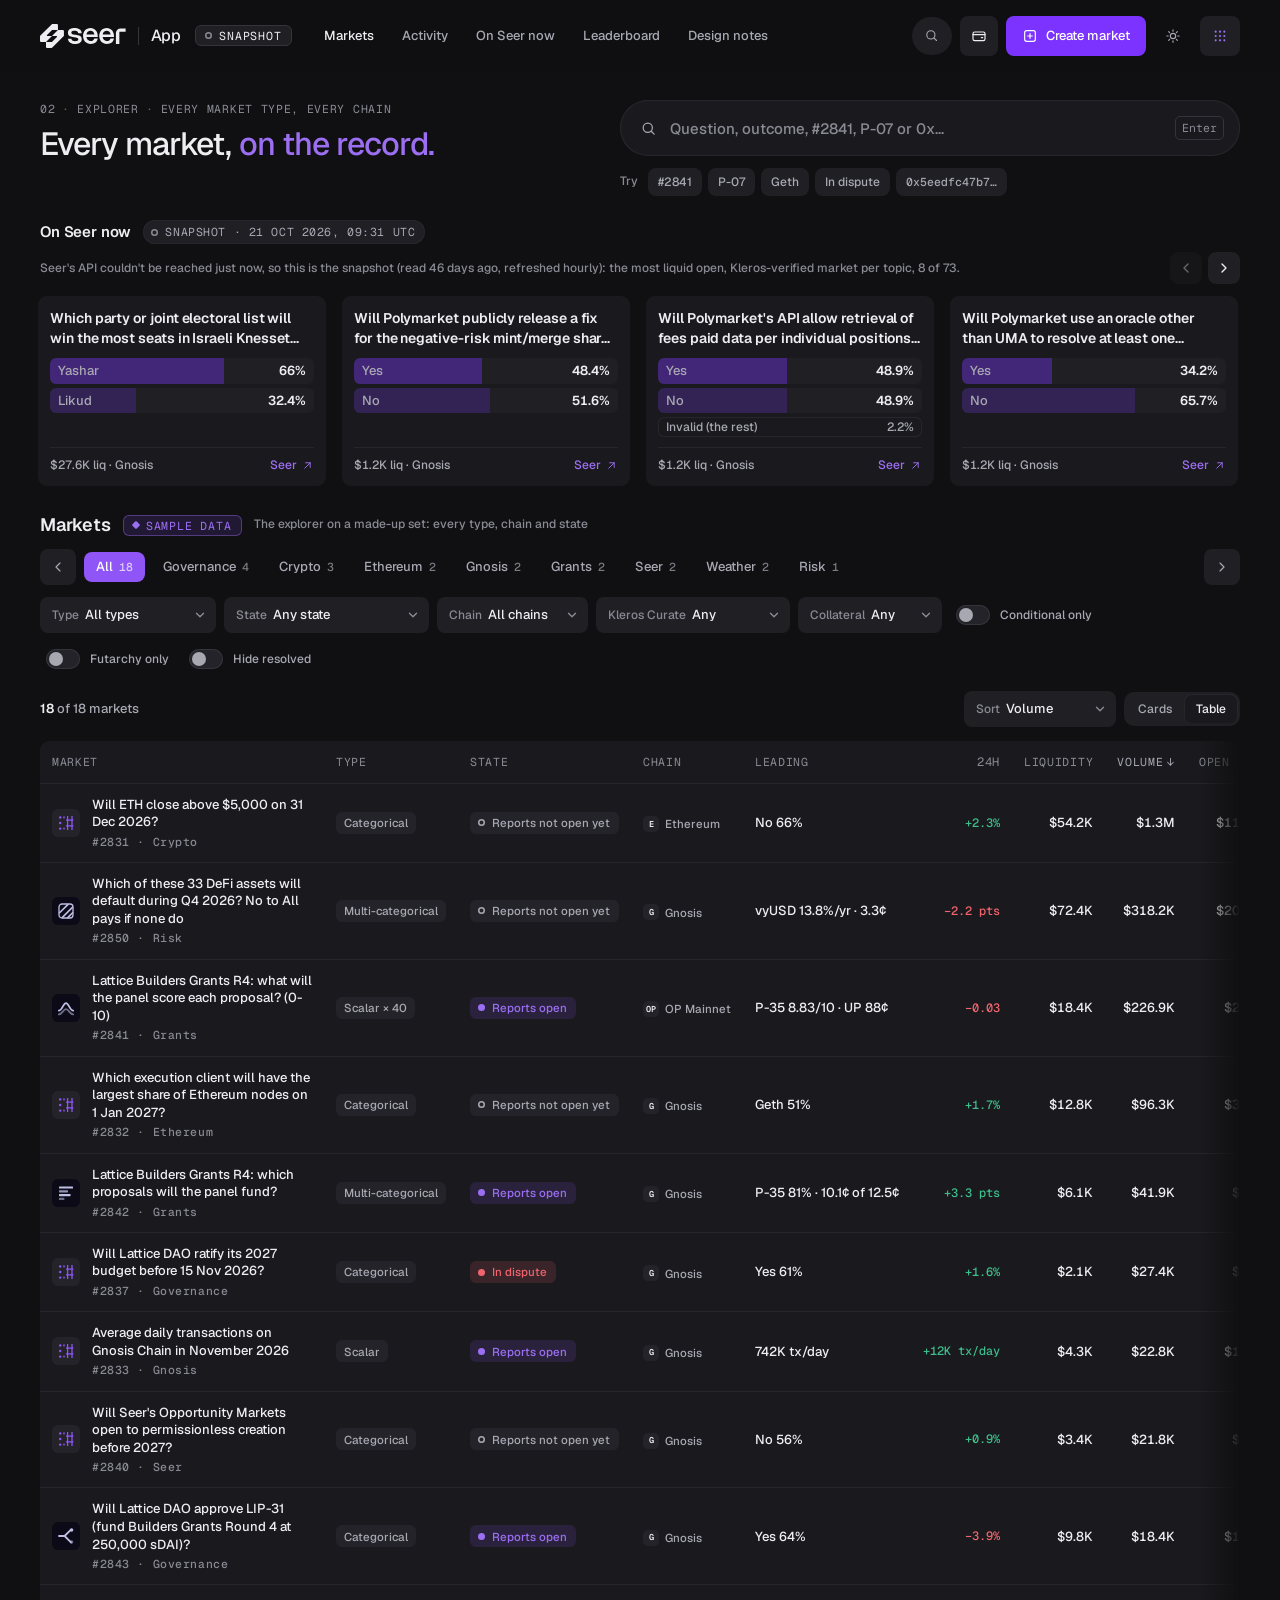
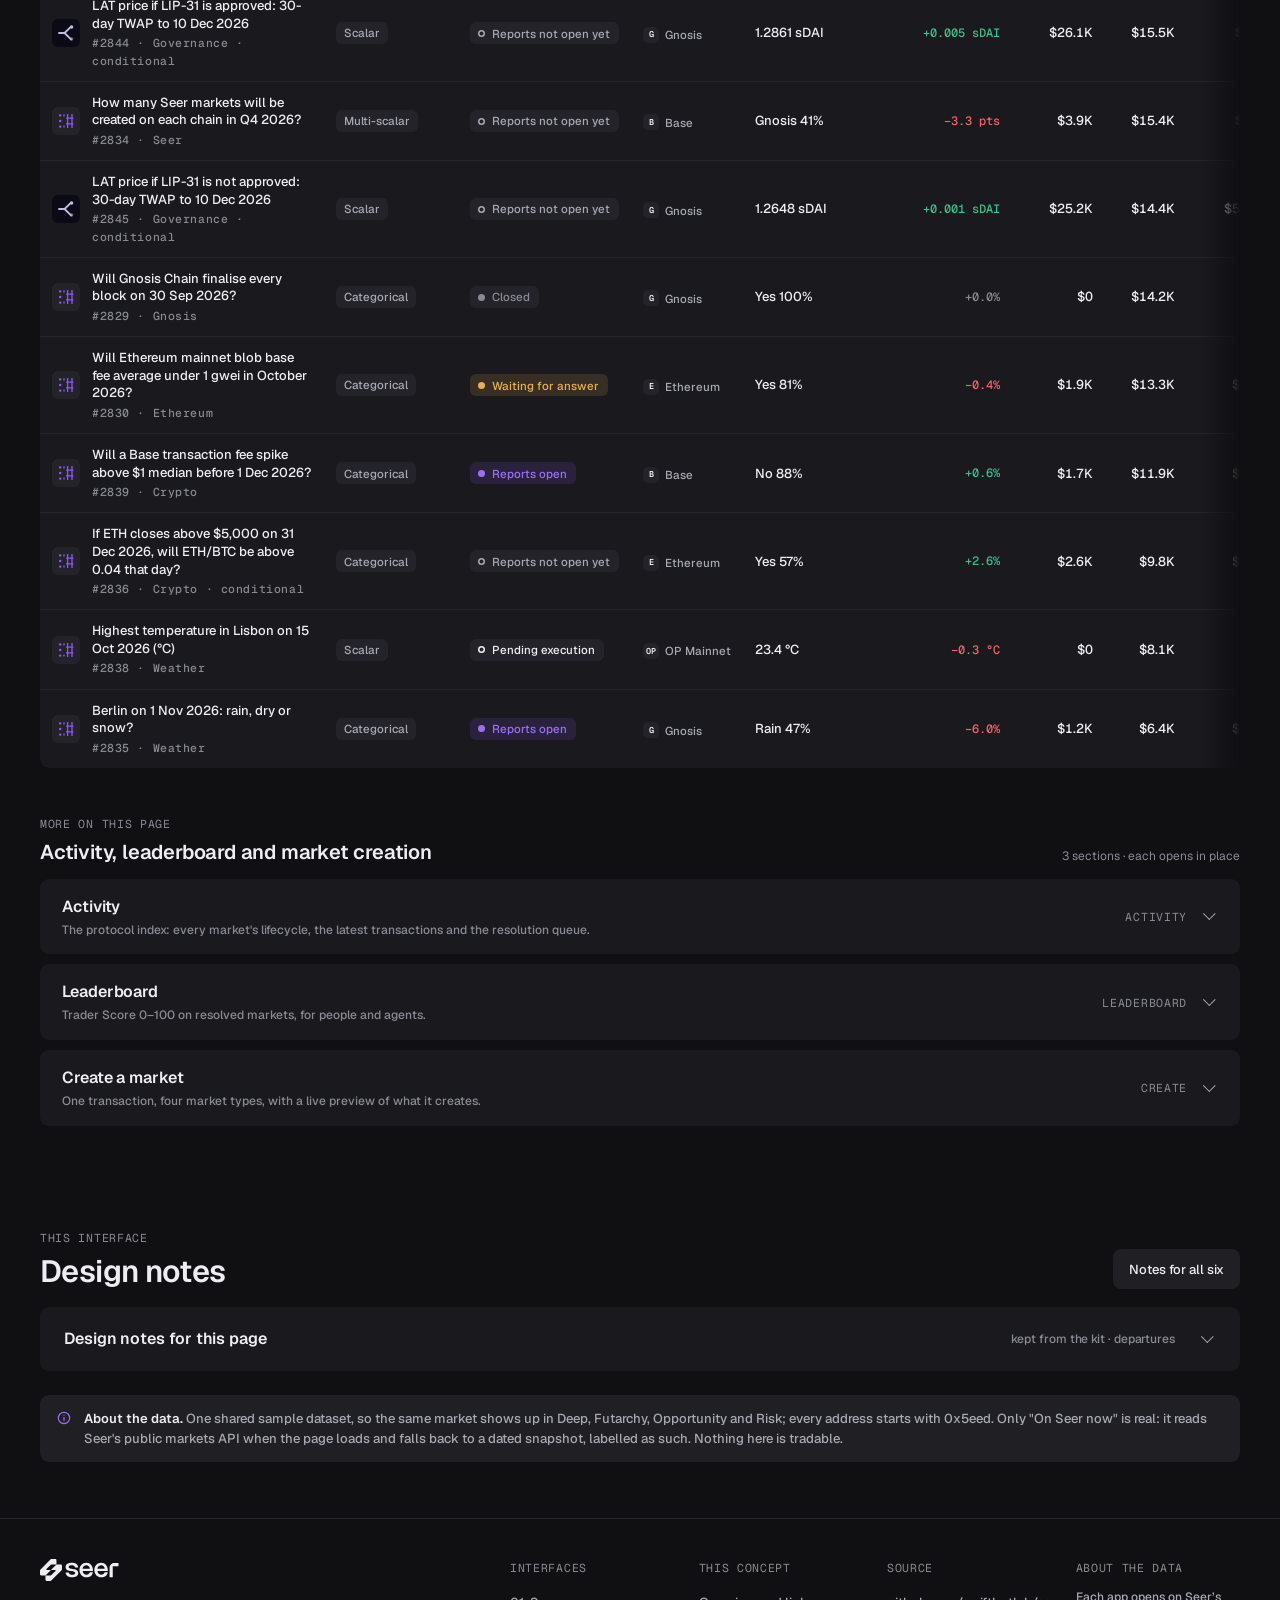
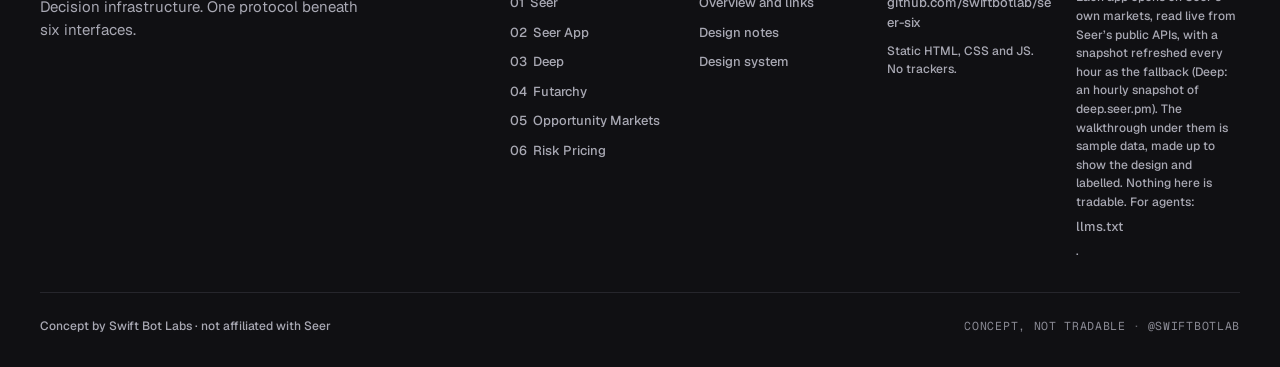
==== commit b027e6df: "App: the header chip says Live or Snapshot for the real strip, the explorer under it is labelled sam" ====
--- a/app/index.html
+++ b/app/index.html
@@ -79,7 +79,7 @@
     <section class="ap-section" id="markets" aria-labelledby="ap-markets-h">
       <div class="s-container">
         <div class="s-section-head ap-head ap-head--compact">
-          <div><h2 id="ap-markets-h" class="t-h3">Markets</h2></div>
+          <div class="ap-markets__h"><h2 id="ap-markets-h" class="t-h3">Markets</h2><span class="s-sample" title="Everything from here down is made up to show the explorer: every market type, chain and state. The strip above is real.">Sample data</span><span class="t-meta ap-hide-sm">The explorer on a made-up set: every type, chain and state</span></div>
         </div>
         <div id="ap-cats"></div>
         <div class="ap-toolbar" id="ap-toolbar">
--- a/assets/system.css
+++ b/assets/system.css
@@ -382,6 +382,13 @@
 .s-apphead__art { position: relative; min-width: 0; }
 @media (max-width: 960px) { .s-apphead .s-apphead__grid { grid-template-columns: minmax(0, 1fr); gap: 20px; } }
 @media (max-width: 640px) { .s-apphead { padding-block: 20px 8px; } .s-apphead__art--wide, .s-apphead__actions, .s-apphead .s-apphead__copy > dl { display: none; } }
+/* one top line for every app's hero (r6 item 7): the copy column starts at the top instead of centring on the art beside it,
+   and every hero (this apphead, Home, Futarchy, the App bar) starts --hero-top under the header, so the eyebrow and the H1
+   sit at the same height on all six pages */
+:root { --hero-top: 28px; }
+@media (max-width: 640px) { :root { --hero-top: 20px; } }
+.s-apphead { padding-top: var(--hero-top); }
+.s-apphead__copy { justify-content: flex-start; }
 @media (max-width: 960px) { .s-hero__grid { grid-template-columns: 1fr; } .s-hero__art { min-height: 220px; } .s-hero { padding-block: var(--s-10) var(--s-8); } }
 
 /* 6. COMPONENTS ------------------------------------------------------------- */
--- a/app/page.css
+++ b/app/page.css
@@ -418,3 +418,33 @@
 .s-mcard > .ap-cvis--stack { margin-bottom: 2px; }
 .ap-sw { margin-right: 2px; }
 @media (forced-colors: active) { .ap-stack i, .ap-strip i, .ap-rng__track i { forced-color-adjust: none; } }
+
+/* ---------- r6 stage 4 (2026-10-21): the header says where the first screen comes from; the strip shows one card per topic ---------- */
+/* header: provenance chip in place of the shell's sample badge (keeps the badge's metrics and responsive rules; app/live.js chip()) */
+.s-lockup__sample.ap-prov { border-color: var(--line-strong); background: var(--surface-2); color: var(--text); cursor: default; }
+.s-lockup__sample.ap-prov::before { display: none; }
+.ap-prov > i { flex: none; width: 7px; height: 7px; border-radius: 50%; background: var(--text-3); }
+.ap-prov[data-state="live"] > i { background: var(--live); box-shadow: 0 0 0 3px rgba(255, 75, 75, .18); }
+.ap-prov[data-state="snapshot"] > i, .ap-prov[data-state="loading"] > i { background: transparent; box-shadow: inset 0 0 0 1.5px var(--text-3); }
+.ap-prov[data-state="loading"] > i { animation: s-src-blink 1s var(--ease) infinite alternate; }
+.ap-prov__d { display: none; }
+@media (max-width: 1500px) { .ap-prov .s-sample__mid { display: none; } }  /* the App's header nav is the longest: the time is in the strip's chip just below */
+@media (max-width: 640px) { .ap-prov .ap-prov__long { display: none; } .ap-prov .ap-prov__d { display: inline; } }
+@media (prefers-reduced-motion: reduce) { .ap-prov > i { animation: none; } }
+/* a binary card whose Yes + No add up to under 99%: the rest, left to Invalid, as a quiet third row */
+.ap-snap__outs li.ap-snap__inv { padding: 1px 8px; background: transparent; box-shadow: inset 0 0 0 1px var(--line); font-size: 12px; }
+.ap-snap__outs li.ap-snap__inv::before { display: none; }
+.ap-snap__inv b { color: var(--text-2); font-weight: 500; }
+/* the strip's last card: every open market on Seer */
+.ap-live__all { justify-content: flex-start; gap: 6px; background: var(--surface-2); box-shadow: inset 0 0 0 1px var(--line); }
+.ap-live__all-k { font-family: var(--font-mono); font-size: var(--fs-micro); letter-spacing: .06em; text-transform: uppercase; color: var(--violet-3); }
+.ap-live__all-n { margin-top: 4px; font-size: 28px; line-height: 1.1; font-weight: 600; letter-spacing: -.02em; color: var(--text); }
+.ap-live__all-t { font-size: 13px; line-height: 1.4; font-weight: 500; color: var(--text-2); }
+.ap-live__all-go { margin-top: auto; padding-top: 8px; border-top: 1px solid var(--line); font-size: 12px; font-weight: 500; text-decoration: none; justify-content: space-between; }
+.ap-live__all-go::after { content: ""; position: absolute; inset: 0; border-radius: inherit; }
+.ap-live__all:hover .ap-live__all-go { color: var(--text); }
+/* the explorer under the real strip is the sample: say so at its heading */
+.ap-markets__h { display: flex; flex-wrap: wrap; align-items: center; gap: 6px 12px; }
+/* r6 item 7: the explorer bar starts at the shared top line (assets/system.css --hero-top), copy and search top-aligned */
+.ap-bar { padding-top: var(--hero-top); }
+.ap-bar__in { align-items: start; }
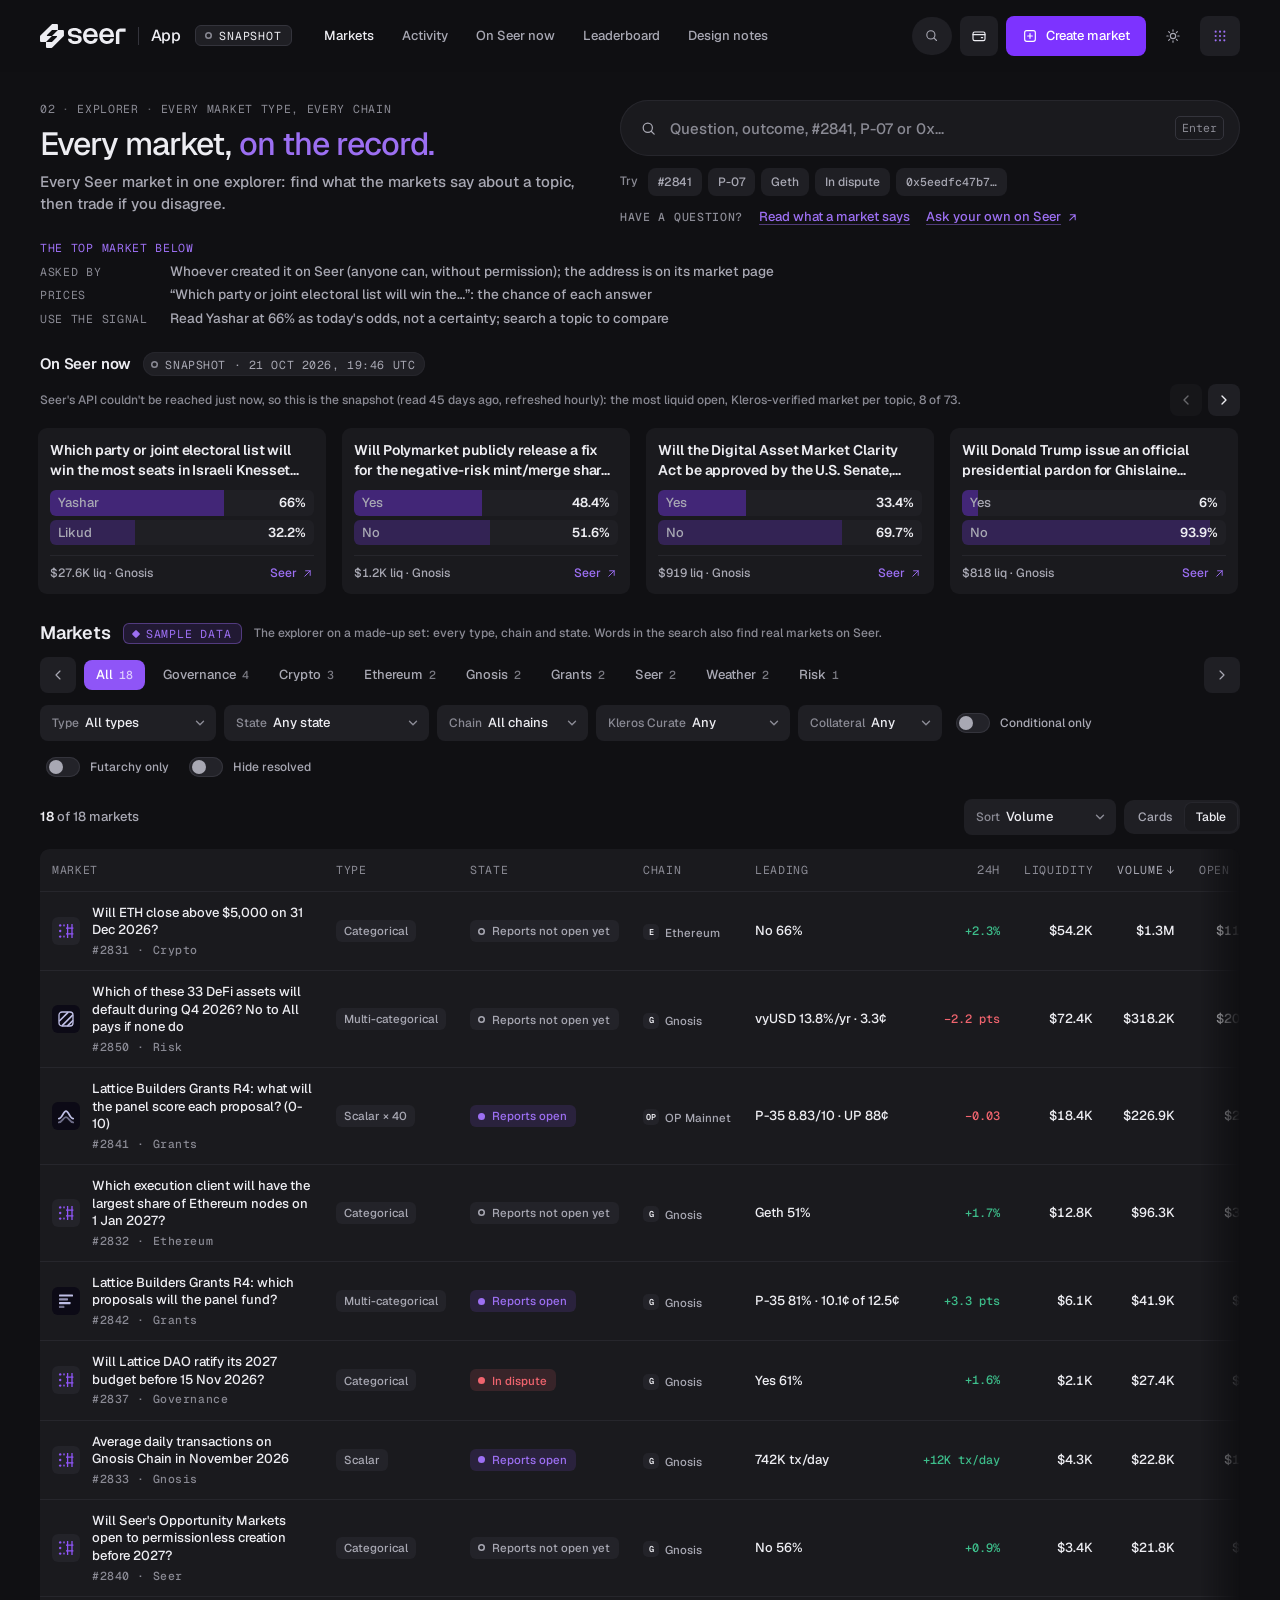
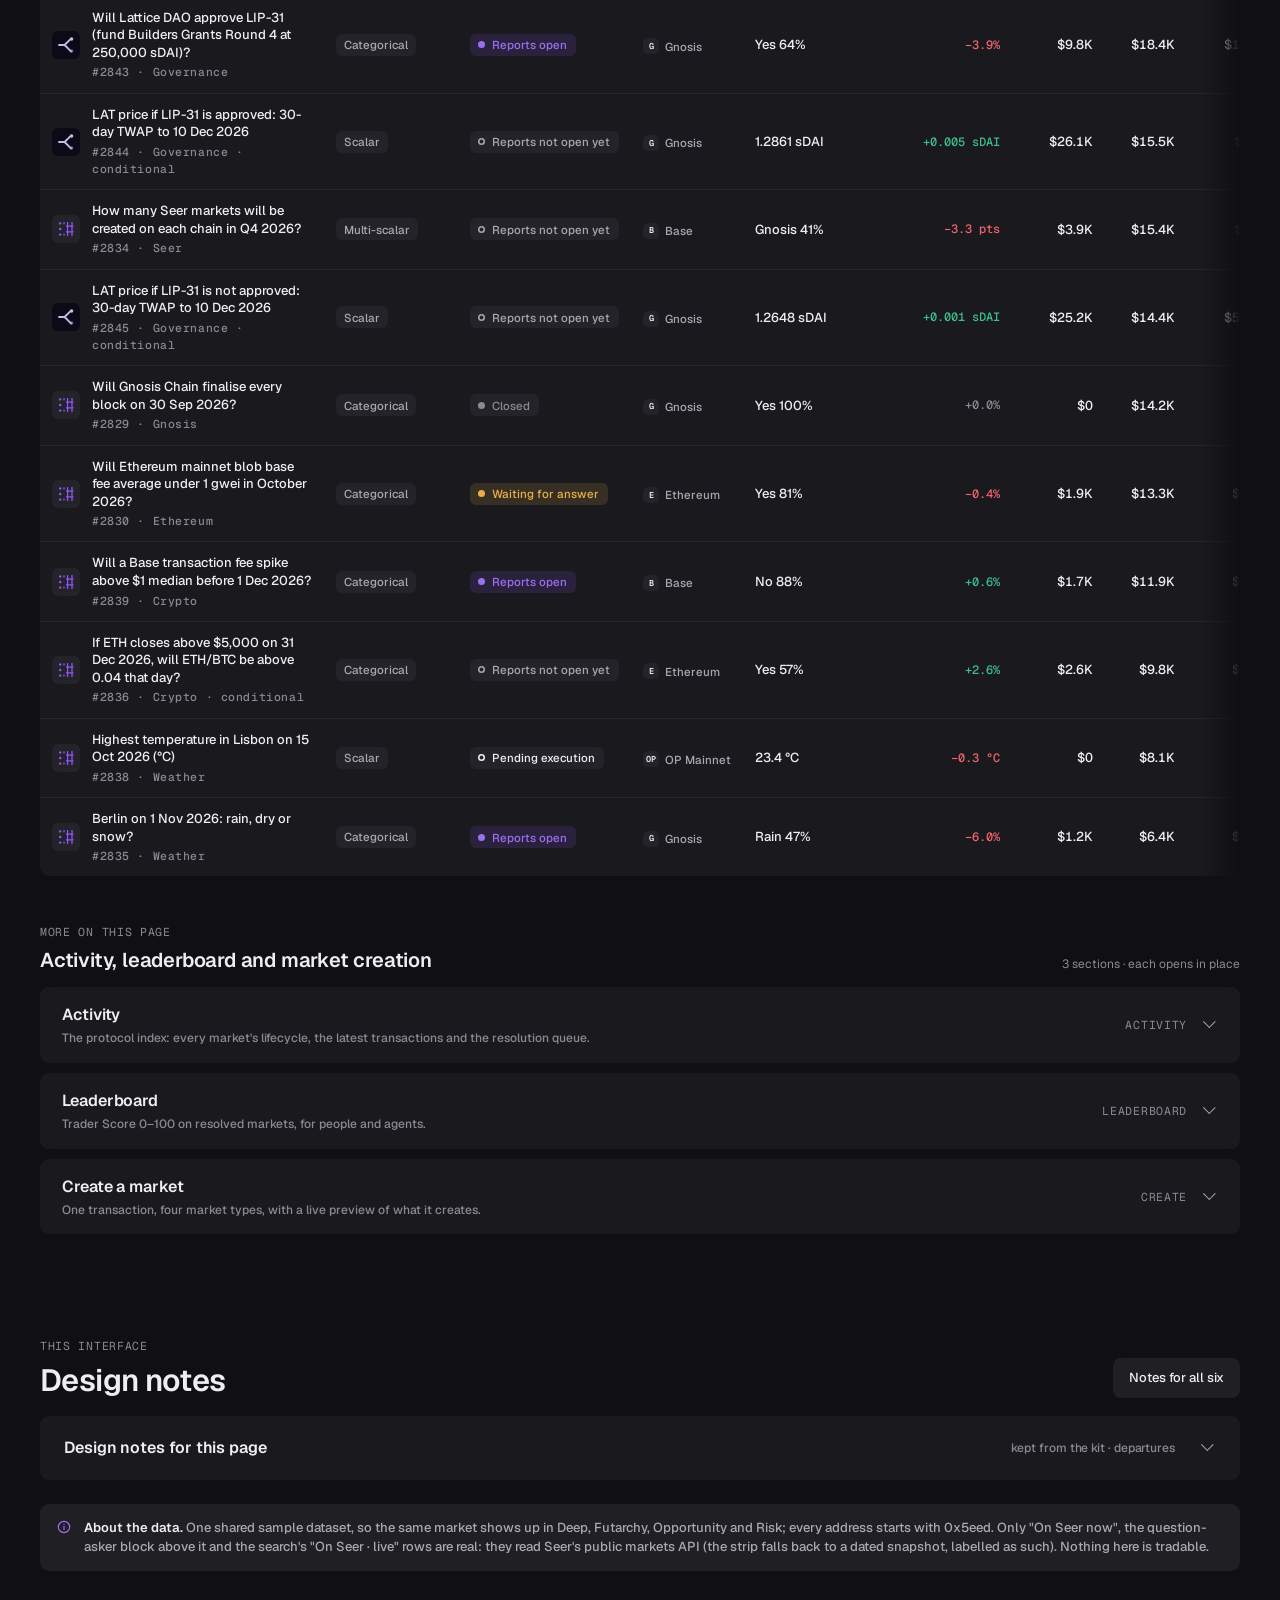
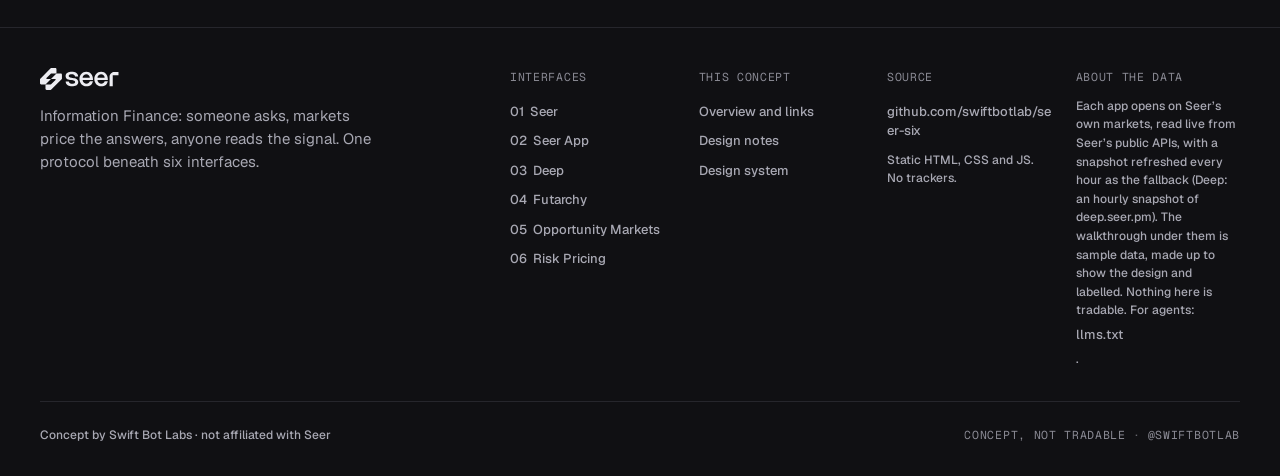
==== commit 65e21e03: "Information Finance alignment, per Seer's Part II brief: one line in from the left fanning out to th" ====
--- a/app/index.html
+++ b/app/index.html
@@ -5,7 +5,7 @@
 <meta name="viewport" content="width=device-width, initial-scale=1">
 <meta http-equiv="Content-Security-Policy" content="default-src 'self'; script-src 'self' 'unsafe-inline'; style-src 'self' 'unsafe-inline'; img-src 'self' data:; font-src 'self'; connect-src https://app.seer.pm; object-src 'none'; base-uri 'none'; form-action 'none'">
 <title>Seer App · Market explorer (concept)</title>
-<meta name="description" content="The explorer for every Seer market: search any question, outcome or 0x address, filter by type, state and chain, and trace a market from its Reality.eth question to redemption. Concept by Swift Bot Labs; sample data, not affiliated with Seer.">
+<meta name="description" content="Seer's explorer, its Etherscan: find what the markets say about a topic (live from Seer), who asked each question and what its prices mean, then trace a market from its Reality.eth question to redemption. Concept by Swift Bot Labs; the explorer below the live strip is sample data, not affiliated with Seer.">
 <link rel="icon" href="../assets/brand/favicon.svg" type="image/svg+xml">
 <script>/* preload the three latin font files over http(s) only: file:// previews refuse crossorigin font fetches */
 if(location.protocol!=="file:")["geist-latin","geist-mono-latin"].forEach(function(n){var l=document.createElement("link");l.rel="preload";l.as="font";l.type="font/woff2";l.crossOrigin="anonymous";l.href="../assets/fonts/"+n+".woff2";document.head.appendChild(l)});</script>
@@ -14,16 +14,16 @@
 <meta property="og:type" content="website">
 <meta property="og:site_name" content="Seer concept by Swift Bot Labs">
 <meta property="og:title" content="Seer App · Market explorer (concept)">
-<meta property="og:description" content="The explorer for every Seer market: search any question, outcome or 0x address, filter by type, state and chain, and trace a market from its Reality.eth question to redemption. Concept by Swift Bot Labs; sample data, not affiliated with Seer.">
+<meta property="og:description" content="Seer's explorer, its Etherscan: find what the markets say about a topic (live from Seer), who asked each question and what its prices mean, then trace a market from its Reality.eth question to redemption. Concept by Swift Bot Labs; the explorer below the live strip is sample data, not affiliated with Seer.">
 <meta property="og:url" content="https://swiftbotlab.github.io/seer-six/app/">
 <meta property="og:image" content="https://swiftbotlab.github.io/seer-six/assets/og/app.png">
 <meta property="og:image:width" content="1200">
 <meta property="og:image:height" content="630">
-<meta property="og:image:alt" content="Seer App · Market explorer (concept): Electric Foundation poster with sample data">
+<meta property="og:image:alt" content="Seer App · Market explorer (concept): its first screen, opening on real Seer data, beside its headline">
 <meta name="twitter:card" content="summary_large_image">
 <meta name="twitter:site" content="@swiftbotlab">
 <meta name="twitter:title" content="Seer App · Market explorer (concept)">
-<meta name="twitter:description" content="The explorer for every Seer market: search any question, outcome or 0x address, filter by type, state and chain, and trace a market from its Reality.eth question to redemption. Concept by Swift Bot Labs; sample data, not affiliated with Seer.">
+<meta name="twitter:description" content="Seer's explorer, its Etherscan: find what the markets say about a topic (live from Seer), who asked each question and what its prices mean, then trace a market from its Reality.eth question to redemption. Concept by Swift Bot Labs; the explorer below the live strip is sample data, not affiliated with Seer.">
 <meta name="twitter:image" content="https://swiftbotlab.github.io/seer-six/assets/og/app.png">
 <script>try{var t=/[?&]theme=(light|dark)/.exec(location.search);t=(t&&t[1])||localStorage.getItem("seer-theme");if(t!=="light")t="dark";document.documentElement.setAttribute("data-theme",t)}catch(e){}</script>
 <link rel="stylesheet" href="../assets/system.css">
@@ -36,12 +36,23 @@
 
   <!-- ============ HOME: explorer front page ============ -->
   <div id="ap-home">
-    <!-- compact explorer bar: kicker + one-line title on the left, the explorer's own search on the right; the markets grid comes next -->
+    <!-- explorer bar: kicker, title and lede on the left with the question-asker block (who asked the top market below, what it
+         prices, how to use it); the explorer's own search on the right, with the information seeker's path under it -->
     <section class="ap-bar" aria-labelledby="ap-title">
       <div class="s-container ap-bar__in">
         <div class="ap-bar__copy">
           <div class="s-specs ap-bar__kicker"><span>02</span><span>Explorer</span><span class="ap-hide-sm">Every market type, every chain</span></div>
           <h1 id="ap-title" class="ap-bar__title">Every market, <span class="t-accent">on the record.</span></h1>
+          <p class="ap-bar__lede">Every Seer market in one explorer: find what the markets say about a topic, then trade if you disagree.</p>
+        </div>
+        <!-- filled by live.js from the strip's first market (the most liquid open, Kleros-verified one): creator address, type, prices -->
+        <div class="ap-bar__ask">
+          <p class="ap-ask__k" id="ap-ask-k">The top market below</p>
+          <dl class="qa-ask" id="ap-ask" aria-labelledby="ap-ask-k">
+            <div><dt>Asked by</dt><dd id="ap-ask-by">Whoever created it on Seer: anyone can, without permission</dd></div>
+            <div><dt>Prices</dt><dd id="ap-ask-prices">The chance of each answer, read from Seer</dd></div>
+            <div><dt>Use the signal</dt><dd id="ap-ask-use">Read a price as today's odds, not a certainty; search a topic to compare markets on it</dd></div>
+          </dl>
         </div>
         <div class="ap-bar__search">
           <div class="ap-search-wrap" id="ap-search-wrap">
@@ -54,6 +65,8 @@
             <div class="ap-suggest" id="ap-suggest" role="listbox" aria-label="Search results" hidden></div>
           </div>
           <div class="ap-try" id="ap-try"><span class="t-meta">Try</span></div>
+          <!-- the information seeker's path: words search Seer's real open markets live (live.js); or ask a new question on Seer -->
+          <p class="ap-seek-path"><span class="ap-seek-path__k">Have a question?</span><button type="button" class="ap-seek-path__b" id="ap-seek-read" aria-controls="ap-q">Read what a market says</button><a href="https://app.seer.pm/create-market" target="_blank" rel="noopener noreferrer">Ask your own on Seer<svg width="13" height="13" viewBox="0 0 24 24" fill="none" stroke="currentColor" stroke-width="1.9" stroke-linecap="round" stroke-linejoin="round" aria-hidden="true"><path d="M7 17 17 7M8 7h9v9"/></svg><span class="s-sr"> (opens app.seer.pm)</span></a></p>
         </div>
       </div>
     </section>
@@ -79,7 +92,7 @@
     <section class="ap-section" id="markets" aria-labelledby="ap-markets-h">
       <div class="s-container">
         <div class="s-section-head ap-head ap-head--compact">
-          <div class="ap-markets__h"><h2 id="ap-markets-h" class="t-h3">Markets</h2><span class="s-sample" title="Everything from here down is made up to show the explorer: every market type, chain and state. The strip above is real.">Sample data</span><span class="t-meta ap-hide-sm">The explorer on a made-up set: every type, chain and state</span></div>
+          <div class="ap-markets__h"><h2 id="ap-markets-h" class="t-h3">Markets</h2><span class="s-sample" title="Everything from here down is made up to show the explorer: every market type, chain and state. The strip above is real.">Sample data</span><span class="t-meta ap-hide-sm">The explorer on a made-up set: every type, chain and state. Words in the search also find real markets on Seer.</span></div>
         </div>
         <div id="ap-cats"></div>
         <div class="ap-toolbar" id="ap-toolbar">
@@ -240,7 +253,7 @@
         </div>
       </div>
       </details>
-      <div class="s-callout u-mt-6"><span id="ap-notes-icon"></span><span><b>About the data.</b> One shared sample dataset, so the same market shows up in Deep, Futarchy, Opportunity and Risk; every address starts with 0x5eed. Only "On Seer now" is real: it reads Seer's public markets API when the page loads and falls back to a dated snapshot, labelled as such. Nothing here is tradable.</span></div>
+      <div class="s-callout u-mt-6"><span id="ap-notes-icon"></span><span><b>About the data.</b> One shared sample dataset, so the same market shows up in Deep, Futarchy, Opportunity and Risk; every address starts with 0x5eed. Only "On Seer now", the question-asker block above it and the search's "On Seer · live" rows are real: they read Seer's public markets API (the strip falls back to a dated snapshot, labelled as such). Nothing here is tradable.</span></div>
     </div>
   </section>
 </main>
--- a/assets/system.css
+++ b/assets/system.css
@@ -689,6 +689,13 @@
 .s-details > summary small { font-size: var(--fs-meta); font-weight: 500; color: var(--text-3); margin-left: auto; padding-right: 10px; }
 .s-details[open] > summary { margin-bottom: 16px; }
 .s-details + .s-details { margin-top: 16px; }
+/* phone folds (shell.js, r6 item 9): <details class="s-details s-fold" data-sfold open> reads as a plain block above 640px
+   (summary hidden) and as one tap-to-open row on phones, so long sample tools don't stretch the phone page */
+@media (min-width: 641px) { details[data-sfold] > summary { display: none; } }
+.s-fold__t { display: flex; flex-direction: column; gap: 3px; min-width: 0; }
+.s-fold__t b { font-weight: 600; }
+.s-details > summary .s-fold__t small { margin: 0; padding: 0; font-size: var(--fs-meta); font-weight: 500; line-height: 1.4; color: var(--text-3); letter-spacing: 0; }
+@media (max-width: 640px) { .s-fold > summary { padding: 14px 16px; font-size: 15px; } .s-fold[open] > summary { margin-bottom: 14px; } }
 @media (max-width: 640px) { .s-details > summary { padding: 16px 18px; font-size: 15px; } }
 
 /* "More on this page" (2026-10-20): each page's long tail (tools, guides, design notes) folded behind labelled rows.
@@ -813,11 +820,14 @@
 
 /* 8. MOTIFS ---------------------------------------------------------------------
    EF graphic language, rendered by Seer.motif.* in ui.js. Each motif carries data:
-   wedges = outcome shares converging to one price · waves = forecast distributions ·
+   fan = one line in from the left branching into many to the right (one question -> its priced answers; the
+   direction Seer's Part II brief asks for; wedges open the same way) · waves = forecast distributions ·
    dot->line grid = uncertainty becoming structure · 45° fork = futarchy branches ·
    barcode = a field of entries · stripes = risk / caution field. */
 .s-motif { position: relative; width: 100%; height: 100%; color: var(--violet-2); }
 .s-motif svg { width: 100%; height: 100%; }
+.s-motif-lbl { font-family: var(--font-mono); font-size: 11.5px; letter-spacing: .06em; text-transform: uppercase; fill: var(--text-2); }
+.s-poster .s-motif-lbl { fill: rgba(224, 226, 245, .74); }
 .s-poster { position: relative; overflow: hidden; border-radius: var(--r-panel); background: var(--ink); color: var(--lavender); isolation: isolate; --c-no: #BFBFE6; }
 .s-poster--violet { background: var(--violet); color: var(--logo-on-violet); }
 .s-poster .s-specs, .s-poster .s-spec { color: rgba(224, 226, 245, .66); }
--- a/app/page.css
+++ b/app/page.css
@@ -448,3 +448,42 @@
 /* r6 item 7: the explorer bar starts at the shared top line (assets/system.css --hero-top), copy and search top-aligned */
 .ap-bar { padding-top: var(--hero-top); }
 .ap-bar__in { align-items: start; }
+
+/* ---------- explorer bar: lede, question-asker block, information seeker's path ---------- */
+.ap-bar__in { grid-template-areas: "copy search" "ask ask"; row-gap: 14px; }
+.ap-bar__copy { grid-area: copy; padding-bottom: 0; }
+.ap-bar__search { grid-area: search; }
+.ap-bar__ask { grid-area: ask; min-width: 0; }
+.ap-bar__lede { margin-top: 10px; max-width: 58ch; font-size: 15px; line-height: 1.5; font-weight: 500; color: var(--text-2); }
+.ap-ask__k { font-family: var(--font-mono); font-size: var(--fs-micro); line-height: 1.35; letter-spacing: .06em; text-transform: uppercase; color: var(--violet-3); margin-bottom: 6px; }
+/* the same <dl class="qa-ask"> markup sits in every interface's hero */
+.qa-ask { display: grid; gap: 4px; margin: 0; max-width: 760px; }
+.qa-ask > div { display: grid; grid-template-columns: 118px minmax(0, 1fr); gap: 12px; align-items: baseline; min-width: 0; }
+.qa-ask dt { font-family: var(--font-mono); font-size: var(--fs-micro); line-height: 1.35; letter-spacing: .06em; text-transform: uppercase; color: var(--text-3); white-space: nowrap; }
+.qa-ask dd { margin: 0; min-width: 0; font-size: 13.5px; line-height: 1.45; font-weight: 500; color: var(--text-2); }
+.qa-ask__addr { font-family: var(--font-mono); font-size: 12.5px; letter-spacing: .01em; color: var(--text); }
+.qa-ask b { font-weight: 600; color: var(--text); }
+.ap-seek-path { margin-top: 12px; display: flex; flex-wrap: wrap; align-items: baseline; gap: 6px 16px; font-size: var(--fs-ui); font-weight: 500; line-height: 1.4; }
+.ap-seek-path__k { font-family: var(--font-mono); font-size: var(--fs-micro); letter-spacing: .06em; text-transform: uppercase; color: var(--text-3); }
+.ap-seek-path a, .ap-seek-path__b { display: inline-flex; align-items: center; gap: 5px; padding: 0; border: 0; background: none; font: inherit; color: var(--violet-3); cursor: pointer; text-decoration: underline; text-decoration-thickness: 1px; text-underline-offset: 3px; text-decoration-color: color-mix(in srgb, var(--violet-3) 45%, transparent); border-radius: 4px; }
+.ap-seek-path a:hover, .ap-seek-path__b:hover { color: var(--text); text-decoration-color: currentColor; }
+.ap-seek-path a:focus-visible, .ap-seek-path__b:focus-visible { outline: 2px solid var(--focus); outline-offset: 3px; }
+.ap-seek-path svg { flex: none; }
+@media (max-width: 960px) { .ap-bar__in { grid-template-areas: "copy" "search" "ask"; } }
+@media (max-width: 640px) {
+  .ap-bar__lede { font-size: 14px; margin-top: 8px; }
+  .qa-ask { gap: 8px; }
+  .qa-ask > div { grid-template-columns: 74px minmax(0, 1fr); gap: 10px; }
+  .qa-ask dt { white-space: normal; }
+  .qa-ask dd { font-size: 13px; }
+  .ap-seek-path { margin-top: 10px; gap: 6px 14px; }
+  .ap-seek-path__k { flex-basis: 100%; }
+}
+
+/* search: real markets on Seer for a word query ("On Seer · live" rows, from live.js) */
+.ap-suggest__live { display: flex; flex-wrap: wrap; align-items: baseline; justify-content: space-between; gap: 4px 12px; padding: 10px 12px 6px; font-family: var(--font-mono); font-size: 11.5px; letter-spacing: .05em; text-transform: uppercase; color: var(--text-3); border-top: 1px solid var(--line); margin-top: 4px; }
+.ap-suggest__live b { font-weight: 400; color: var(--violet-3); }
+.ap-sug--live .ap-sug__kind { color: var(--violet-3); }
+.ap-suggest__ask { display: flex; flex-wrap: wrap; align-items: center; gap: 4px 12px; padding: 8px 12px 10px; font-size: var(--fs-ui); font-weight: 500; color: var(--text-2); }
+.ap-suggest__ask a { color: var(--violet-3); text-decoration: underline; text-underline-offset: 3px; text-decoration-thickness: 1px; }
+.ap-suggest__ask a:hover { color: var(--text); }
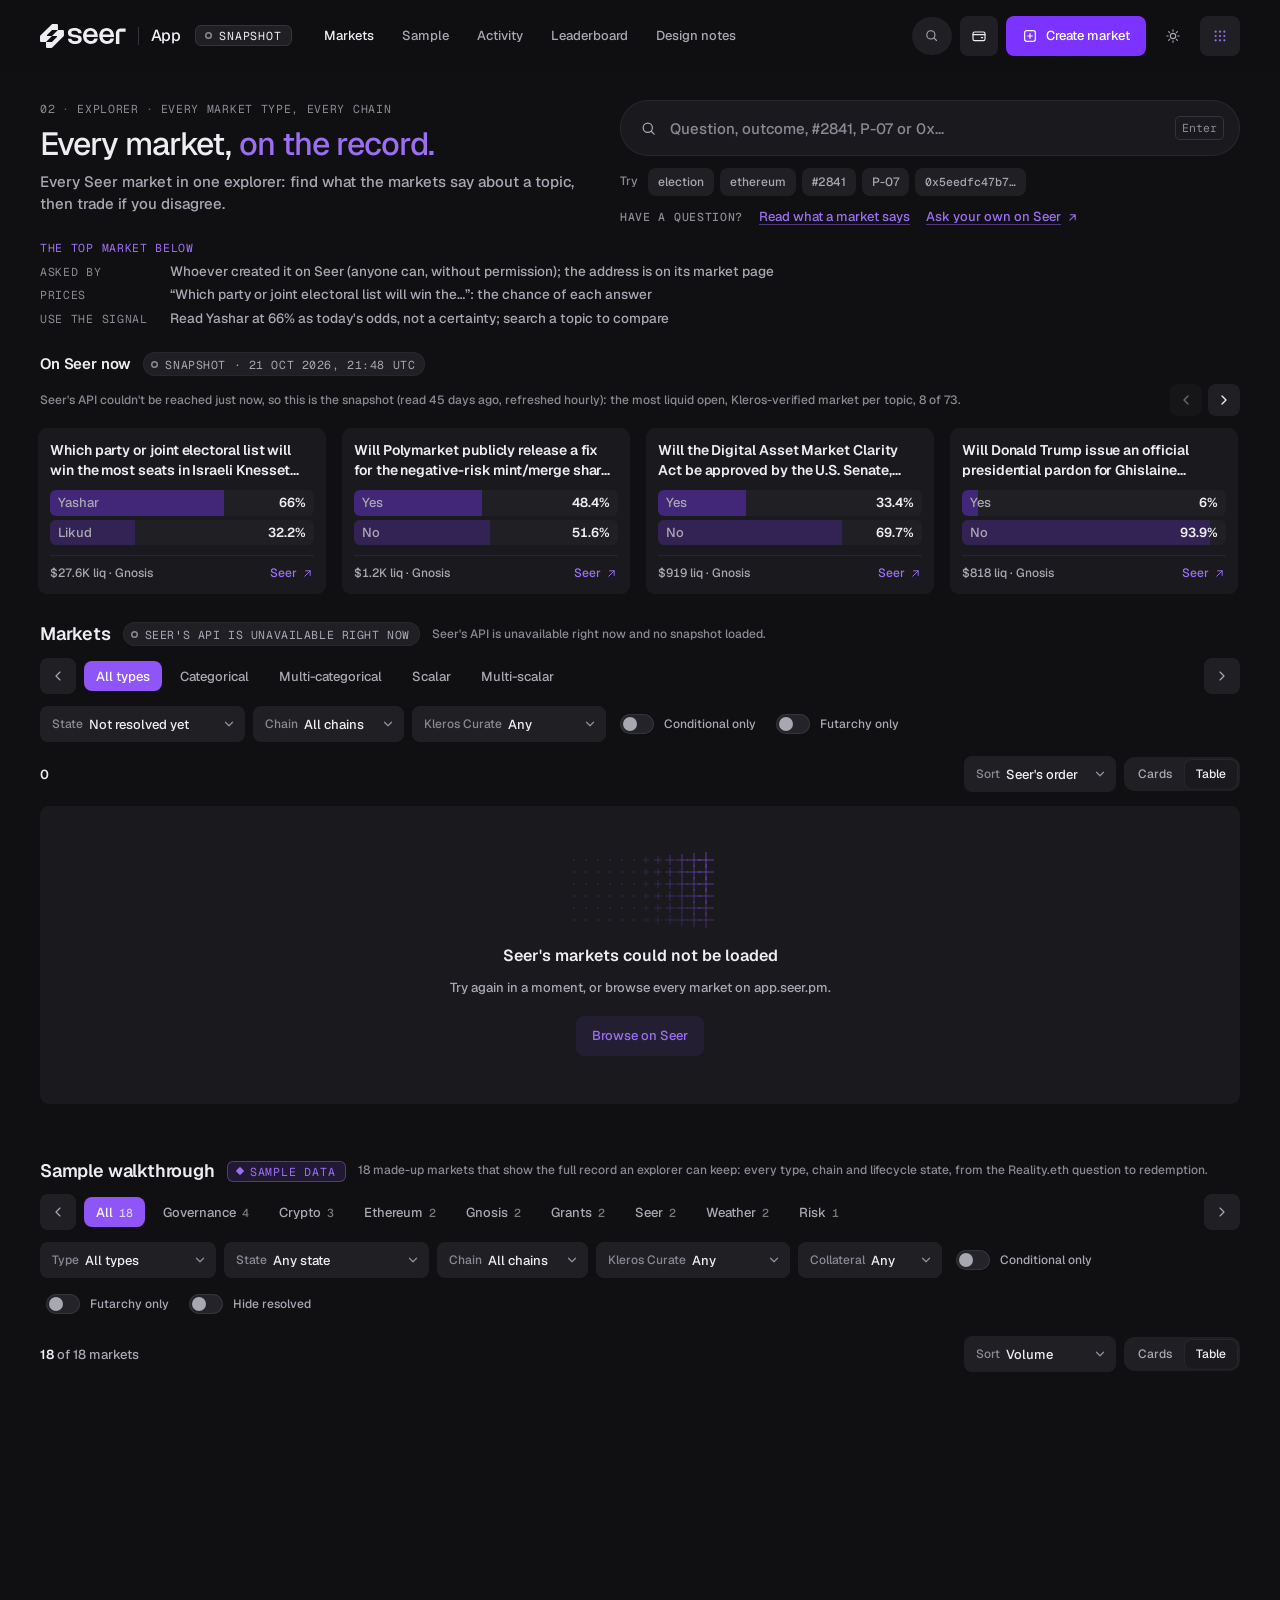
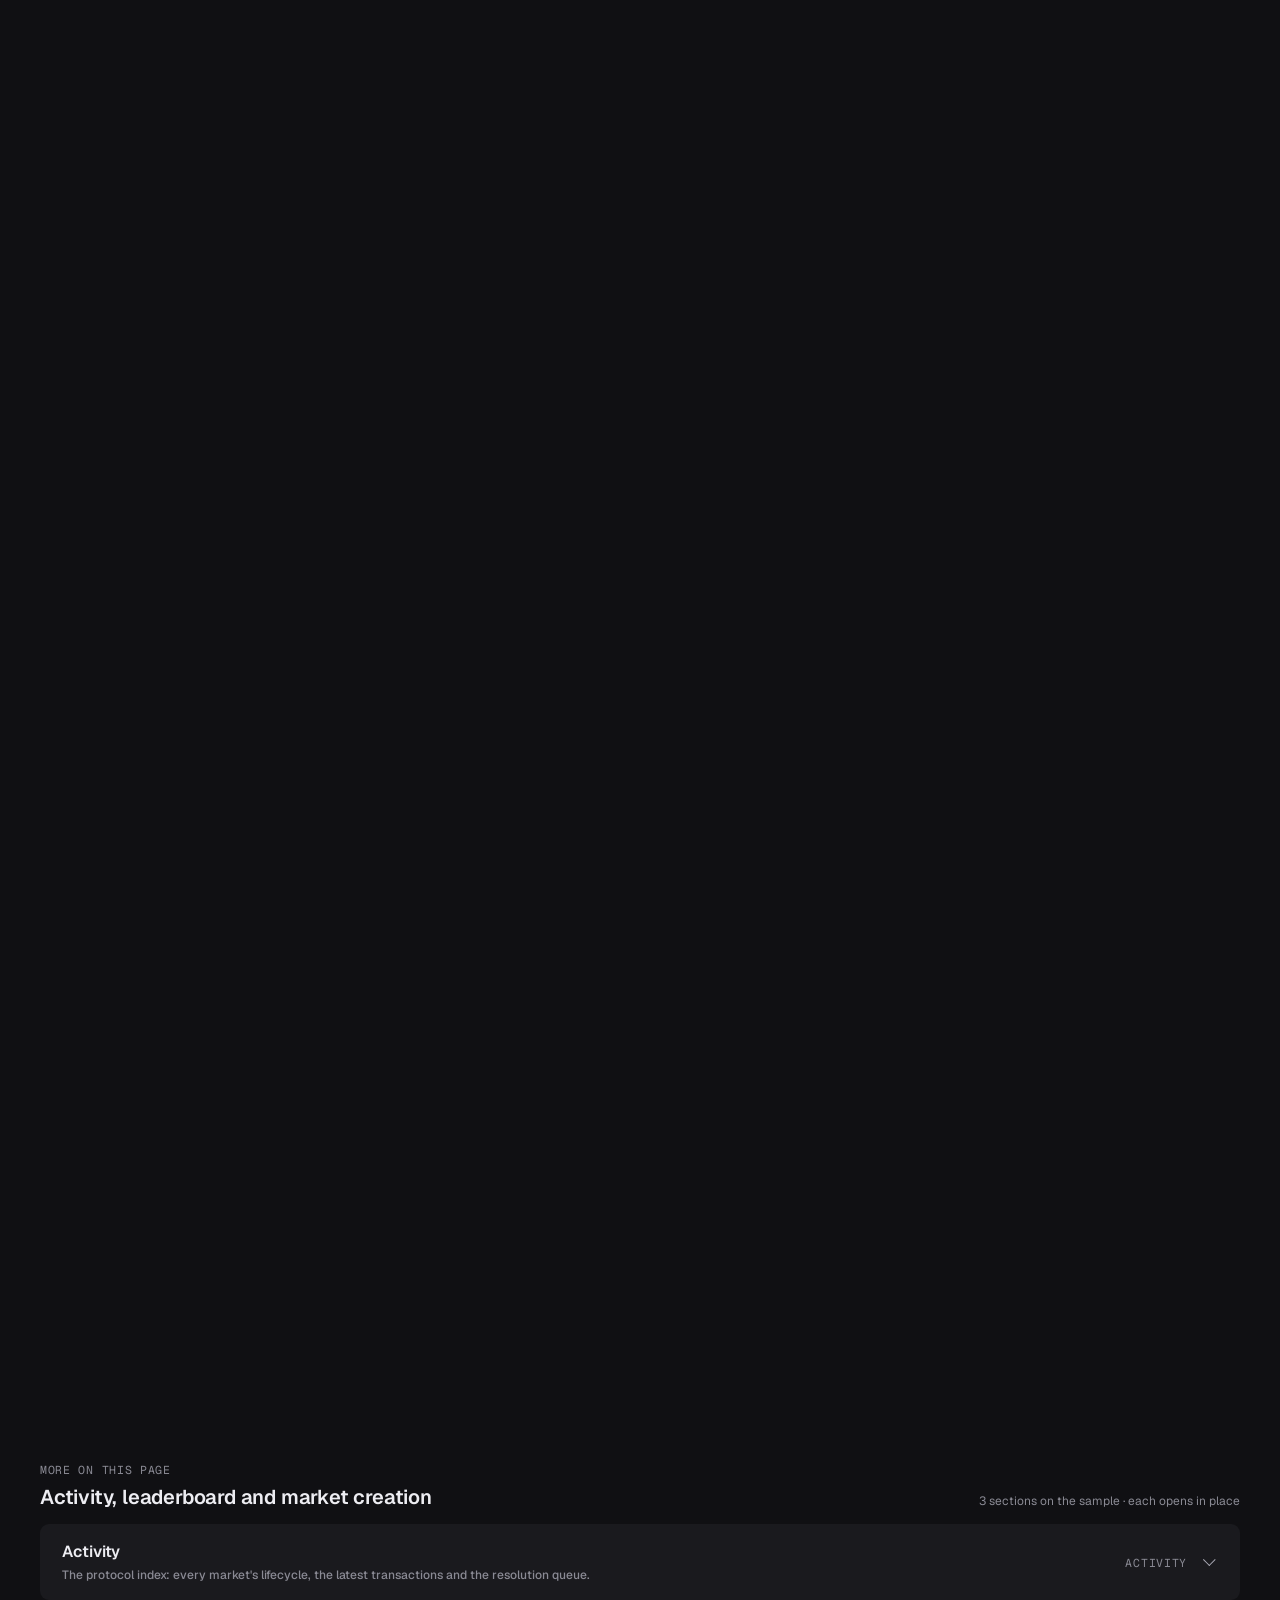
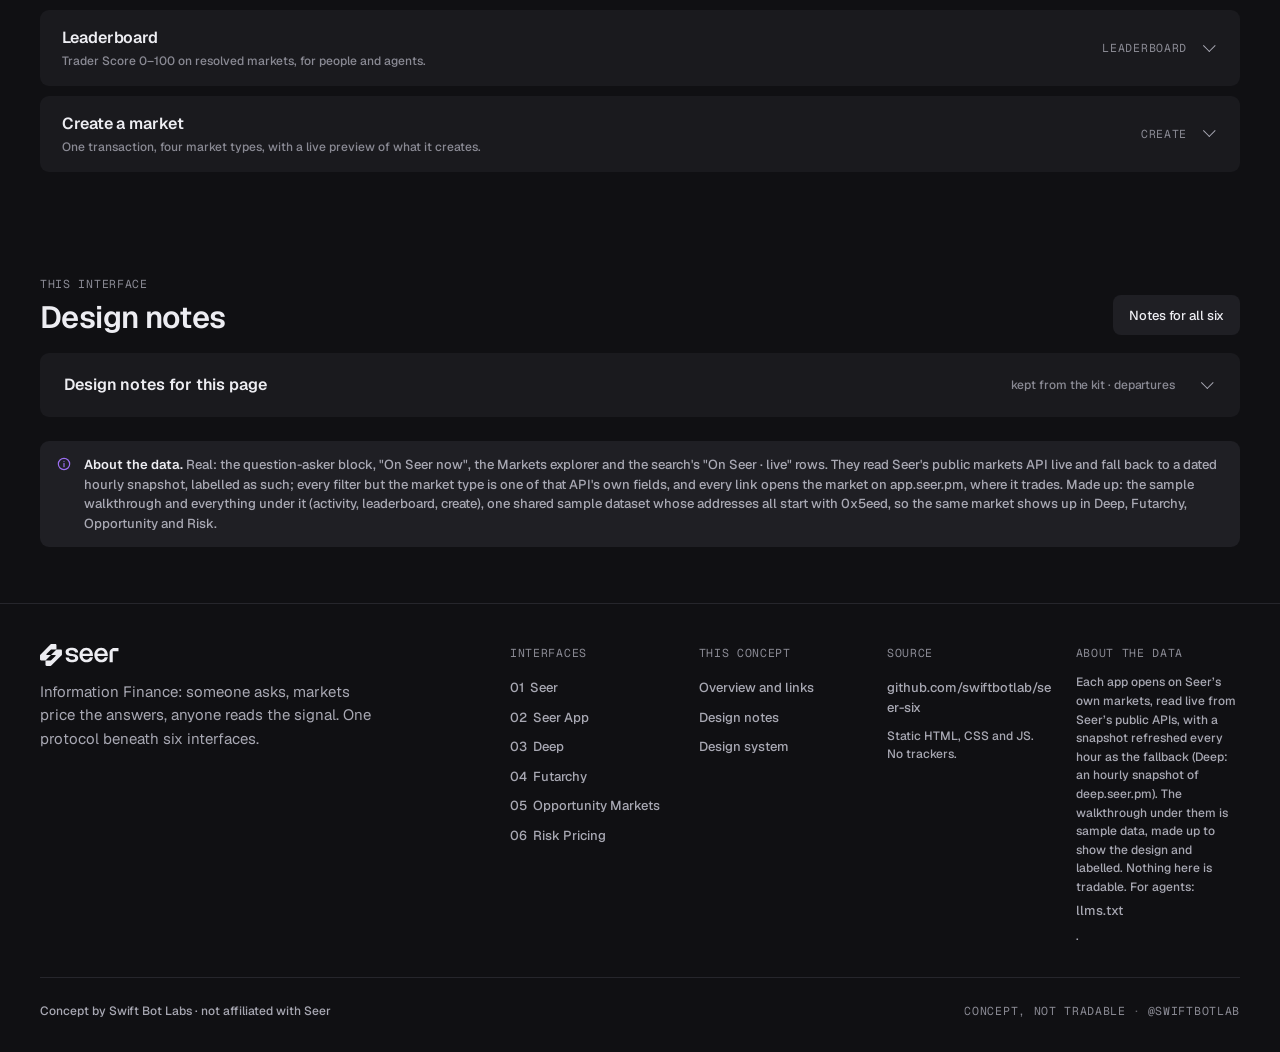
==== commit 9c9673b8: "App: the Markets explorer now lists Seer's real markets, read live from Seer's public markets API, w" ====
--- a/app/index.html
+++ b/app/index.html
@@ -5,7 +5,7 @@
 <meta name="viewport" content="width=device-width, initial-scale=1">
 <meta http-equiv="Content-Security-Policy" content="default-src 'self'; script-src 'self' 'unsafe-inline'; style-src 'self' 'unsafe-inline'; img-src 'self' data:; font-src 'self'; connect-src https://app.seer.pm; object-src 'none'; base-uri 'none'; form-action 'none'">
 <title>Seer App · Market explorer (concept)</title>
-<meta name="description" content="Seer's explorer, its Etherscan: find what the markets say about a topic (live from Seer), who asked each question and what its prices mean, then trace a market from its Reality.eth question to redemption. Concept by Swift Bot Labs; the explorer below the live strip is sample data, not affiliated with Seer.">
+<meta name="description" content="Seer's explorer, its Etherscan: every market on Seer, read live from its public API and filtered by state, chain, Kleros verification and who asked it, with what each price means. A labelled sample walkthrough traces one market from its Reality.eth question to redemption. Concept by Swift Bot Labs, not affiliated with Seer.">
 <link rel="icon" href="../assets/brand/favicon.svg" type="image/svg+xml">
 <script>/* preload the three latin font files over http(s) only: file:// previews refuse crossorigin font fetches */
 if(location.protocol!=="file:")["geist-latin","geist-mono-latin"].forEach(function(n){var l=document.createElement("link");l.rel="preload";l.as="font";l.type="font/woff2";l.crossOrigin="anonymous";l.href="../assets/fonts/"+n+".woff2";document.head.appendChild(l)});</script>
@@ -14,7 +14,7 @@
 <meta property="og:type" content="website">
 <meta property="og:site_name" content="Seer concept by Swift Bot Labs">
 <meta property="og:title" content="Seer App · Market explorer (concept)">
-<meta property="og:description" content="Seer's explorer, its Etherscan: find what the markets say about a topic (live from Seer), who asked each question and what its prices mean, then trace a market from its Reality.eth question to redemption. Concept by Swift Bot Labs; the explorer below the live strip is sample data, not affiliated with Seer.">
+<meta property="og:description" content="Seer's explorer, its Etherscan: every market on Seer, read live from its public API and filtered by state, chain, Kleros verification and who asked it, with what each price means. A labelled sample walkthrough traces one market from its Reality.eth question to redemption. Concept by Swift Bot Labs, not affiliated with Seer.">
 <meta property="og:url" content="https://swiftbotlab.github.io/seer-six/app/">
 <meta property="og:image" content="https://swiftbotlab.github.io/seer-six/assets/og/app.png">
 <meta property="og:image:width" content="1200">
@@ -23,14 +23,14 @@
 <meta name="twitter:card" content="summary_large_image">
 <meta name="twitter:site" content="@swiftbotlab">
 <meta name="twitter:title" content="Seer App · Market explorer (concept)">
-<meta name="twitter:description" content="Seer's explorer, its Etherscan: find what the markets say about a topic (live from Seer), who asked each question and what its prices mean, then trace a market from its Reality.eth question to redemption. Concept by Swift Bot Labs; the explorer below the live strip is sample data, not affiliated with Seer.">
+<meta name="twitter:description" content="Seer's explorer, its Etherscan: every market on Seer, read live from its public API and filtered by state, chain, Kleros verification and who asked it, with what each price means. A labelled sample walkthrough traces one market from its Reality.eth question to redemption. Concept by Swift Bot Labs, not affiliated with Seer.">
 <meta name="twitter:image" content="https://swiftbotlab.github.io/seer-six/assets/og/app.png">
 <script>try{var t=/[?&]theme=(light|dark)/.exec(location.search);t=(t&&t[1])||localStorage.getItem("seer-theme");if(t!=="light")t="dark";document.documentElement.setAttribute("data-theme",t)}catch(e){}</script>
 <link rel="stylesheet" href="../assets/system.css">
 <link rel="stylesheet" href="page.css">
 </head>
 <body data-app="app">
-<script>window.SEER_PAGE = { nav: [["Markets", "#markets", true], ["Activity", "#activity"], ["On Seer now", "#on-seer"], ["Leaderboard", "#leaderboard"], ["Design notes", "#notes"]], search: "Search markets, outcomes or 0x…", cta: ["Create market", "#create", "plus-square"] };</script>
+<script>window.SEER_PAGE = { nav: [["Markets", "#markets", true], ["Sample", "#sample"], ["Activity", "#activity"], ["Leaderboard", "#leaderboard"], ["Design notes", "#notes"]], search: "Search markets, outcomes or 0x…", cta: ["Create market", "#create", "plus-square"] };</script>
 <script src="../assets/shell.js"></script>
 <main id="main" class="s-main">
 
@@ -89,11 +89,37 @@
       </div>
     </section>
 
-    <section class="ap-section" id="markets" aria-labelledby="ap-markets-h">
+    <!-- Markets: the explorer itself, on Seer's real markets (app/explorer.js). Every filter but the type is Seer's own markets API
+         field; the dated snapshot (assets/seer-snapshot.js, hourly) is the fallback. -->
+    <section class="ap-section ap-x" id="markets" aria-labelledby="ap-markets-h">
       <div class="s-container">
         <div class="s-section-head ap-head ap-head--compact">
-          <div class="ap-markets__h"><h2 id="ap-markets-h" class="t-h3">Markets</h2><span class="s-sample" title="Everything from here down is made up to show the explorer: every market type, chain and state. The strip above is real.">Sample data</span><span class="t-meta ap-hide-sm">The explorer on a made-up set: every type, chain and state. Words in the search also find real markets on Seer.</span></div>
-        </div>
+          <div class="ap-markets__h"><h2 id="ap-markets-h" class="t-h3">Markets</h2><span class="s-src" id="ap-x-src" data-state="loading" role="status"><i aria-hidden="true"></i>Loading from app.seer.pm…</span><span class="t-meta ap-x__meta" id="ap-x-meta">Every market on Seer, read from its public markets API.</span></div>
+        </div>
+        <div id="ap-x" aria-busy="true">
+          <div id="ap-x-kinds"></div>
+          <div class="ap-toolbar">
+            <button type="button" class="s-btn s-btn--ghost s-btn--sm ap-ftoggle" id="ap-x-ftoggle" aria-expanded="false" aria-controls="ap-x-fbody">Filters</button>
+            <div class="ap-toolbar__body" id="ap-x-fbody"></div>
+          </div>
+          <div class="ap-results">
+            <div class="ap-results__l" id="ap-x-resbar" aria-live="polite"></div>
+            <div class="ap-toolbar__end" id="ap-x-fend"></div>
+          </div>
+          <div id="ap-x-results"></div>
+          <div class="ap-showall-row ap-xmore" id="ap-x-more"></div>
+        </div>
+      </div>
+    </section>
+
+    <!-- Sample walkthrough: the made-up set that shows an explorer record end to end (page.js); folded on phones -->
+    <section class="ap-section ap-sample" id="sample" aria-labelledby="ap-sample-h">
+      <div class="s-container">
+        <div class="s-section-head ap-head ap-head--compact">
+          <div class="ap-markets__h"><h2 id="ap-sample-h" class="t-h3">Sample walkthrough</h2><span class="s-sample" title="Everything in this section and below it is made up to show the explorer's full record. The markets above it are real.">Sample data</span><span class="t-meta ap-hide-sm">18 made-up markets that show the full record an explorer can keep: every type, chain and lifecycle state, from the Reality.eth question to redemption.</span></div>
+        </div>
+        <details class="s-details s-fold" data-sfold open>
+          <summary><span class="s-fold__t"><b>Open the sample explorer</b><small>18 made-up markets, every type and state, each with its full record</small></span></summary>
         <div id="ap-cats"></div>
         <div class="ap-toolbar" id="ap-toolbar">
           <button type="button" class="s-btn s-btn--ghost s-btn--sm ap-ftoggle" id="ap-ftoggle" aria-expanded="false" aria-controls="ap-fbody"></button>
@@ -104,13 +130,14 @@
           <div class="ap-toolbar__end" id="ap-fend"></div>
         </div>
         <div id="ap-results"></div>
+        </details>
       </div>
     </section>
 
     <!-- More on this page: the long tail, folded. Each row opens in place; a link to its #section opens it too (shell.js). -->
     <section class="s-section--tight s-more" aria-labelledby="ap-more-title">
       <div class="s-container">
-        <div class="s-more__head"><div><span class="s-spec">More on this page</span><h2 class="t-h3" id="ap-more-title">Activity, leaderboard and market creation</h2></div><p>3 sections · each opens in place</p></div>
+        <div class="s-more__head"><div><span class="s-spec">More on this page</span><h2 class="t-h3" id="ap-more-title">Activity, leaderboard and market creation</h2></div><p>3 sections on the sample · each opens in place</p></div>
         <details class="s-details s-more__item">
           <summary><span class="s-more__t"><b>Activity</b><small>The protocol index: every market&#x27;s lifecycle, the latest transactions and the resolution queue.</small></span><span class="s-more__k">Activity</span></summary>
         <section class="ap-section" id="activity" aria-labelledby="ap-activity-h">
@@ -247,13 +274,13 @@
             <li><b>State and verification on every card.</b> An explorer has to say where a market is in its life. Amber (waiting) and red (dispute) only ever appear next to their label.</li>
             <li><b>Row buttons follow the market type.</b> The kit shows Yes/No on every row. Here a categorical No buys the other outcomes as one basket; a scalar round trades Up/Down; multi-winner markets trade Buy/Sell, because a "No" there is not one clean bet.</li>
             <li><b>Each price in its market's unit.</b> #2841 reads 8.14/10 · UP 81¢, #2842 reads 50% · 6.3¢ (a funded share pays 1/8 sDAI), #2850 a default chance per year. Charts, 24h moves and ticket payouts use the same unit.</li>
-            <li><b>Kit fixes.</b> Binary prices add up to 100¢ (the kit's 69¢ + 37¢ is 106¢), amounts use a decimal point ("$100.00"), and sample markets use motif glyph tiles instead of photos.</li>
+            <li><b>Kit fixes.</b> Sample binary prices add up to 100¢ (the kit's 69¢ + 37¢ is 106¢); real markets keep Seer's own prices and say so on the card when Yes and No add up to more or less than 100¢. Amounts use a decimal point ("$100.00"), and markets use motif glyph tiles instead of photos.</li>
             <li><b>Type and contrast.</b> PP Neue Montreal and Suisse Int'l Mono when installed, Geist and Geist Mono otherwise; muted text is lifted so 12px labels pass WCAG AA.</li>
           </ol>
         </div>
       </div>
       </details>
-      <div class="s-callout u-mt-6"><span id="ap-notes-icon"></span><span><b>About the data.</b> One shared sample dataset, so the same market shows up in Deep, Futarchy, Opportunity and Risk; every address starts with 0x5eed. Only "On Seer now", the question-asker block above it and the search's "On Seer · live" rows are real: they read Seer's public markets API (the strip falls back to a dated snapshot, labelled as such). Nothing here is tradable.</span></div>
+      <div class="s-callout u-mt-6"><span id="ap-notes-icon"></span><span><b>About the data.</b> Real: the question-asker block, "On Seer now", the Markets explorer and the search's "On Seer · live" rows. They read Seer's public markets API live and fall back to a dated hourly snapshot, labelled as such; every filter but the market type is one of that API's own fields, and every link opens the market on app.seer.pm, where it trades. Made up: the sample walkthrough and everything under it (activity, leaderboard, create), one shared sample dataset whose addresses all start with 0x5eed, so the same market shows up in Deep, Futarchy, Opportunity and Risk.</span></div>
     </div>
   </section>
 </main>
@@ -262,5 +289,6 @@
 <script src="page.js"></script>
 <script src="../assets/seer-snapshot.js"></script>
 <script src="live.js"></script>
+<script src="explorer.js"></script>
 </body>
 </html>
--- a/app/page.css
+++ b/app/page.css
@@ -487,3 +487,52 @@
 .ap-suggest__ask { display: flex; flex-wrap: wrap; align-items: center; gap: 4px 12px; padding: 8px 12px 10px; font-size: var(--fs-ui); font-weight: 500; color: var(--text-2); }
 .ap-suggest__ask a { color: var(--violet-3); text-decoration: underline; text-underline-offset: 3px; text-decoration-thickness: 1px; }
 .ap-suggest__ask a:hover { color: var(--text); }
+
+/* ---------- Markets: the explorer on Seer's real markets (explorer.js) ---------- */
+.ap-x { padding-top: 40px; }
+.ap-x__meta { max-width: 70ch; }
+.ap-x #ap-x-kinds { margin-top: 2px; }
+.ap-xcard { gap: 12px; }
+.ap-xcard .s-card__title:hover { text-decoration: underline; text-underline-offset: 3px; text-decoration-thickness: 1px; }
+.ap-xcard .s-card__title:focus-visible { outline: 2px solid var(--focus); outline-offset: 2px; border-radius: 4px; }
+.ap-xcard .s-mcard__binary a.s-btn { text-decoration: none; }
+.ap-xcard .ap-cvis--stack { margin-bottom: 2px; }
+.ap-xinv { margin-top: 6px; }
+.ap-xrest { margin-top: 2px; }
+.ap-xnone { display: flex; flex-direction: column; gap: 6px; padding: 12px; border-radius: var(--r-control); background: var(--surface-2); }
+p.ap-xnone { margin: 0; }
+.ap-xnone__o { font-size: 13px; line-height: 1.4; font-weight: 500; color: var(--text-2); overflow-wrap: anywhere; }
+.ap-xby { display: flex; flex-wrap: wrap; align-items: baseline; gap: 2px 8px; font-size: var(--fs-meta); font-weight: 500; color: var(--text-3); }
+.ap-xby__k { font-family: var(--font-mono); font-size: var(--fs-micro); letter-spacing: .06em; text-transform: uppercase; }
+.ap-xby__a { padding: 0; border: 0; background: none; font-family: var(--font-mono); font-size: 12px; letter-spacing: .01em; color: var(--violet-3); cursor: pointer;
+  text-decoration: underline; text-decoration-thickness: 1px; text-underline-offset: 3px; text-decoration-color: color-mix(in srgb, var(--violet-3) 45%, transparent); border-radius: 4px; }
+.ap-xby__a:hover { color: var(--text); text-decoration-color: currentColor; }
+.ap-xby__a:focus-visible { outline: 2px solid var(--focus); outline-offset: 2px; }
+.ap-xby__a--t { font-size: 11.5px; text-transform: none; }
+.ap-xby__d { font-family: var(--font-mono); font-size: var(--fs-micro); letter-spacing: .04em; }
+.ap-xgo { width: 24px; height: 24px; display: grid; place-items: center; color: inherit; border-radius: 6px; }
+.ap-xgo:hover { color: var(--text); background: var(--surface-2); }
+.ap-xgo:focus-visible { outline: 2px solid var(--focus); outline-offset: 1px; }
+.ap-xt { color: var(--text); font-weight: 500; line-height: 1.35; }
+.ap-xt:hover { text-decoration: underline; text-underline-offset: 3px; text-decoration-thickness: 1px; }
+.ap-xtable td.ap-xlead { white-space: normal; min-width: 140px; max-width: 220px; }
+.ap-xmore { flex-wrap: wrap; align-items: center; gap: 8px 14px; }
+.ap-xmore:empty { display: none; }
+.ap-xmore__n { font-family: var(--font-mono); letter-spacing: .04em; }
+.ap-x .ap-markets__h .s-src { flex: none; }
+/* the sample walkthrough sits under the real explorer, labelled at its heading and folded on phones */
+.ap-sample { padding-top: 48px; }
+.ap-sample > .s-container > .s-fold > summary + * { margin-top: 0; }
+@media (max-width: 640px) {
+  .ap-x { padding-top: 32px; }
+  .ap-sample { padding-top: 32px; }
+  .ap-x .ap-markets__h .s-src { white-space: normal; }
+}
+/* "Asked by": the address links to its block-explorer page, the count opens the explorer on that asker's markets */
+.qa-ask a { color: var(--violet-3); text-decoration: underline; text-decoration-thickness: 1px; text-underline-offset: 3px; text-decoration-color: color-mix(in srgb, var(--violet-3) 45%, transparent); border-radius: 4px; }
+.qa-ask a:hover { color: var(--text); text-decoration-color: currentColor; }
+.qa-ask a:focus-visible { outline: 2px solid var(--focus); outline-offset: 2px; }
+.qa-ask a.qa-ask__addr { color: var(--text); }
+/* while a new page of results is on its way, the old one dims (the result count and the provenance chip stay readable) */
+#ap-x[aria-busy="true"] #ap-x-results { opacity: .55; transition: opacity var(--dur) var(--ease); }
+@media (prefers-reduced-motion: reduce) { #ap-x[aria-busy="true"] #ap-x-results { transition: none; } }
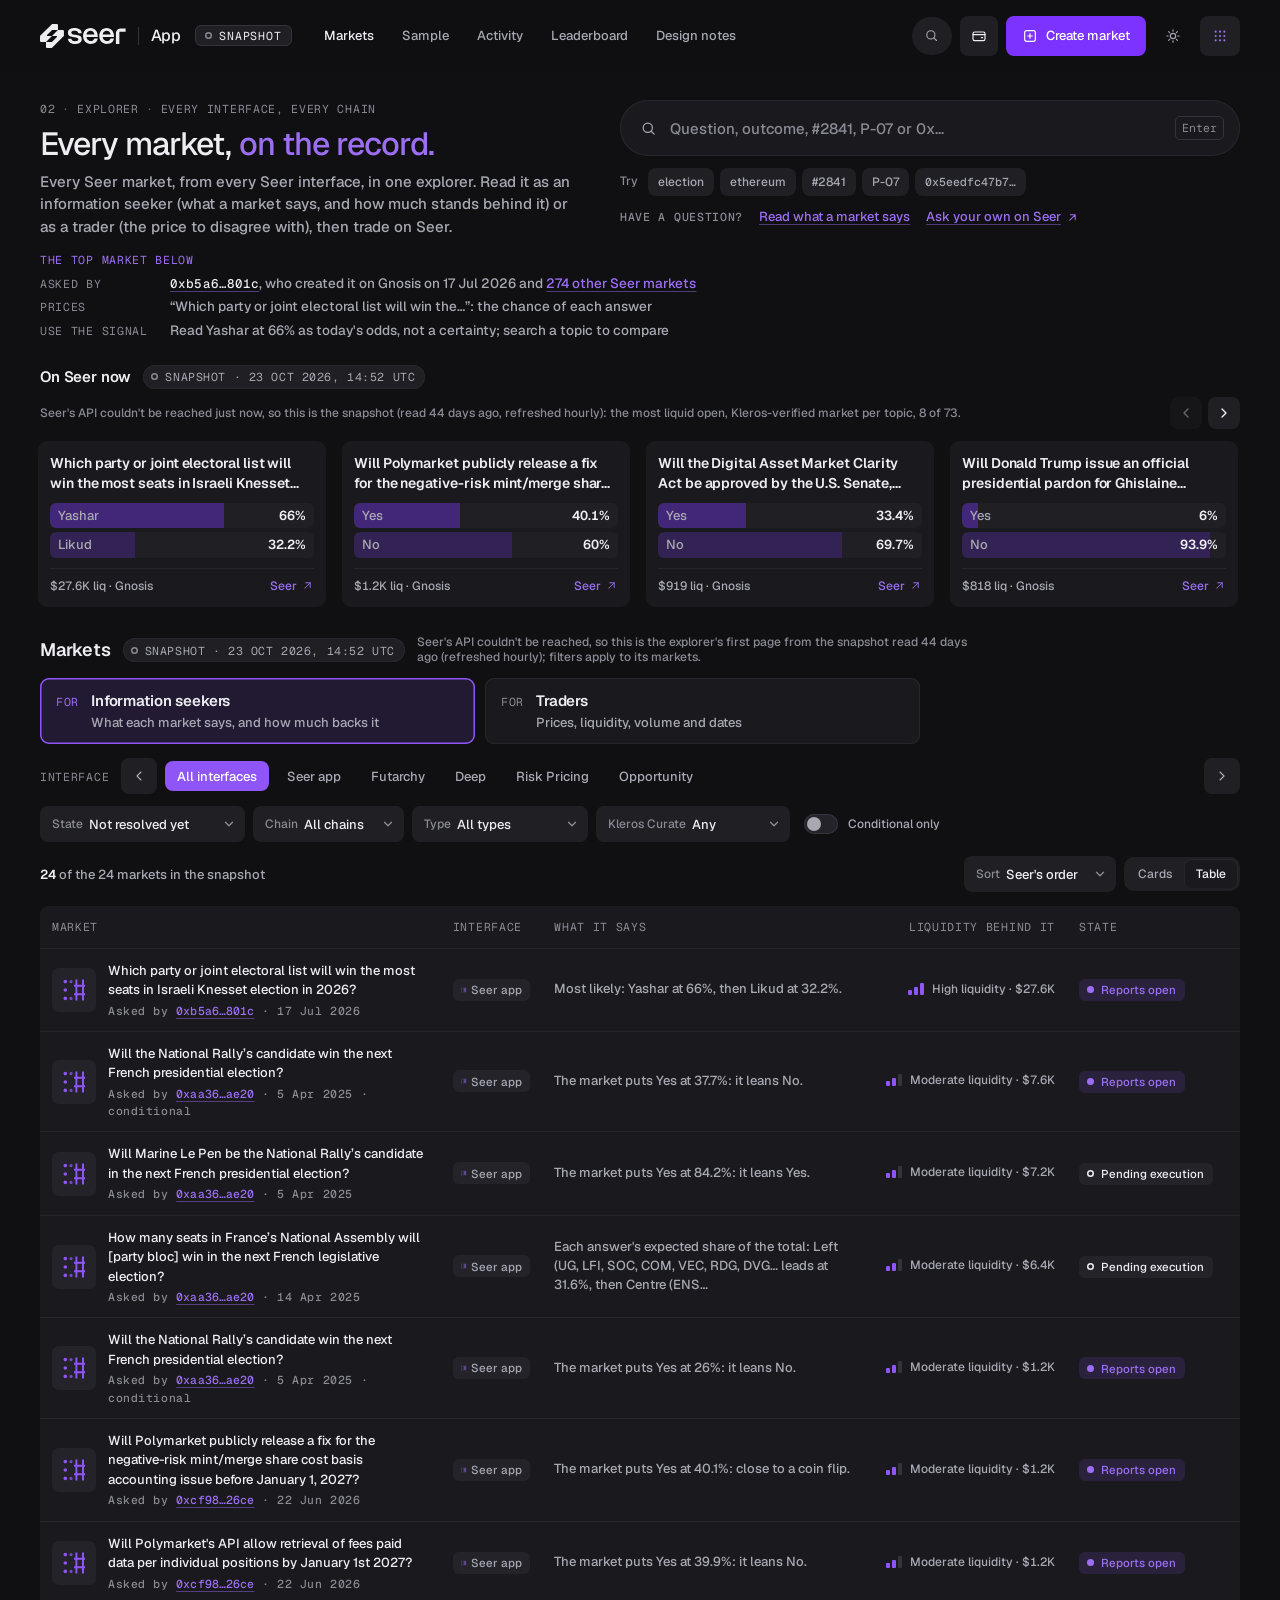
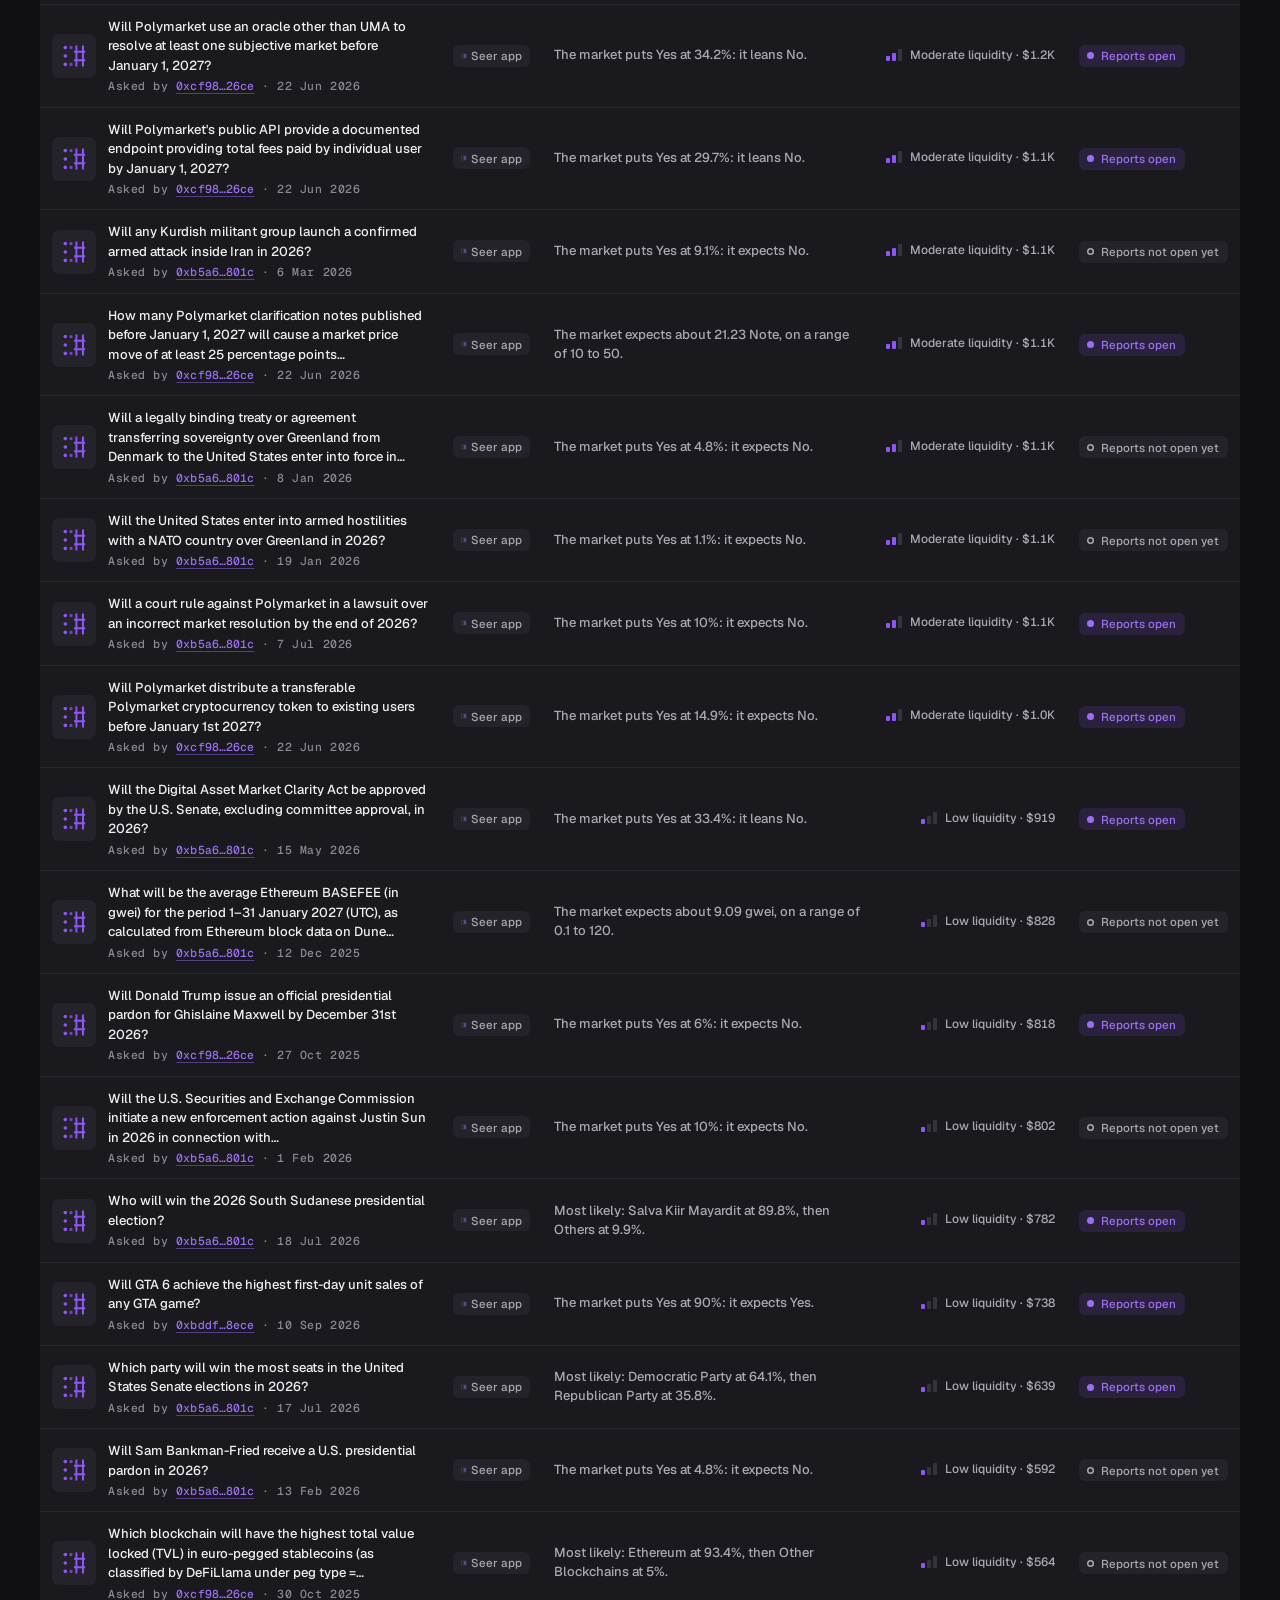
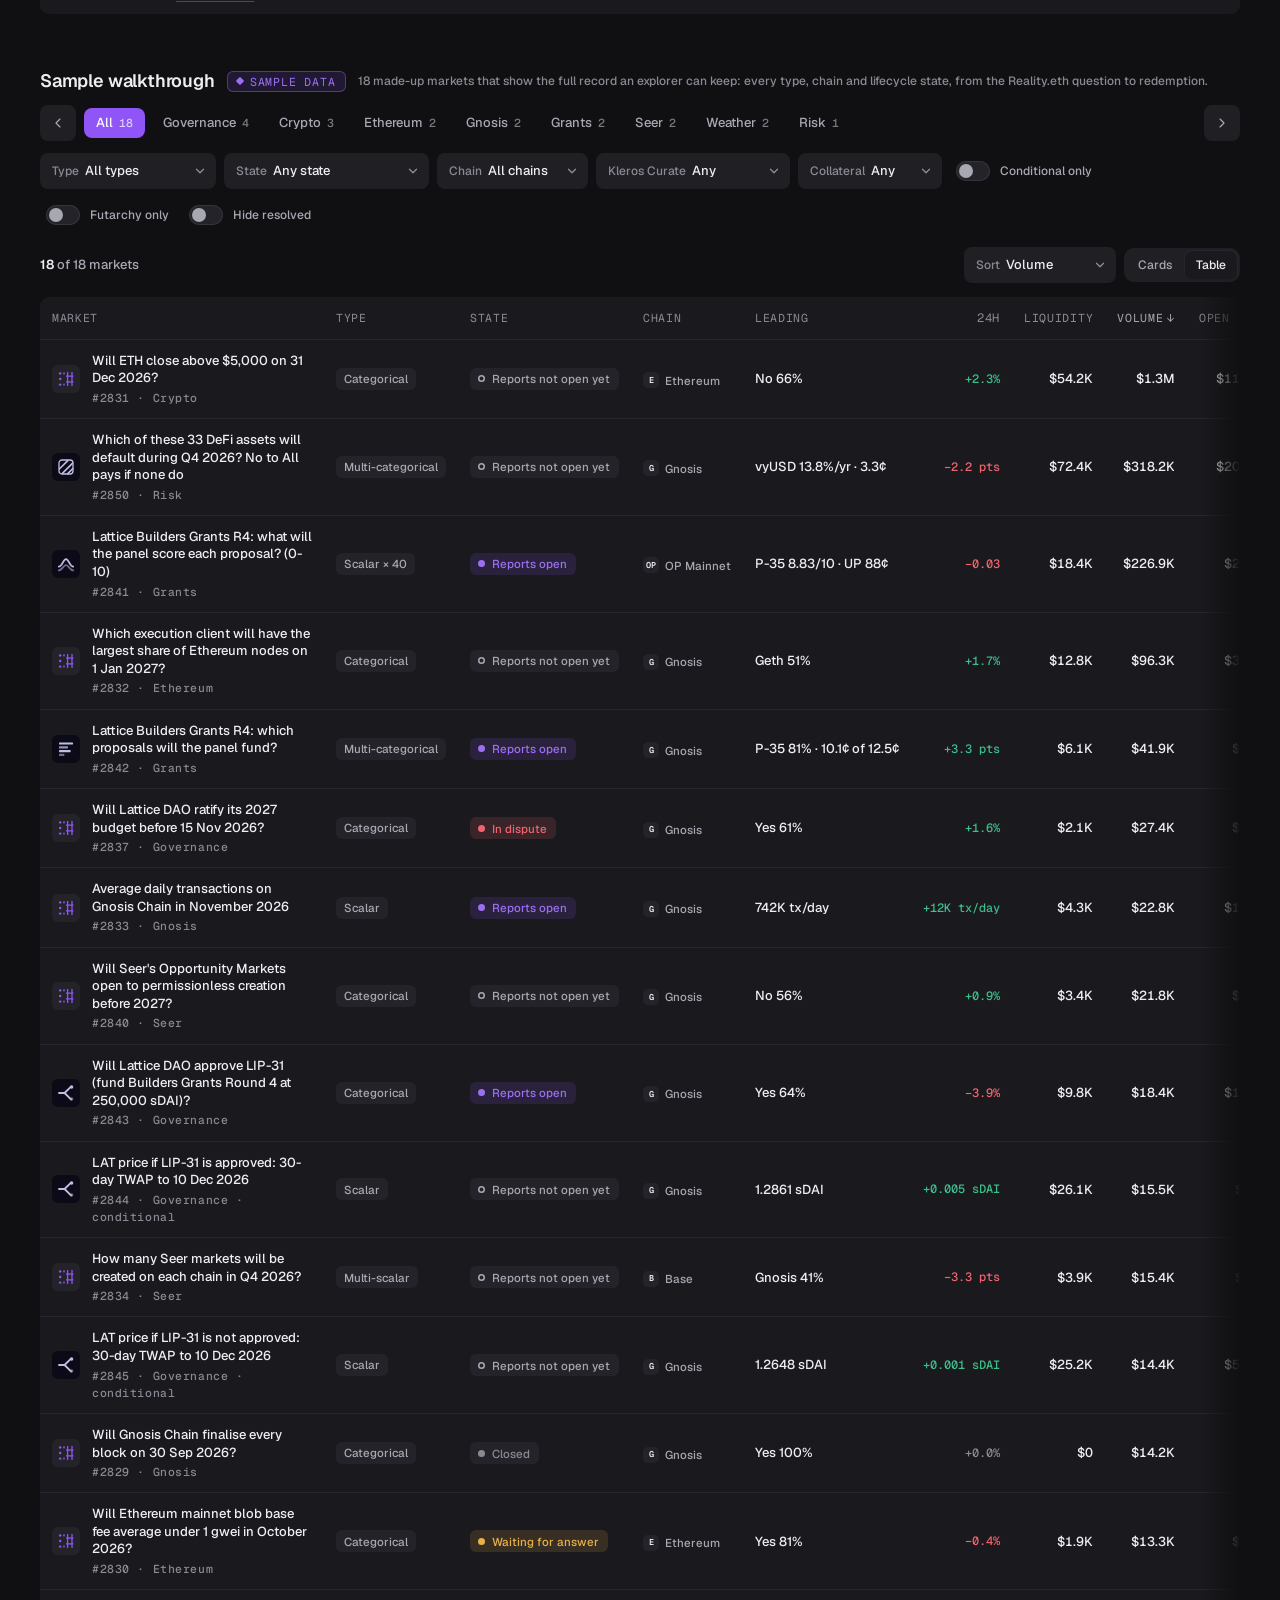
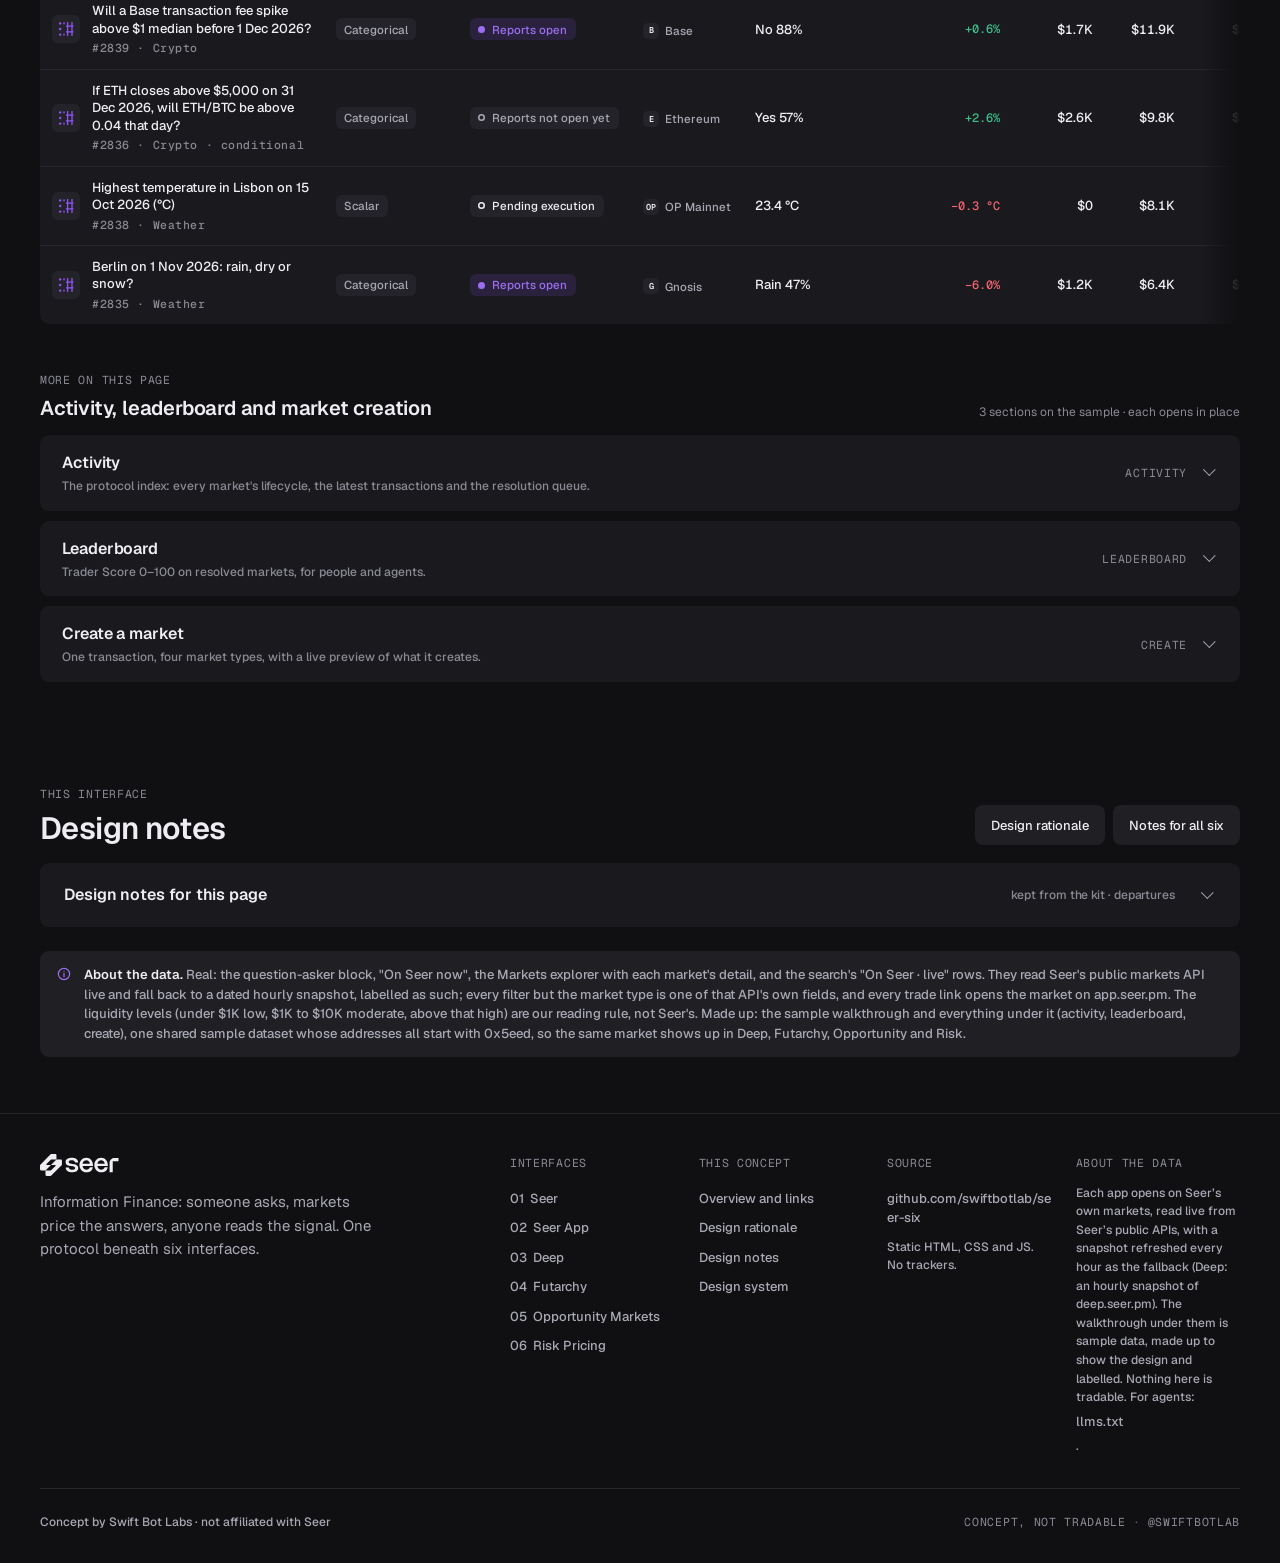
==== commit a2c5a3cb: "App: one explorer across every Seer interface, read two ways, with a detail for each real market - I" ====
--- a/app/index.html
+++ b/app/index.html
@@ -5,7 +5,7 @@
 <meta name="viewport" content="width=device-width, initial-scale=1">
 <meta http-equiv="Content-Security-Policy" content="default-src 'self'; script-src 'self' 'unsafe-inline'; style-src 'self' 'unsafe-inline'; img-src 'self' data:; font-src 'self'; connect-src https://app.seer.pm; object-src 'none'; base-uri 'none'; form-action 'none'">
 <title>Seer App · Market explorer (concept)</title>
-<meta name="description" content="Seer's explorer, its Etherscan: every market on Seer, read live from its public API and filtered by state, chain, Kleros verification and who asked it, with what each price means. A labelled sample walkthrough traces one market from its Reality.eth question to redemption. Concept by Swift Bot Labs, not affiliated with Seer.">
+<meta name="description" content="Seer's explorer, its Etherscan: every market from every Seer interface (Seer app, Futarchy, Deep, Risk Pricing, Opportunity), read live from Seer's public API. Each market answers who is asking, what it prices and how to use the signal, for information seekers and for traders, then links to trade on Seer. Concept by Swift Bot Labs, not affiliated with Seer.">
 <link rel="icon" href="../assets/brand/favicon.svg" type="image/svg+xml">
 <script>/* preload the three latin font files over http(s) only: file:// previews refuse crossorigin font fetches */
 if(location.protocol!=="file:")["geist-latin","geist-mono-latin"].forEach(function(n){var l=document.createElement("link");l.rel="preload";l.as="font";l.type="font/woff2";l.crossOrigin="anonymous";l.href="../assets/fonts/"+n+".woff2";document.head.appendChild(l)});</script>
@@ -14,7 +14,7 @@
 <meta property="og:type" content="website">
 <meta property="og:site_name" content="Seer concept by Swift Bot Labs">
 <meta property="og:title" content="Seer App · Market explorer (concept)">
-<meta property="og:description" content="Seer's explorer, its Etherscan: every market on Seer, read live from its public API and filtered by state, chain, Kleros verification and who asked it, with what each price means. A labelled sample walkthrough traces one market from its Reality.eth question to redemption. Concept by Swift Bot Labs, not affiliated with Seer.">
+<meta property="og:description" content="Seer's explorer, its Etherscan: every market from every Seer interface (Seer app, Futarchy, Deep, Risk Pricing, Opportunity), read live from Seer's public API. Each market answers who is asking, what it prices and how to use the signal, for information seekers and for traders, then links to trade on Seer. Concept by Swift Bot Labs, not affiliated with Seer.">
 <meta property="og:url" content="https://swiftbotlab.github.io/seer-six/app/">
 <meta property="og:image" content="https://swiftbotlab.github.io/seer-six/assets/og/app.png">
 <meta property="og:image:width" content="1200">
@@ -23,7 +23,7 @@
 <meta name="twitter:card" content="summary_large_image">
 <meta name="twitter:site" content="@swiftbotlab">
 <meta name="twitter:title" content="Seer App · Market explorer (concept)">
-<meta name="twitter:description" content="Seer's explorer, its Etherscan: every market on Seer, read live from its public API and filtered by state, chain, Kleros verification and who asked it, with what each price means. A labelled sample walkthrough traces one market from its Reality.eth question to redemption. Concept by Swift Bot Labs, not affiliated with Seer.">
+<meta name="twitter:description" content="Seer's explorer, its Etherscan: every market from every Seer interface (Seer app, Futarchy, Deep, Risk Pricing, Opportunity), read live from Seer's public API. Each market answers who is asking, what it prices and how to use the signal, for information seekers and for traders, then links to trade on Seer. Concept by Swift Bot Labs, not affiliated with Seer.">
 <meta name="twitter:image" content="https://swiftbotlab.github.io/seer-six/assets/og/app.png">
 <script>try{var t=/[?&]theme=(light|dark)/.exec(location.search);t=(t&&t[1])||localStorage.getItem("seer-theme");if(t!=="light")t="dark";document.documentElement.setAttribute("data-theme",t)}catch(e){}</script>
 <link rel="stylesheet" href="../assets/system.css">
@@ -41,9 +41,9 @@
     <section class="ap-bar" aria-labelledby="ap-title">
       <div class="s-container ap-bar__in">
         <div class="ap-bar__copy">
-          <div class="s-specs ap-bar__kicker"><span>02</span><span>Explorer</span><span class="ap-hide-sm">Every market type, every chain</span></div>
+          <div class="s-specs ap-bar__kicker"><span>02</span><span>Explorer</span><span class="ap-hide-sm">Every interface, every chain</span></div>
           <h1 id="ap-title" class="ap-bar__title">Every market, <span class="t-accent">on the record.</span></h1>
-          <p class="ap-bar__lede">Every Seer market in one explorer: find what the markets say about a topic, then trade if you disagree.</p>
+          <p class="ap-bar__lede">Every Seer market, from every Seer interface, in one explorer. Read it as an information seeker (what a market says, and how much stands behind it) or as a trader (the price to disagree with), then trade on Seer.</p>
         </div>
         <!-- filled by live.js from the strip's first market (the most liquid open, Kleros-verified one): creator address, type, prices -->
         <div class="ap-bar__ask">
@@ -97,7 +97,10 @@
           <div class="ap-markets__h"><h2 id="ap-markets-h" class="t-h3">Markets</h2><span class="s-src" id="ap-x-src" data-state="loading" role="status"><i aria-hidden="true"></i>Loading from app.seer.pm…</span><span class="t-meta ap-x__meta" id="ap-x-meta">Every market on Seer, read from its public markets API.</span></div>
         </div>
         <div id="ap-x" aria-busy="true">
-          <div id="ap-x-kinds"></div>
+          <!-- the two sides of Seer's marketplace: one switch decides what every card and table row leads with (explorer.js) -->
+          <div class="ap-lens" id="ap-x-lens" role="group" aria-label="Read the markets as"></div>
+          <!-- Interface: which Seer app a market belongs to, derived only from its own fields and the apps' own lists -->
+          <div class="ap-iface"><span class="ap-iface__k" id="ap-x-iface-k">Interface</span><div class="ap-iface__row" id="ap-x-ifaces"></div></div>
           <div class="ap-toolbar">
             <button type="button" class="s-btn s-btn--ghost s-btn--sm ap-ftoggle" id="ap-x-ftoggle" aria-expanded="false" aria-controls="ap-x-fbody">Filters</button>
             <div class="ap-toolbar__body" id="ap-x-fbody"></div>
@@ -253,7 +256,7 @@
     <div class="s-container">
       <div class="s-section-head ap-head">
         <div><span class="s-spec">This interface</span><h2 id="ap-notes-h" class="t-h2">Design notes</h2></div>
-        <a class="s-btn s-btn--ghost" href="../#design-notes">Notes for all six</a>
+        <div class="s-row ap-notes__links"><a class="s-btn s-btn--ghost" href="../rationale/#explorer">Design rationale</a><a class="s-btn s-btn--ghost" href="../#design-notes">Notes for all six</a></div>
       </div>
       <details class="s-details"><summary>Design notes for this page<small>kept from the kit · departures</small></summary>
       <div class="ap-notes">
@@ -269,7 +272,10 @@
         <div class="s-card s-card--pad">
           <h3 class="t-h3">Deliberate departures</h3>
           <ol>
-            <li><b>Explorer depth the kit doesn't draw.</b> An Etherscan-style record per market (contract, condition ID, Reality.eth question, outcome-token ERC-20s, event log, positions, resolution) and per address, built only from kit surfaces.</li>
+            <li><b>Seer's Etherscan, across its interfaces.</b> One explorer for every Seer market, with an Interface facet and column (Seer app, Futarchy, Deep, Risk Pricing, Opportunity) read from each market's own fields; where they can't tell, it says "Not identified".</li>
+            <li><b>Two sides, one switch.</b> Seer is a two-sided marketplace, so the explorer reads every market both ways: for information seekers it leads with what the market says and how much liquidity stands behind it; for traders, with prices, volume and dates.</li>
+            <li><b>Discover, understand, trade.</b> A market's title opens its detail: who is asking (and what else they ask), what it prices, how to use the signal, then a seekers' panel beside a traders' panel and "Trade on Seer". Trading itself stays on app.seer.pm.</li>
+            <li><b>Explorer depth the kit doesn't draw.</b> An Etherscan-style record per market (contract, condition ID, Reality.eth question, outcome-token ERC-20s, event log, positions, resolution) and per address, built only from kit surfaces; the sample walkthrough shows the full record.</li>
             <li><b>The dot grid carries data.</b> In the lifecycle field each column is a market and each row a step; settled steps turn from dots into crosses, so the field reads as uncertainty becoming structure.</li>
             <li><b>State and verification on every card.</b> An explorer has to say where a market is in its life. Amber (waiting) and red (dispute) only ever appear next to their label.</li>
             <li><b>Row buttons follow the market type.</b> The kit shows Yes/No on every row. Here a categorical No buys the other outcomes as one basket; a scalar round trades Up/Down; multi-winner markets trade Buy/Sell, because a "No" there is not one clean bet.</li>
@@ -280,15 +286,21 @@
         </div>
       </div>
       </details>
-      <div class="s-callout u-mt-6"><span id="ap-notes-icon"></span><span><b>About the data.</b> Real: the question-asker block, "On Seer now", the Markets explorer and the search's "On Seer · live" rows. They read Seer's public markets API live and fall back to a dated hourly snapshot, labelled as such; every filter but the market type is one of that API's own fields, and every link opens the market on app.seer.pm, where it trades. Made up: the sample walkthrough and everything under it (activity, leaderboard, create), one shared sample dataset whose addresses all start with 0x5eed, so the same market shows up in Deep, Futarchy, Opportunity and Risk.</span></div>
+      <div class="s-callout u-mt-6"><span id="ap-notes-icon"></span><span><b>About the data.</b> Real: the question-asker block, "On Seer now", the Markets explorer with each market's detail, and the search's "On Seer · live" rows. They read Seer's public markets API live and fall back to a dated hourly snapshot, labelled as such; every filter but the market type is one of that API's own fields, and every trade link opens the market on app.seer.pm. The liquidity levels (under $1K low, $1K to $10K moderate, above that high) are our reading rule, not Seer's. Made up: the sample walkthrough and everything under it (activity, leaderboard, create), one shared sample dataset whose addresses all start with 0x5eed, so the same market shows up in Deep, Futarchy, Opportunity and Risk.</span></div>
     </div>
   </section>
 </main>
+<!-- Market detail (explorer.js): one real market, its three questions and both sides; ?market=<chain>:<0x…> opens it -->
+<div class="s-drawer ap-drawer" id="ap-x-drawer" aria-hidden="true">
+  <div class="s-drawer__scrim" data-close></div>
+  <div class="s-drawer__panel ap-dpanel" id="ap-x-dpanel" role="dialog" aria-modal="true" aria-labelledby="ap-d-title"></div>
+</div>
 <script src="../assets/sample-data.js"></script>
 <script src="../assets/ui.js"></script>
 <script src="page.js"></script>
 <script src="../assets/seer-snapshot.js"></script>
 <script src="live.js"></script>
+<script src="../risk/snapshot.js"></script>
 <script src="explorer.js"></script>
 </body>
 </html>
--- a/assets/system.css
+++ b/assets/system.css
@@ -910,3 +910,39 @@
 @media (max-width: 480px) {
   .s-sample, .s-chip .s-chip__n, .s-tag--mono, .s-table th, .s-tabs .s-count, .s-band { font-size: 11.5px; }
 }
+
+/* Two sides of every market (hub + Home, Oct 23): the information seeker's path beside the trader's, one market between them.
+   The middle motif runs the Part II way: one line (the question) in from the left, fanning out to many priced answers. */
+.s-two__lede { margin: 0; max-width: 54ch; font-size: 14px; line-height: 1.5; font-weight: 500; color: var(--text-2); }
+.s-two__grid { display: grid; grid-template-columns: minmax(0, 1fr) 132px minmax(0, 1fr); align-items: stretch; }
+.s-two__side { display: flex; flex-direction: column; gap: 16px; min-width: 0; padding: 22px 22px 20px; border-radius: var(--r-card); background: var(--surface); }
+.s-two__side--seek { background: var(--violet-wash); box-shadow: inset 0 0 0 1px color-mix(in srgb, var(--violet-2) 45%, transparent); }
+.s-two__head .s-spec { display: block; margin-bottom: 6px; }
+.s-two__side--seek .s-two__head .s-spec { color: var(--violet-3); }
+.s-two__head h3 { margin: 0; font-size: 20px; line-height: 1.25; font-weight: 600; letter-spacing: -.02em; color: var(--text); }
+.s-two__steps { list-style: none; margin: 0; padding: 0; display: grid; gap: 14px; counter-reset: two; }
+.s-two__steps li { counter-increment: two; display: grid; grid-template-columns: 30px minmax(0, 1fr); column-gap: 10px; row-gap: 3px; align-items: baseline; min-width: 0; }
+.s-two__steps li::before { content: "0" counter(two); grid-row: span 3; font-family: var(--font-mono); font-size: var(--fs-micro); letter-spacing: .06em; color: var(--violet-3); }
+.s-two__steps b { font-size: 15px; font-weight: 600; letter-spacing: -.01em; color: var(--text); }
+.s-two__steps span { font-size: 13.5px; line-height: 1.5; font-weight: 500; color: var(--text-2); }
+.s-two__steps a { justify-self: start; display: inline-flex; align-items: center; gap: 5px; margin-top: 2px; font-size: var(--fs-ui); font-weight: 500; color: var(--violet-3); text-decoration: underline; text-decoration-thickness: 1px; text-underline-offset: 3px; text-decoration-color: color-mix(in srgb, var(--violet-3) 45%, transparent); border-radius: 4px; overflow-wrap: anywhere; }
+.s-two__steps a:hover { color: var(--text); text-decoration-color: currentColor; }
+.s-two__steps a:focus-visible { outline: 2px solid var(--focus); outline-offset: 2px; }
+.s-two__steps a svg { flex: none; }
+.s-two__mid { display: flex; flex-direction: column; align-items: center; justify-content: center; gap: 10px; padding: 0 8px; color: var(--violet-2); }
+.s-two__mid svg { width: 100%; height: 150px; overflow: visible; }
+.s-two__mid p { margin: 0; text-align: center; font-family: var(--font-mono); font-size: var(--fs-micro); line-height: 1.4; letter-spacing: .06em; text-transform: uppercase; color: var(--text-3); }
+.s-two__foot { margin: 14px 0 0; font-size: 13.5px; line-height: 1.5; font-weight: 500; color: var(--text-2); max-width: 90ch; }
+.s-two__foot b { color: var(--text); font-weight: 600; }
+@media (max-width: 900px) {
+  .s-two__grid { grid-template-columns: minmax(0, 1fr); }
+  .s-two__mid { flex-direction: row; justify-content: flex-start; padding: 10px 4px; gap: 12px; }
+  .s-two__mid svg { width: 120px; height: 44px; flex: none; }
+  .s-two__mid p { text-align: left; }
+}
+@media (max-width: 640px) {
+  .s-two__side { padding: 16px 16px 16px; gap: 12px; }
+  .s-two__head h3 { font-size: 18px; }
+  .s-two__steps { gap: 12px; }
+  .s-two__steps li { grid-template-columns: 26px minmax(0, 1fr); }
+}
--- a/app/page.css
+++ b/app/page.css
@@ -491,7 +491,7 @@
 /* ---------- Markets: the explorer on Seer's real markets (explorer.js) ---------- */
 .ap-x { padding-top: 40px; }
 .ap-x__meta { max-width: 70ch; }
-.ap-x #ap-x-kinds { margin-top: 2px; }
+.ap-x .ap-iface { margin-top: 2px; }
 .ap-xcard { gap: 12px; }
 .ap-xcard .s-card__title:hover { text-decoration: underline; text-underline-offset: 3px; text-decoration-thickness: 1px; }
 .ap-xcard .s-card__title:focus-visible { outline: 2px solid var(--focus); outline-offset: 2px; border-radius: 4px; }
@@ -536,3 +536,110 @@
 /* while a new page of results is on its way, the old one dims (the result count and the provenance chip stay readable) */
 #ap-x[aria-busy="true"] #ap-x-results { opacity: .55; transition: opacity var(--dur) var(--ease); }
 @media (prefers-reduced-motion: reduce) { #ap-x[aria-busy="true"] #ap-x-results { transition: none; } }
+
+/* ===== Oct 23 refinement: two sides, interfaces, market detail (explorer.js) ===== */
+html.ap-lock, html.ap-lock body { overflow: hidden; }
+.ap-notes__links { --gap: 8px; flex-wrap: wrap; justify-content: flex-end; }
+/* the lens: Seer's two sides, one switch */
+.ap-lens { display: grid; grid-template-columns: repeat(2, minmax(0, 1fr)); gap: 10px; margin-bottom: 14px; max-width: 880px; }
+.ap-lens__b { display: grid; grid-template-columns: auto minmax(0, 1fr); grid-template-areas: "k b" "k s"; column-gap: 12px; row-gap: 2px; align-items: baseline; text-align: left; padding: 12px 16px; border: 0; border-radius: var(--r-card); background: var(--surface); box-shadow: inset 0 0 0 1px var(--line); color: var(--text-2); font: inherit; cursor: pointer; transition: box-shadow var(--dur) var(--ease), background var(--dur) var(--ease); }
+.ap-lens__b:hover { box-shadow: inset 0 0 0 1px var(--line-strong); }
+.ap-lens__b[aria-pressed="true"] { background: var(--violet-wash); box-shadow: inset 0 0 0 1.5px var(--violet-2); }
+.ap-lens__b:focus-visible { outline: 2px solid var(--focus); outline-offset: 2px; }
+.ap-lens__k { grid-area: k; font-family: var(--font-mono); font-size: var(--fs-micro); letter-spacing: .06em; text-transform: uppercase; color: var(--text-3); }
+.ap-lens__b b { grid-area: b; font-size: 15px; font-weight: 600; letter-spacing: -.01em; color: var(--text); }
+.ap-lens__b small { grid-area: s; font-size: 13px; line-height: 1.4; font-weight: 500; color: var(--text-2); }
+.ap-lens__b[aria-pressed="true"] .ap-lens__k { color: var(--violet-3); }
+/* the interface facet */
+.ap-iface { display: flex; align-items: center; gap: 12px; min-width: 0; }
+.ap-iface__k { flex: none; font-family: var(--font-mono); font-size: var(--fs-micro); letter-spacing: .06em; text-transform: uppercase; color: var(--text-3); }
+.ap-iface__row { flex: 1 1 auto; min-width: 0; }
+.ap-iftag { gap: 5px; }
+.ap-iftag__g { display: inline-flex; color: var(--violet-3); }
+.ap-iftag__g svg { width: 12px; height: 12px; }
+.ap-iftag[data-iface="unknown"] .ap-iftag__g { color: var(--text-3); }
+/* seekers' card: what it says, how much stands behind it */
+.ap-read { display: flex; flex-direction: column; gap: 4px; padding: 12px; border-radius: var(--r-control); background: var(--surface-2); }
+.ap-read__k { font-family: var(--font-mono); font-size: var(--fs-micro); letter-spacing: .06em; text-transform: uppercase; color: var(--violet-3); }
+.ap-read__t { margin: 0; font-size: 14.5px; line-height: 1.45; font-weight: 500; color: var(--text); overflow-wrap: anywhere; }
+.ap-depth { display: inline-flex; align-items: center; gap: 8px; font-size: var(--fs-meta); font-weight: 500; color: var(--text-2); white-space: nowrap; }
+.ap-meter { display: inline-flex; align-items: flex-end; gap: 2px; height: 12px; flex: none; }
+.ap-meter i { width: 4px; border-radius: 1px; background: var(--line-strong); }
+.ap-meter i:nth-child(1) { height: 5px; } .ap-meter i:nth-child(2) { height: 8px; } .ap-meter i:nth-child(3) { height: 12px; }
+.ap-depth[data-lv="low"] .ap-meter i:nth-child(-n+1), .ap-depth[data-lv="mid"] .ap-meter i:nth-child(-n+2), .ap-depth[data-lv="high"] .ap-meter i { background: var(--violet-2); }
+.ap-depth--t { justify-content: flex-end; }
+.ap-seekfoot { align-items: center; }
+.ap-readbtn { text-decoration: none; }
+.ap-xtable--seek td.ap-xsays { min-width: 260px; max-width: 420px; color: var(--text-2); line-height: 1.45; }
+.ap-snap__go { position: relative; z-index: 1; }
+.ap-snap__go:focus-visible { outline: 2px solid var(--focus); outline-offset: 2px; border-radius: 4px; }
+.ap-snap__go:hover { color: var(--text); text-decoration: underline; text-underline-offset: 3px; }
+/* the market detail drawer */
+.ap-dpanel { width: min(760px, 100%); gap: 18px; padding: 20px 24px 28px; }
+.ap-dpanel > * { flex-shrink: 0; min-width: 0; }
+.ap-dtop { display: flex; align-items: center; justify-content: space-between; gap: 12px; position: sticky; top: -20px; z-index: 2; margin: -20px -24px 0; padding: 16px 24px 12px; background: var(--bg); border-bottom: 1px solid var(--line); }
+.ap-dtop .s-specs { min-width: 0; flex-wrap: wrap; }
+.ap-dhead { display: flex; flex-direction: column; gap: 10px; }
+.ap-dtitle { margin: 0; font-size: 22px; line-height: 1.25; font-weight: 600; letter-spacing: -.02em; color: var(--text); overflow-wrap: anywhere; }
+.ap-dsec { display: flex; flex-direction: column; gap: 12px; }
+.ap-dsec__h { display: flex; align-items: baseline; gap: 10px; padding-top: 14px; border-top: 1px solid var(--line); }
+.ap-dsec__n { font-family: var(--font-mono); font-size: var(--fs-micro); letter-spacing: .06em; color: var(--violet-3); }
+.ap-dsec__t { margin: 0; font-size: 17px; font-weight: 600; letter-spacing: -.015em; }
+.ap-dask { max-width: none; }
+.ap-dask > div { grid-template-columns: 128px minmax(0, 1fr); }
+.ap-dask dd { color: var(--text-2); }
+.ap-dask dd b { color: var(--text); }
+.ap-daddr { font-family: var(--font-mono); font-size: 12.5px; letter-spacing: .01em; color: var(--text); }
+a.ap-daddr { color: var(--violet-3); text-decoration: underline; text-decoration-thickness: 1px; text-underline-offset: 3px; text-decoration-color: color-mix(in srgb, var(--violet-3) 45%, transparent); }
+a.ap-daddr:hover { color: var(--text); }
+.ap-dval { display: inline-flex; align-items: center; flex-wrap: wrap; gap: 6px; min-width: 0; }
+.ap-dcopy { display: inline-grid; place-items: center; width: 24px; height: 24px; padding: 0; border: 0; border-radius: 6px; background: none; color: var(--text-3); cursor: pointer; vertical-align: middle; }
+.ap-dcopy:hover { color: var(--text); background: var(--surface-2); }
+.ap-dcopy:focus-visible { outline: 2px solid var(--focus); outline-offset: 1px; }
+.ap-dline { margin: 0; font-size: 14px; line-height: 1.5; font-weight: 500; color: var(--text-2); }
+.ap-dline b { color: var(--text); font-weight: 600; }
+.ap-dothers-box { display: flex; flex-direction: column; gap: 8px; }
+.ap-dothers { list-style: none; margin: 0; padding: 0; display: flex; flex-direction: column; gap: 6px; }
+.ap-dothers li { display: flex; flex-direction: column; gap: 2px; padding: 8px 10px; border-radius: var(--r-control); background: var(--surface); }
+.ap-dothers__a { color: var(--text); font-weight: 500; line-height: 1.35; font-size: 13.5px; }
+.ap-dothers__a:hover { text-decoration: underline; text-underline-offset: 3px; }
+.ap-dothers__a:focus-visible { outline: 2px solid var(--focus); outline-offset: 2px; border-radius: 4px; }
+.ap-dothers__m { font-family: var(--font-mono); font-size: var(--fs-micro); letter-spacing: .03em; color: var(--text-3); overflow-wrap: anywhere; }
+.ap-douts .s-orow { min-width: 0; }
+.ap-dnames { margin: 0; padding-left: 18px; display: grid; gap: 4px; font-size: 13.5px; font-weight: 500; color: var(--text-2); }
+.ap-sides { display: grid; grid-template-columns: repeat(2, minmax(0, 1fr)); gap: 12px; align-items: start; }
+.ap-side { display: flex; flex-direction: column; gap: 10px; min-width: 0; }
+.ap-side--seek { background: var(--violet-wash); }
+.ap-side__t { margin: 0; font-size: 16px; font-weight: 600; letter-spacing: -.01em; }
+.ap-side__read { margin: 0; font-size: 15px; line-height: 1.5; font-weight: 500; color: var(--text); }
+.ap-side__h { margin: 4px 0 0; font-family: var(--font-mono); font-size: var(--fs-micro); font-weight: 500; letter-spacing: .06em; text-transform: uppercase; color: var(--text-3); }
+.ap-side__tips { margin: 0; padding-left: 18px; display: grid; gap: 6px; font-size: 13.5px; line-height: 1.5; font-weight: 500; color: var(--text-2); }
+.ap-side .s-kv { grid-template-columns: minmax(96px, 128px) minmax(0, 1fr); font-size: 13px; }
+.ap-side .s-kv > dt, .ap-side .s-kv > dd { padding: 7px 0; }
+.ap-side__go { display: flex; flex-direction: column; gap: 6px; align-items: flex-start; margin-top: 4px; }
+.ap-side__go .s-btn { text-decoration: none; }
+.ap-drec summary { display: flex; align-items: baseline; justify-content: space-between; gap: 12px; flex-wrap: wrap; cursor: pointer; }
+.ap-drec .s-kv { margin-top: 8px; grid-template-columns: minmax(120px, 180px) minmax(0, 1fr); }
+.ap-dfoot { display: flex; align-items: center; justify-content: space-between; gap: 10px; flex-wrap: wrap; padding-top: 12px; border-top: 1px solid var(--line); }
+.ap-dfoot .s-btn span { margin-left: 6px; }
+@media (max-width: 720px) {
+  .ap-sides { grid-template-columns: minmax(0, 1fr); }
+}
+@media (max-width: 640px) {
+  .ap-lens { gap: 8px; }
+  .ap-lens__b { grid-template-columns: minmax(0, 1fr); grid-template-areas: "b" "s"; padding: 10px 12px; }
+  .ap-lens__k { display: none; }
+  .ap-lens__b b { font-size: 14px; }
+  .ap-lens__b small { font-size: 12.5px; }
+  .ap-iface { flex-direction: column; align-items: stretch; gap: 6px; }
+  .ap-dpanel { padding: 16px 16px 24px; }
+  .ap-dtop { top: -16px; margin: -16px -16px 0; padding: 12px 16px 10px; }
+  .ap-dtitle { font-size: 19px; }
+  .ap-dask > div { grid-template-columns: 84px minmax(0, 1fr); }
+  .ap-side .s-kv, .ap-drec .s-kv { grid-template-columns: minmax(0, 1fr); }
+  .ap-side .s-kv > dt { padding-bottom: 0; border-bottom: 0; }
+  .ap-side .s-kv > dd { padding-top: 2px; }
+  .ap-drec .s-kv > dt { padding-bottom: 0; border-bottom: 0; }
+  .ap-drec .s-kv > dd { padding-top: 2px; }
+}
+@media (prefers-reduced-motion: reduce) { .ap-lens__b { transition: none; } }
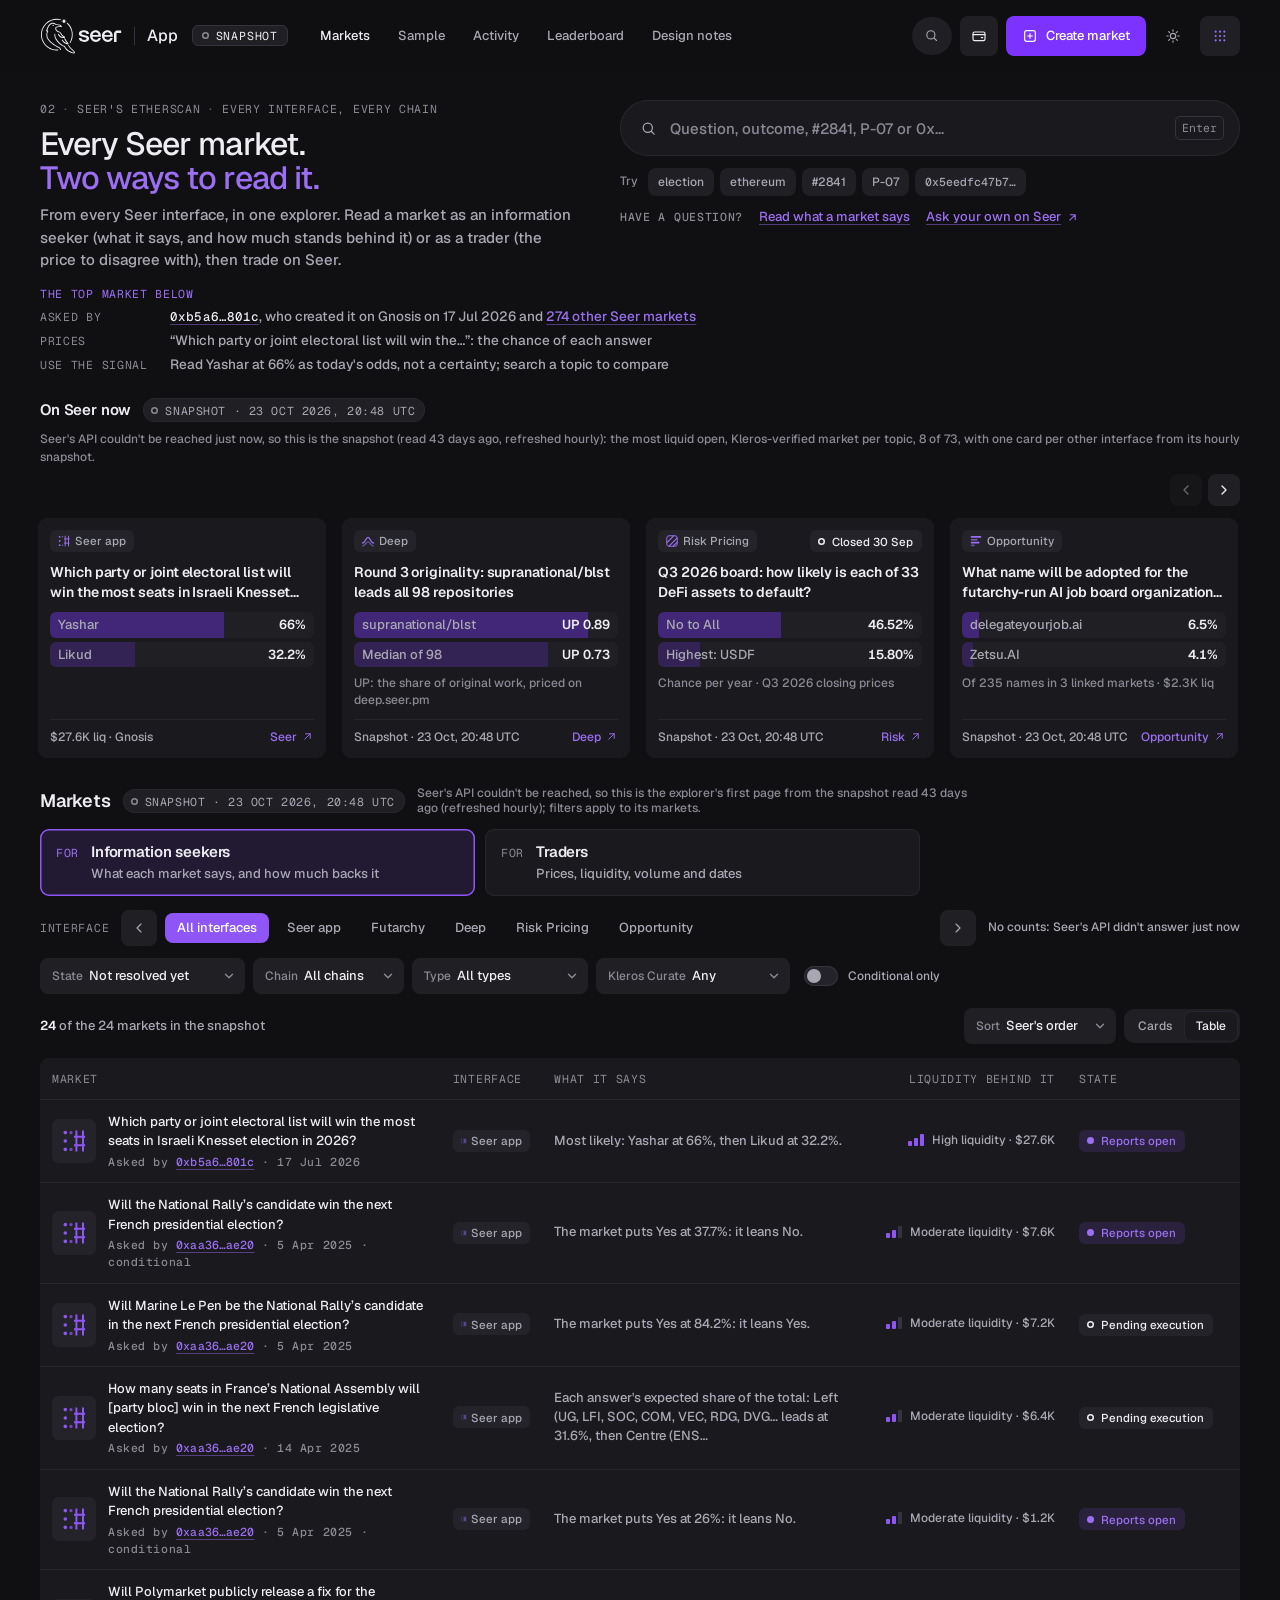
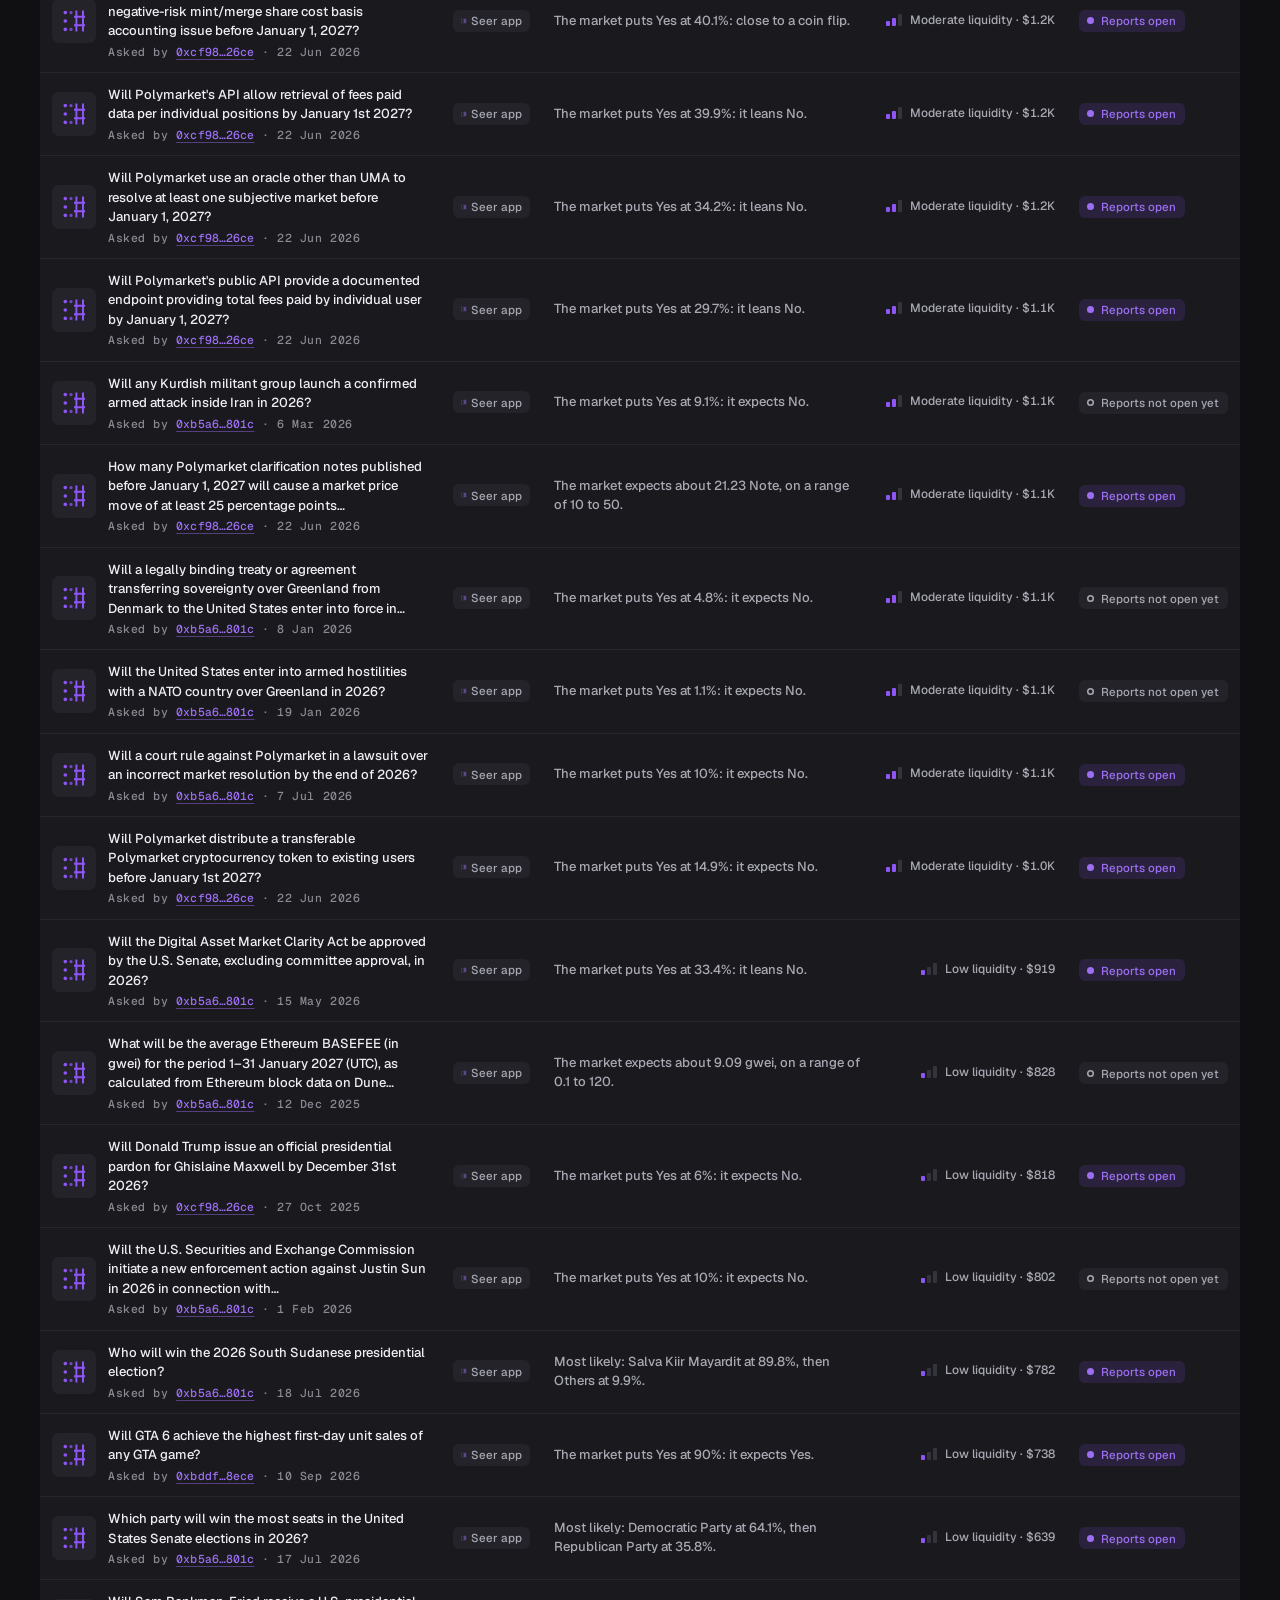
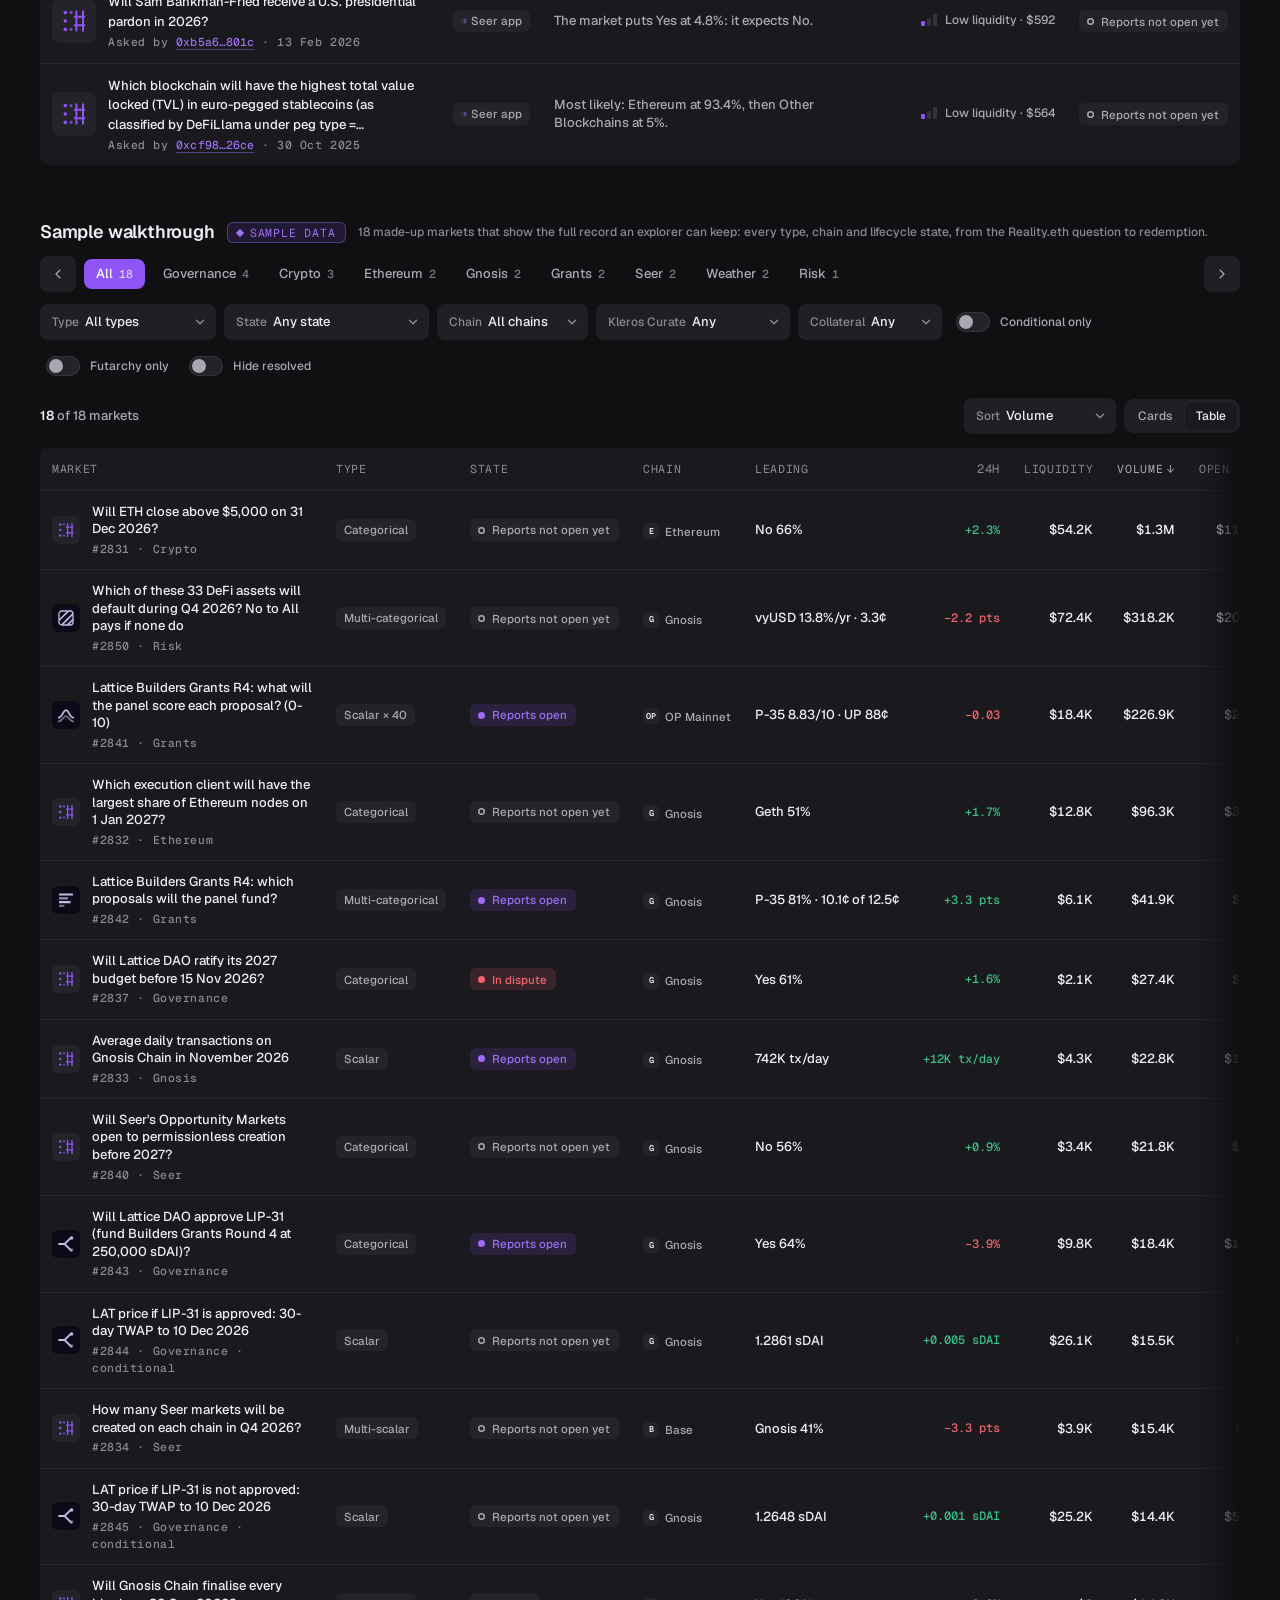
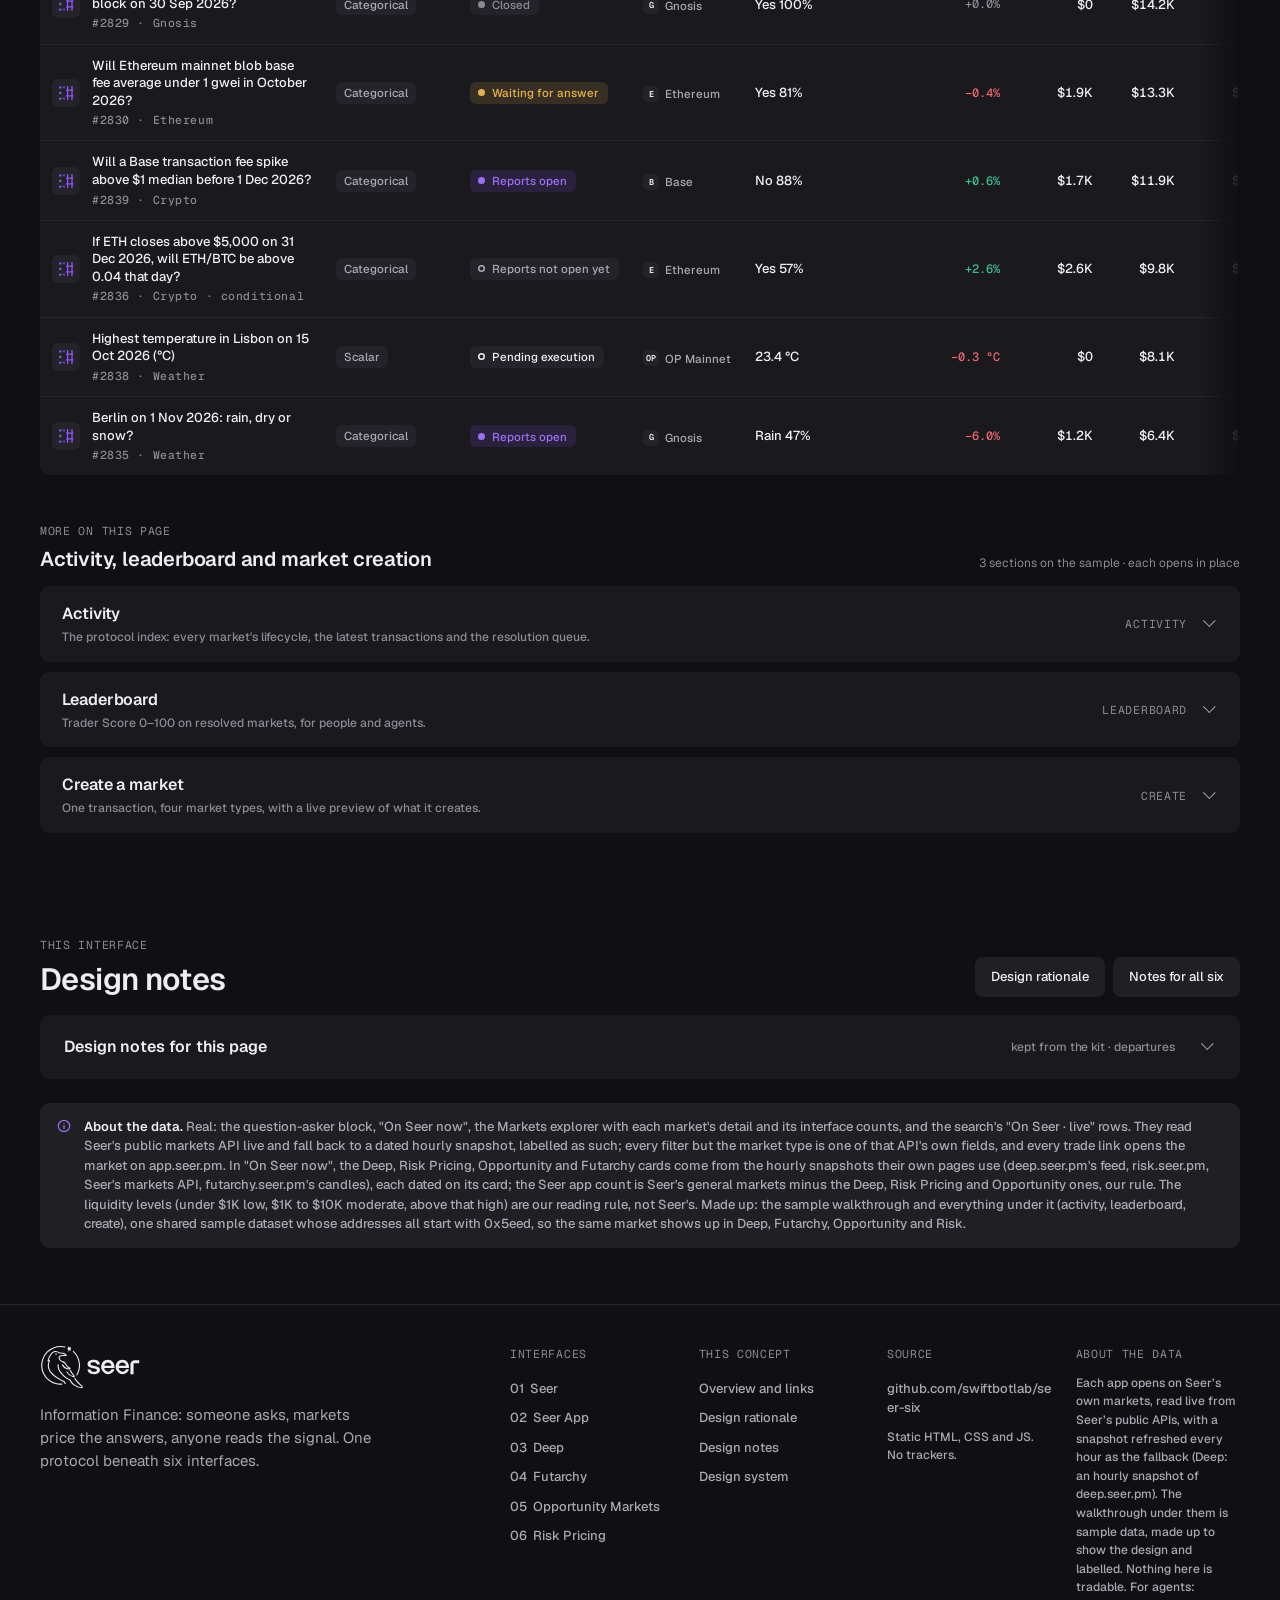
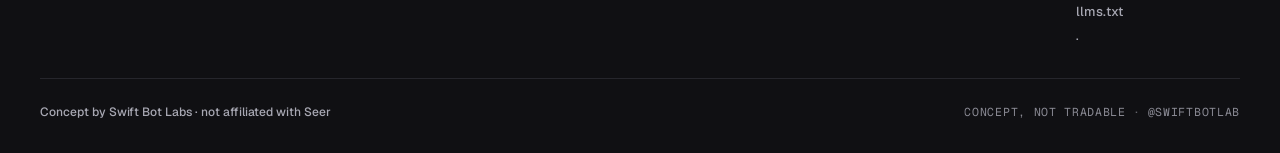
==== commit b9a9b4fc: "App: every Seer interface on the first screen. Interface chips carry Seer's own counts, On Seer now " ====
--- a/app/index.html
+++ b/app/index.html
@@ -41,9 +41,9 @@
     <section class="ap-bar" aria-labelledby="ap-title">
       <div class="s-container ap-bar__in">
         <div class="ap-bar__copy">
-          <div class="s-specs ap-bar__kicker"><span>02</span><span>Explorer</span><span class="ap-hide-sm">Every interface, every chain</span></div>
-          <h1 id="ap-title" class="ap-bar__title">Every market, <span class="t-accent">on the record.</span></h1>
-          <p class="ap-bar__lede">Every Seer market, from every Seer interface, in one explorer. Read it as an information seeker (what a market says, and how much stands behind it) or as a trader (the price to disagree with), then trade on Seer.</p>
+          <div class="s-specs ap-bar__kicker"><span>02</span><span>Seer's Etherscan</span><span class="ap-hide-sm">Every interface, every chain</span></div>
+          <h1 id="ap-title" class="ap-bar__title">Every Seer market. <span class="t-accent">Two ways to read it.</span></h1>
+          <p class="ap-bar__lede">From every Seer interface, in one explorer. Read a market as an information seeker (what it says, and how much stands behind it) or as a trader (the price to disagree with), then trade on Seer.</p>
         </div>
         <!-- filled by live.js from the strip's first market (the most liquid open, Kleros-verified one): creator address, type, prices -->
         <div class="ap-bar__ask">
@@ -100,7 +100,7 @@
           <!-- the two sides of Seer's marketplace: one switch decides what every card and table row leads with (explorer.js) -->
           <div class="ap-lens" id="ap-x-lens" role="group" aria-label="Read the markets as"></div>
           <!-- Interface: which Seer app a market belongs to, derived only from its own fields and the apps' own lists -->
-          <div class="ap-iface"><span class="ap-iface__k" id="ap-x-iface-k">Interface</span><div class="ap-iface__row" id="ap-x-ifaces"></div></div>
+          <div class="ap-iface"><span class="ap-iface__k" id="ap-x-iface-k">Interface</span><div class="ap-iface__row" id="ap-x-ifaces"></div><span class="ap-iface__src" id="ap-x-iface-src" data-state="loading" role="status"></span></div>
           <div class="ap-toolbar">
             <button type="button" class="s-btn s-btn--ghost s-btn--sm ap-ftoggle" id="ap-x-ftoggle" aria-expanded="false" aria-controls="ap-x-fbody">Filters</button>
             <div class="ap-toolbar__body" id="ap-x-fbody"></div>
@@ -272,7 +272,7 @@
         <div class="s-card s-card--pad">
           <h3 class="t-h3">Deliberate departures</h3>
           <ol>
-            <li><b>Seer's Etherscan, across its interfaces.</b> One explorer for every Seer market, with an Interface facet and column (Seer app, Futarchy, Deep, Risk Pricing, Opportunity) read from each market's own fields; where they can't tell, it says "Not identified".</li>
+            <li><b>Seer's Etherscan, across its interfaces.</b> One explorer for every Seer market, with an Interface facet and column (Seer app, Futarchy, Deep, Risk Pricing, Opportunity) read from each market's own fields; where they can't tell, it says "Not identified". Each interface chip carries Seer's own count for the current filters, and "On Seer now" shows one market from every interface.</li>
             <li><b>Two sides, one switch.</b> Seer is a two-sided marketplace, so the explorer reads every market both ways: for information seekers it leads with what the market says and how much liquidity stands behind it; for traders, with prices, volume and dates.</li>
             <li><b>Discover, understand, trade.</b> A market's title opens its detail: who is asking (and what else they ask), what it prices, how to use the signal, then a seekers' panel beside a traders' panel and "Trade on Seer". Trading itself stays on app.seer.pm.</li>
             <li><b>Explorer depth the kit doesn't draw.</b> An Etherscan-style record per market (contract, condition ID, Reality.eth question, outcome-token ERC-20s, event log, positions, resolution) and per address, built only from kit surfaces; the sample walkthrough shows the full record.</li>
@@ -286,7 +286,7 @@
         </div>
       </div>
       </details>
-      <div class="s-callout u-mt-6"><span id="ap-notes-icon"></span><span><b>About the data.</b> Real: the question-asker block, "On Seer now", the Markets explorer with each market's detail, and the search's "On Seer · live" rows. They read Seer's public markets API live and fall back to a dated hourly snapshot, labelled as such; every filter but the market type is one of that API's own fields, and every trade link opens the market on app.seer.pm. The liquidity levels (under $1K low, $1K to $10K moderate, above that high) are our reading rule, not Seer's. Made up: the sample walkthrough and everything under it (activity, leaderboard, create), one shared sample dataset whose addresses all start with 0x5eed, so the same market shows up in Deep, Futarchy, Opportunity and Risk.</span></div>
+      <div class="s-callout u-mt-6"><span id="ap-notes-icon"></span><span><b>About the data.</b> Real: the question-asker block, "On Seer now", the Markets explorer with each market's detail and its interface counts, and the search's "On Seer · live" rows. They read Seer's public markets API live and fall back to a dated hourly snapshot, labelled as such; every filter but the market type is one of that API's own fields, and every trade link opens the market on app.seer.pm. In "On Seer now", the Deep, Risk Pricing, Opportunity and Futarchy cards come from the hourly snapshots their own pages use (deep.seer.pm's feed, risk.seer.pm, Seer's markets API, futarchy.seer.pm's candles), each dated on its card; the Seer app count is Seer's general markets minus the Deep, Risk Pricing and Opportunity ones, our rule. The liquidity levels (under $1K low, $1K to $10K moderate, above that high) are our reading rule, not Seer's. Made up: the sample walkthrough and everything under it (activity, leaderboard, create), one shared sample dataset whose addresses all start with 0x5eed, so the same market shows up in Deep, Futarchy, Opportunity and Risk.</span></div>
     </div>
   </section>
 </main>
@@ -299,8 +299,11 @@
 <script src="../assets/ui.js"></script>
 <script src="page.js"></script>
 <script src="../assets/seer-snapshot.js"></script>
+<script src="../risk/snapshot.js"></script>
+<script src="../deep/round3.js"></script>
+<script src="../opportunity/snapshot.js"></script>
+<script src="../futarchy/eip8363-data.js"></script>
 <script src="live.js"></script>
-<script src="../risk/snapshot.js"></script>
 <script src="explorer.js"></script>
 </body>
 </html>
--- a/assets/system.css
+++ b/assets/system.css
@@ -258,7 +258,7 @@
 .s-header__in { height: 100%; display: flex; align-items: center; gap: 28px; }
 .s-lockup { display: inline-flex; align-items: center; gap: 12px; flex: none; color: var(--text); }
 .s-lockup__home { display: inline-flex; align-items: center; color: var(--text); }
-.s-lockup__logo { height: 24px; width: auto; color: var(--text); }
+.s-lockup__logo { height: 36px; width: auto; color: var(--text); } /* Seer's current lockup (raven + SEER), 2.16:1 */
 .s-lockup__logo--mark { height: 26px; }
 .s-lockup__sep { width: 1px; height: 18px; background: var(--line-strong); }
 .s-lockup__product { font-size: 16px; font-weight: 500; letter-spacing: -.01em; color: var(--text); white-space: nowrap; }
@@ -339,7 +339,7 @@
   .s-lockup__sample .s-sample__mid { display: none; }
   .s-lockup__sample { padding: 0 7px; }
   .s-lockup__product { font-size: 15px; }
-  .s-lockup__logo { height: 21px; }
+  .s-lockup__logo { height: 32px; }
   .s-header__end .s-btn { height: 34px; padding: 0 12px; }
   .s-header__end .s-btn:has(> .s-btn__long:last-child) { width: 34px; padding: 0; }
   .s-header__end .s-btn .s-btn__long { display: none; }
@@ -349,7 +349,7 @@
 .s-footer { margin-top: var(--s-12); border-top: 1px solid var(--line); background: var(--bg); }
 .s-footer__in { padding-block: var(--s-10) var(--s-8); display: grid; gap: var(--s-8); grid-template-columns: minmax(0, 1.2fr) minmax(0, 2fr); }
 .s-footer__brand { display: flex; flex-direction: column; gap: 14px; }
-.s-footer__brand svg { height: 22px; width: auto; color: var(--text); align-self: flex-start; }
+.s-footer__brand svg { height: 44px; width: auto; color: var(--text); align-self: flex-start; }
 .s-footer__cols { display: grid; grid-template-columns: repeat(4, minmax(0, 1fr)); gap: var(--s-6); }
 .s-footer__cols a[href^="http"] { overflow-wrap: anywhere; }
 .s-footer__fact { line-height: 1.5; color: var(--text-2); padding: 5px 0; }
--- a/app/page.css
+++ b/app/page.css
@@ -643,3 +643,19 @@
   .ap-drec .s-kv > dd { padding-top: 2px; }
 }
 @media (prefers-reduced-motion: reduce) { .ap-lens__b { transition: none; } }
+
+/* On Seer now: one card per Seer interface after the first market (live.js); a tag on every card names its interface */
+.ap-live__top { display: flex; flex-wrap: wrap; align-items: center; gap: 6px; min-height: 22px; }
+.ap-live__note { margin: -2px 0 0; font-size: 12px; line-height: 1.4; font-weight: 500; color: var(--text-3); }
+.ap-live__state { margin-left: auto; }
+.ap-live__nobar li::before { display: none; }
+/* while live, the strip's and the explorer's source chips shrink to a plain read time (the header chip says Live);
+   a snapshot or an outage keeps the full chip */
+.ap-live__head .s-src[data-state="live"], .ap-x .ap-markets__h .s-src[data-state="live"] { min-height: 0; padding: 0; border-radius: 0; background: none; box-shadow: none; font-family: var(--font-sans); font-size: var(--fs-meta); font-weight: 500; letter-spacing: 0; text-transform: none; color: var(--text-3); }
+.ap-live__head .s-src[data-state="live"] > i, .ap-x .ap-markets__h .s-src[data-state="live"] > i { display: none; }
+/* the Interface chips' counts: where they come from (explorer.js) */
+.ap-iface__src { flex: none; font-size: var(--fs-meta); line-height: 1.4; font-weight: 500; color: var(--text-3); white-space: nowrap; }
+.ap-iface__src:empty { display: none; }
+.ap-iface__src[data-state="snapshot"], .ap-iface__src[data-state="none"] { color: var(--text-2); }
+@media (min-width: 641px) and (max-width: 1200px) { .ap-iface { flex-wrap: wrap; } .ap-iface__src { flex-basis: 100%; white-space: normal; } }
+@media (max-width: 640px) { .ap-iface__src { white-space: normal; } }
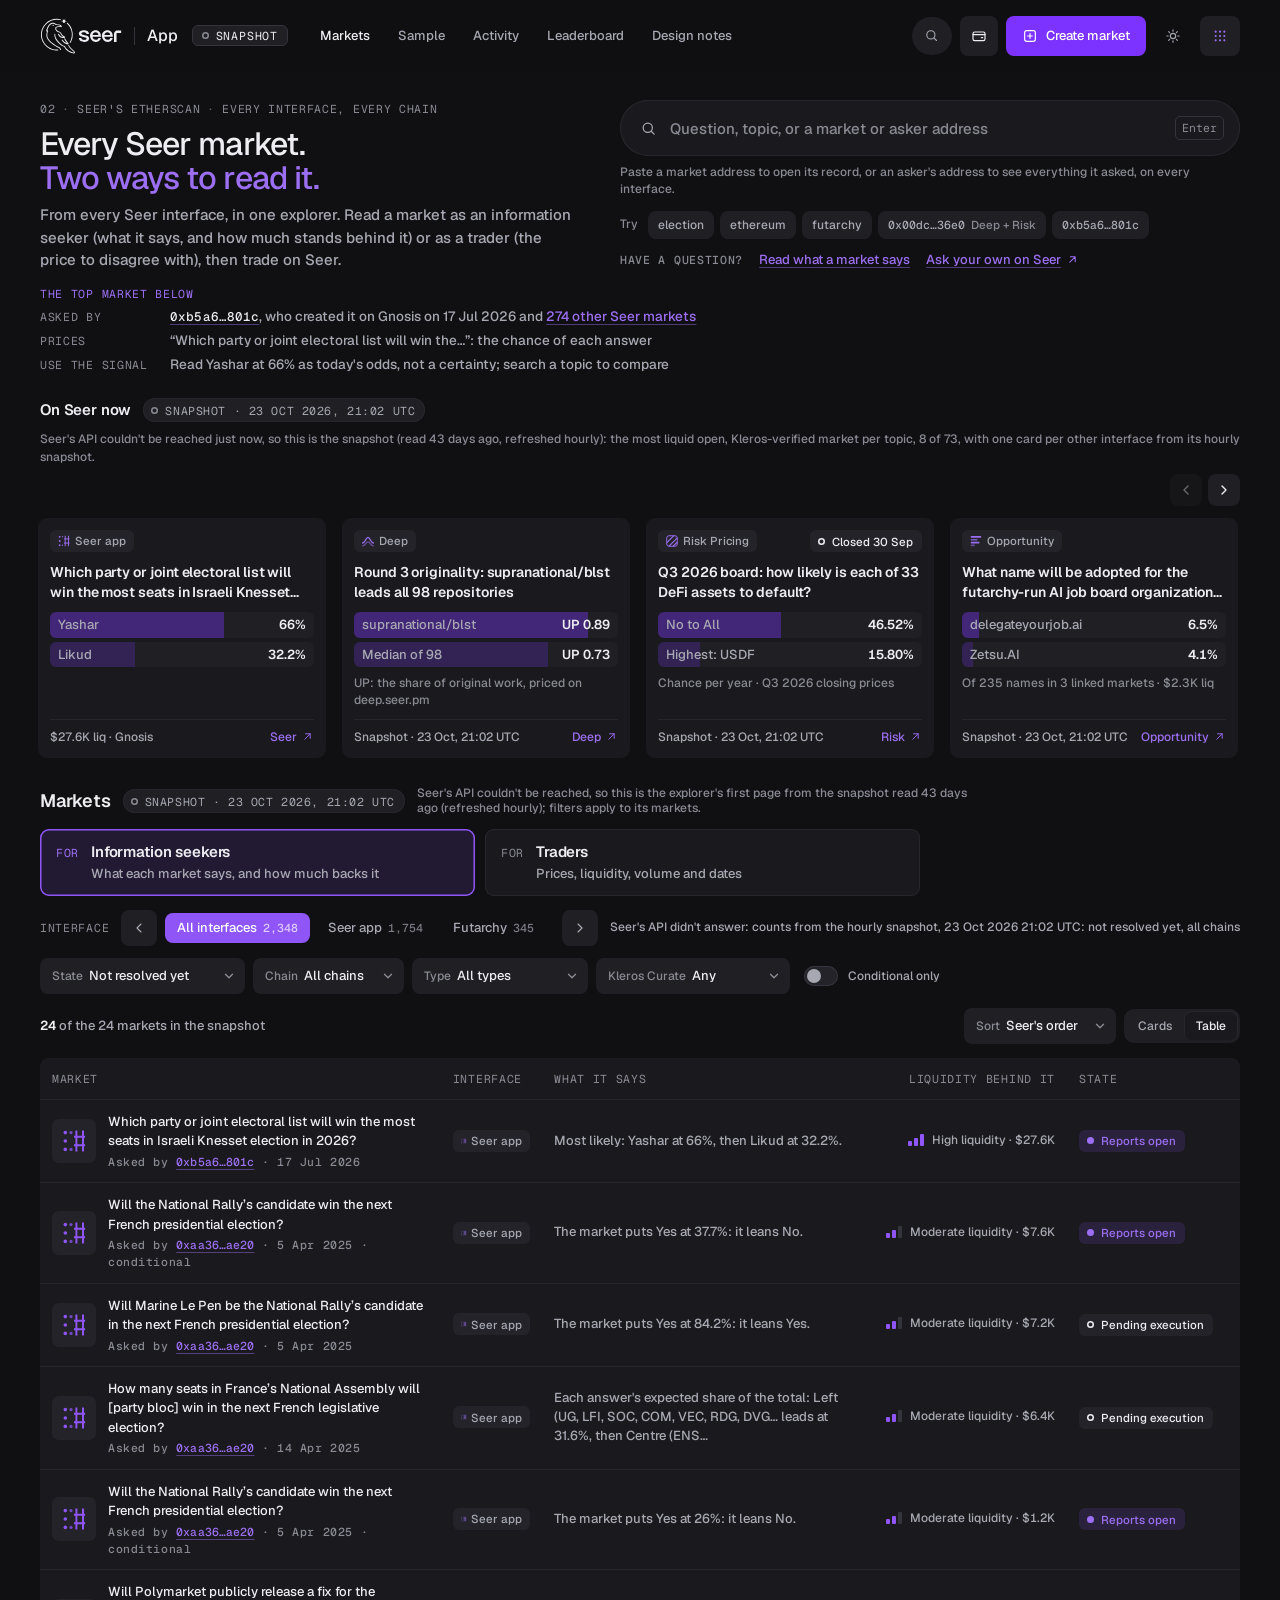
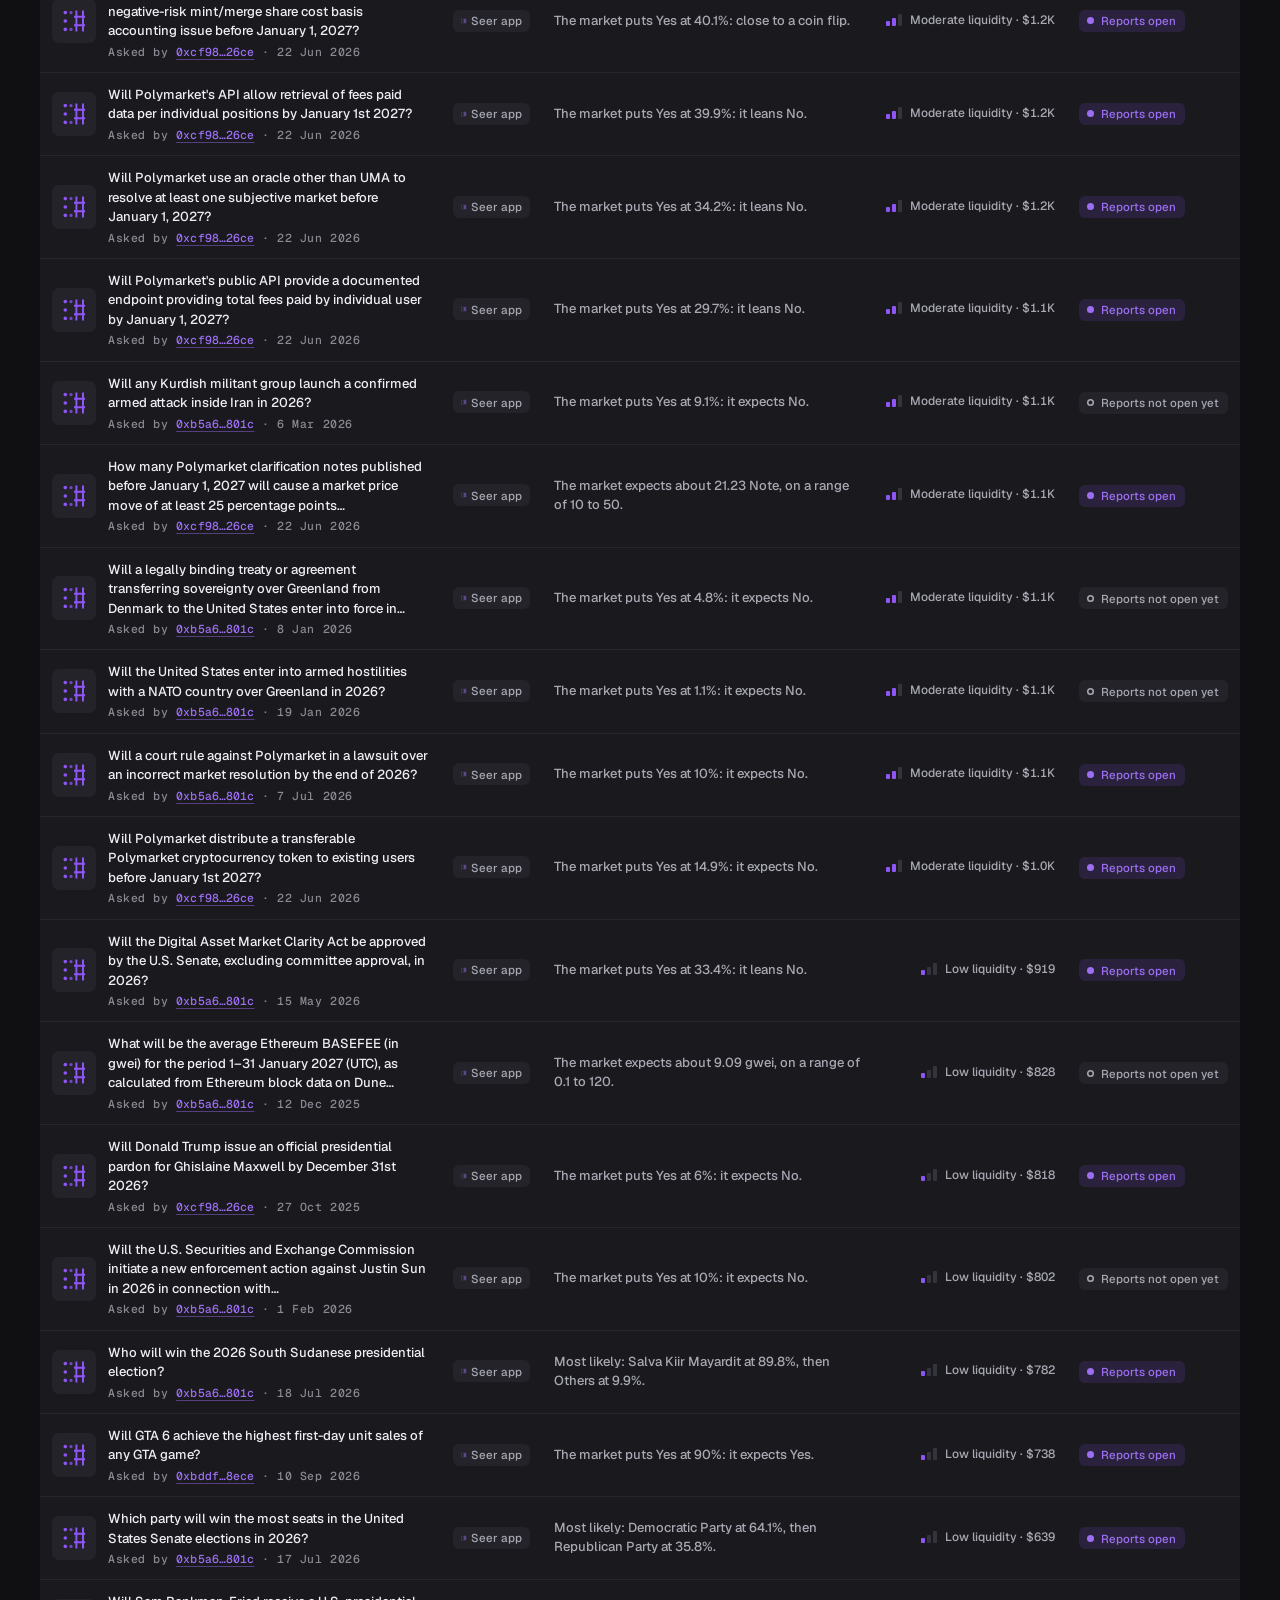
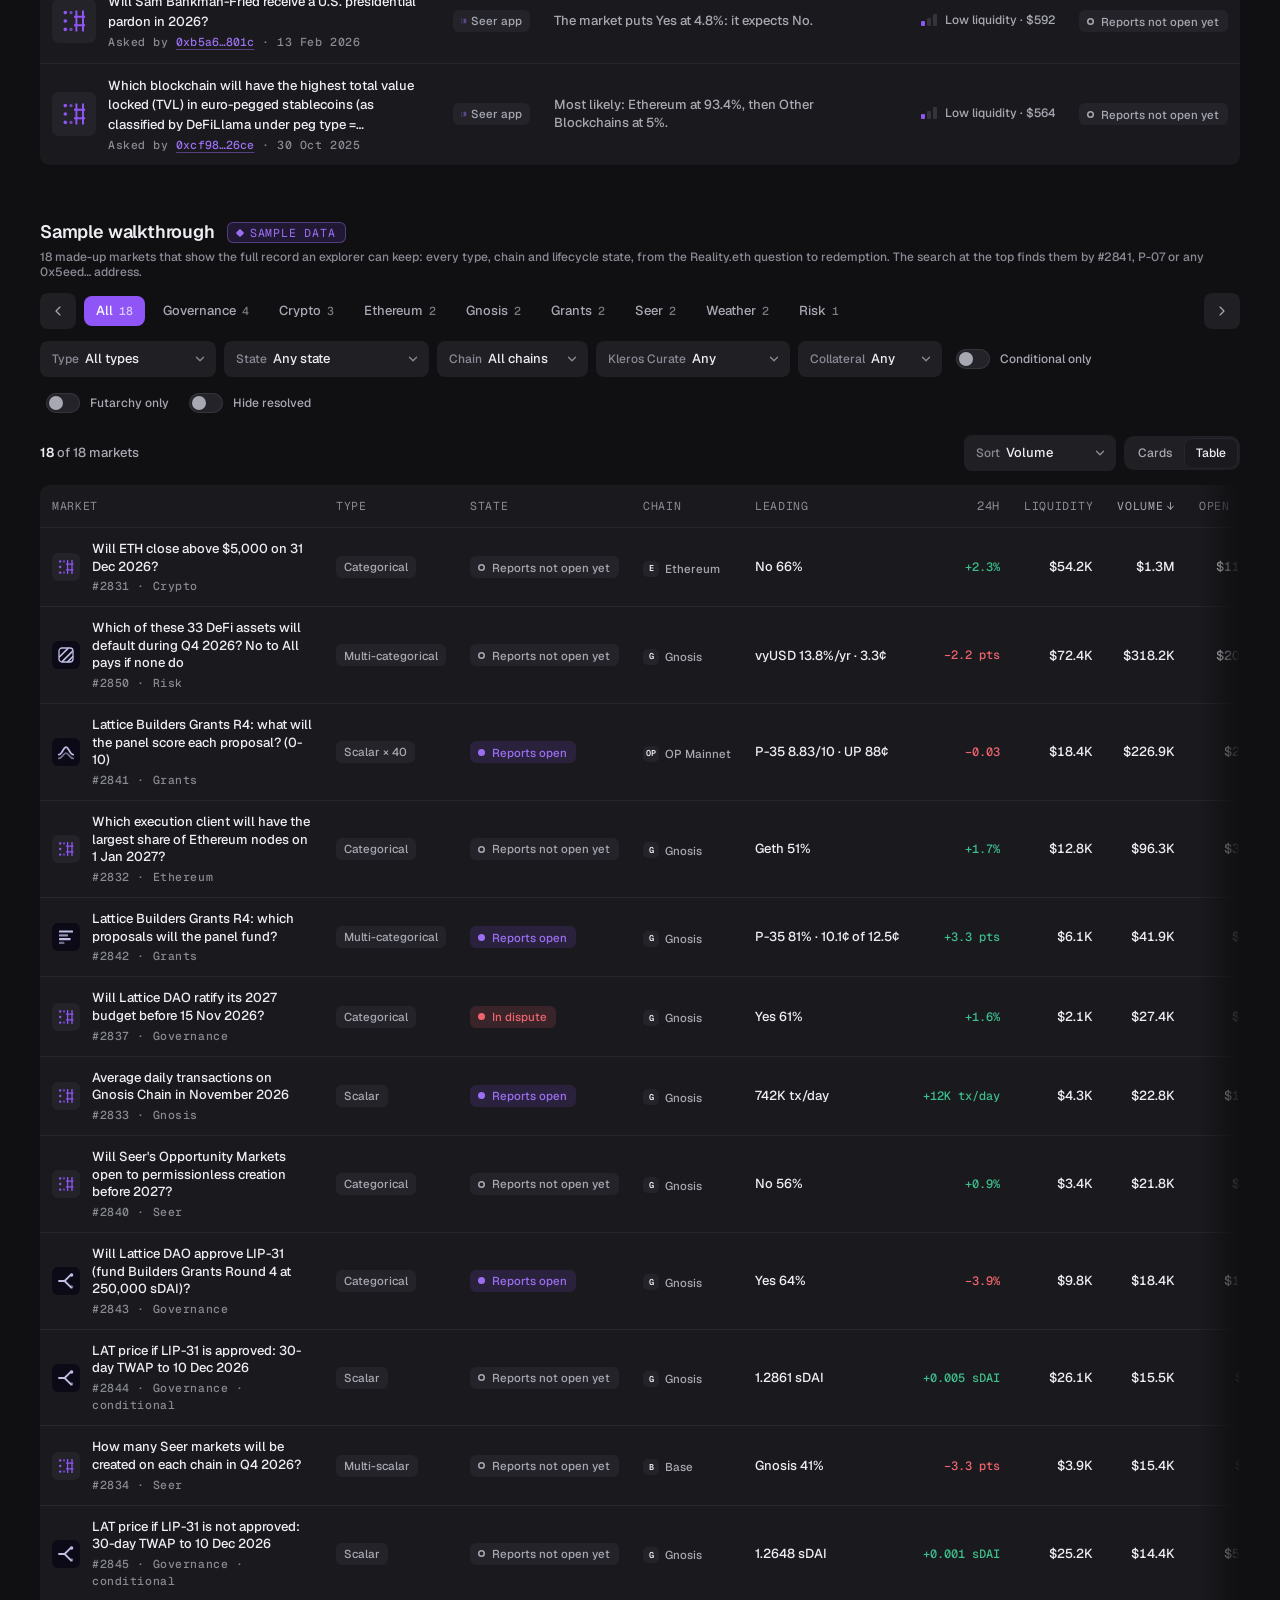
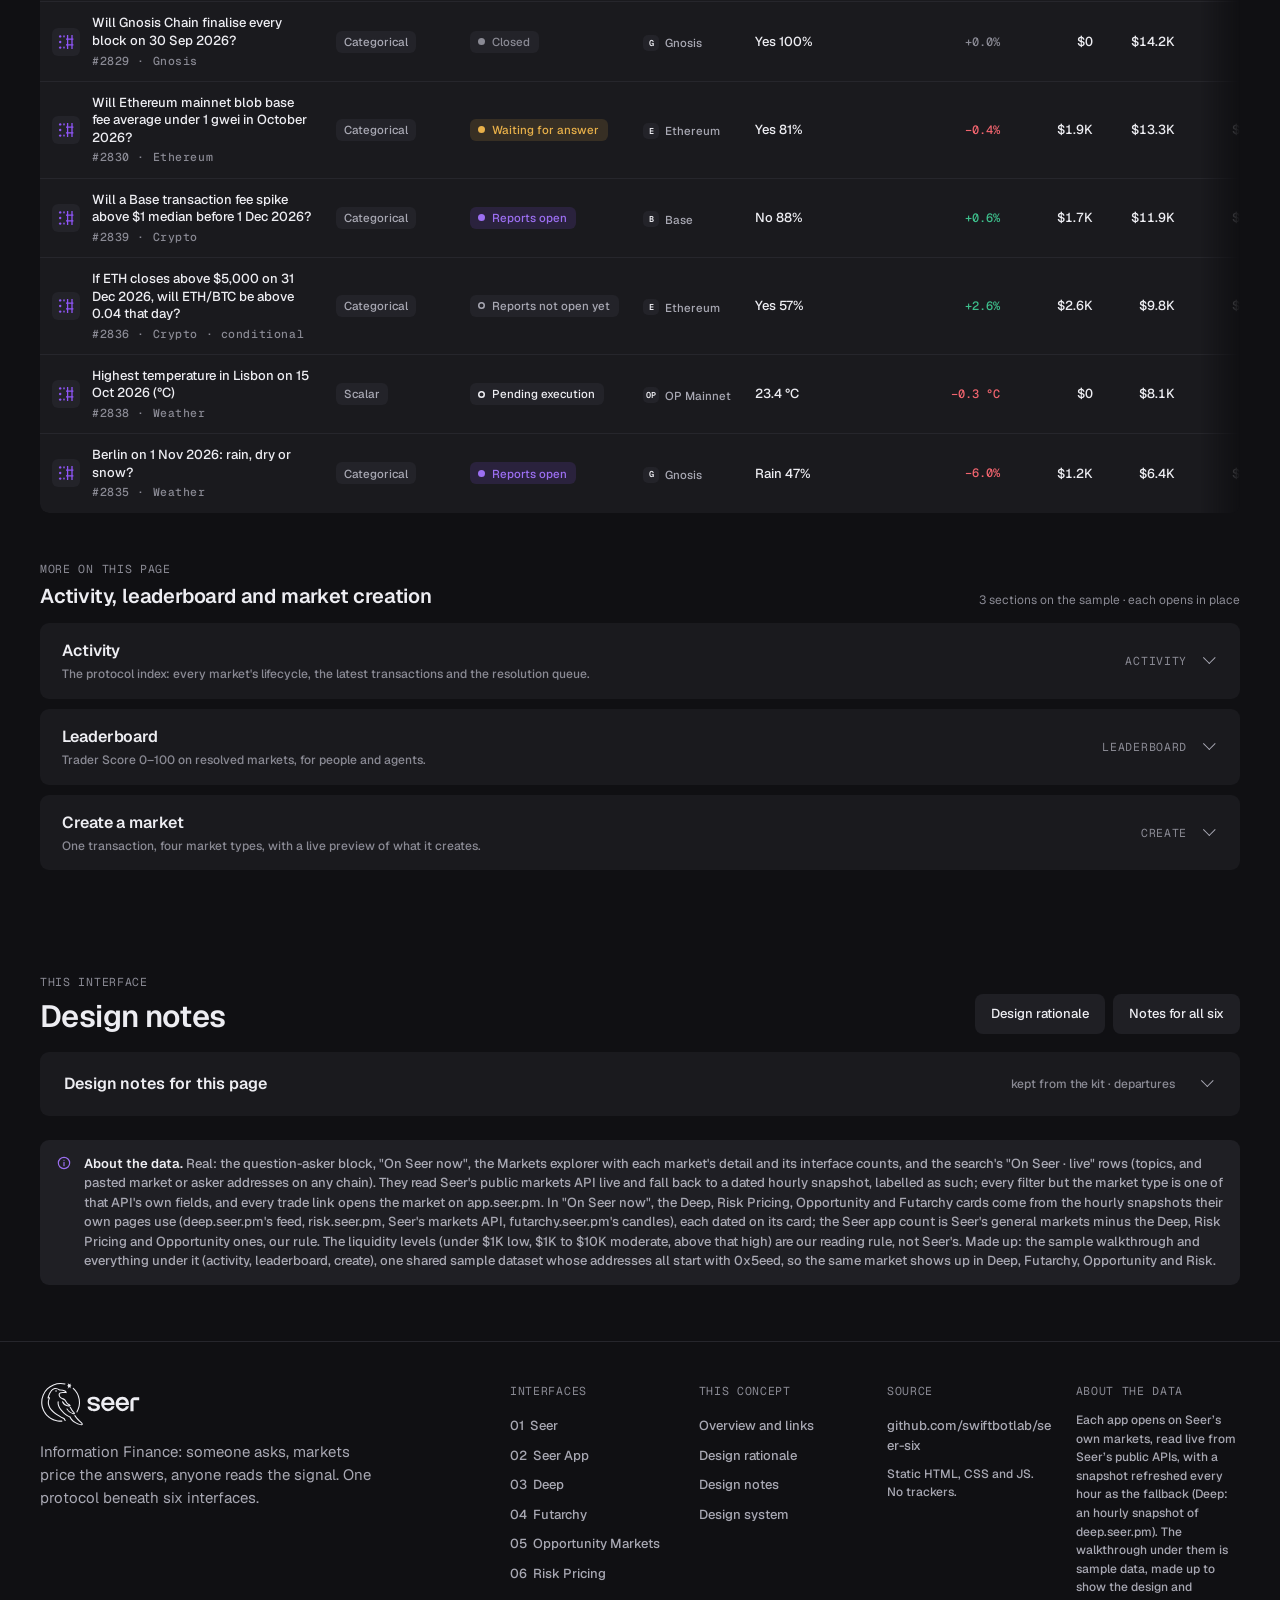
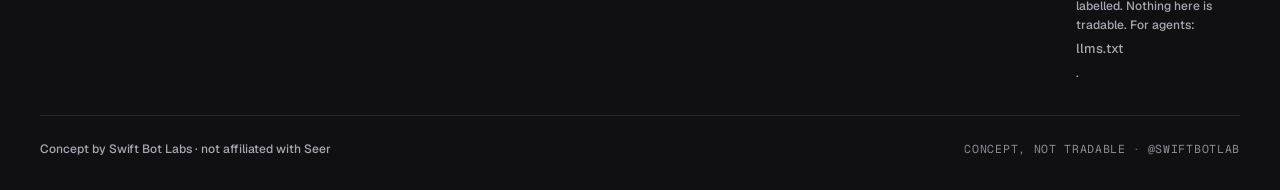
==== commit ed680852: "App search: a pasted market address opens that market's record and an asker's address lists everythi" ====
--- a/app/index.html
+++ b/app/index.html
@@ -59,11 +59,12 @@
             <label class="s-search ap-search">
               <svg width="16" height="16" viewBox="0 0 24 24" fill="none" stroke="currentColor" stroke-width="1.75" stroke-linecap="round" stroke-linejoin="round" aria-hidden="true"><circle cx="11" cy="11" r="6.5"/><path d="m20 20-4.2-4.2"/></svg>
               <span class="s-sr">Search the explorer</span>
-              <input id="ap-q" type="search" autocomplete="off" spellcheck="false" maxlength="80" placeholder="Question, outcome, #2841, P-07 or 0x…" role="combobox" aria-expanded="false" aria-controls="ap-suggest" aria-autocomplete="list">
+              <input id="ap-q" type="search" autocomplete="off" spellcheck="false" maxlength="80" placeholder="Question, topic, or a market or asker address" role="combobox" aria-expanded="false" aria-controls="ap-suggest" aria-autocomplete="list" aria-describedby="ap-addr-hint">
               <kbd aria-hidden="true">Enter</kbd>
             </label>
             <div class="ap-suggest" id="ap-suggest" role="listbox" aria-label="Search results" hidden></div>
           </div>
+          <p class="ap-addr-hint" id="ap-addr-hint">Paste a market address to open its record, or an asker's address to see everything it asked, on every interface.</p>
           <div class="ap-try" id="ap-try"><span class="t-meta">Try</span></div>
           <!-- the information seeker's path: words search Seer's real open markets live (live.js); or ask a new question on Seer -->
           <p class="ap-seek-path"><span class="ap-seek-path__k">Have a question?</span><button type="button" class="ap-seek-path__b" id="ap-seek-read" aria-controls="ap-q">Read what a market says</button><a href="https://app.seer.pm/create-market" target="_blank" rel="noopener noreferrer">Ask your own on Seer<svg width="13" height="13" viewBox="0 0 24 24" fill="none" stroke="currentColor" stroke-width="1.9" stroke-linecap="round" stroke-linejoin="round" aria-hidden="true"><path d="M7 17 17 7M8 7h9v9"/></svg><span class="s-sr"> (opens app.seer.pm)</span></a></p>
@@ -119,10 +120,10 @@
     <section class="ap-section ap-sample" id="sample" aria-labelledby="ap-sample-h">
       <div class="s-container">
         <div class="s-section-head ap-head ap-head--compact">
-          <div class="ap-markets__h"><h2 id="ap-sample-h" class="t-h3">Sample walkthrough</h2><span class="s-sample" title="Everything in this section and below it is made up to show the explorer's full record. The markets above it are real.">Sample data</span><span class="t-meta ap-hide-sm">18 made-up markets that show the full record an explorer can keep: every type, chain and lifecycle state, from the Reality.eth question to redemption.</span></div>
+          <div class="ap-markets__h"><h2 id="ap-sample-h" class="t-h3">Sample walkthrough</h2><span class="s-sample" title="Everything in this section and below it is made up to show the explorer's full record. The markets above it are real.">Sample data</span><span class="t-meta ap-hide-sm">18 made-up markets that show the full record an explorer can keep: every type, chain and lifecycle state, from the Reality.eth question to redemption. The search at the top finds them by #2841, P-07 or any 0x5eed… address.</span></div>
         </div>
         <details class="s-details s-fold" data-sfold open>
-          <summary><span class="s-fold__t"><b>Open the sample explorer</b><small>18 made-up markets, every type and state, each with its full record</small></span></summary>
+          <summary><span class="s-fold__t"><b>Open the sample explorer</b><small>18 made-up markets, every type and state, each with its full record · search #2841, P-07 or 0x5eed…</small></span></summary>
         <div id="ap-cats"></div>
         <div class="ap-toolbar" id="ap-toolbar">
           <button type="button" class="s-btn s-btn--ghost s-btn--sm ap-ftoggle" id="ap-ftoggle" aria-expanded="false" aria-controls="ap-fbody"></button>
@@ -286,7 +287,7 @@
         </div>
       </div>
       </details>
-      <div class="s-callout u-mt-6"><span id="ap-notes-icon"></span><span><b>About the data.</b> Real: the question-asker block, "On Seer now", the Markets explorer with each market's detail and its interface counts, and the search's "On Seer · live" rows. They read Seer's public markets API live and fall back to a dated hourly snapshot, labelled as such; every filter but the market type is one of that API's own fields, and every trade link opens the market on app.seer.pm. In "On Seer now", the Deep, Risk Pricing, Opportunity and Futarchy cards come from the hourly snapshots their own pages use (deep.seer.pm's feed, risk.seer.pm, Seer's markets API, futarchy.seer.pm's candles), each dated on its card; the Seer app count is Seer's general markets minus the Deep, Risk Pricing and Opportunity ones, our rule. The liquidity levels (under $1K low, $1K to $10K moderate, above that high) are our reading rule, not Seer's. Made up: the sample walkthrough and everything under it (activity, leaderboard, create), one shared sample dataset whose addresses all start with 0x5eed, so the same market shows up in Deep, Futarchy, Opportunity and Risk.</span></div>
+      <div class="s-callout u-mt-6"><span id="ap-notes-icon"></span><span><b>About the data.</b> Real: the question-asker block, "On Seer now", the Markets explorer with each market's detail and its interface counts, and the search's "On Seer · live" rows (topics, and pasted market or asker addresses on any chain). They read Seer's public markets API live and fall back to a dated hourly snapshot, labelled as such; every filter but the market type is one of that API's own fields, and every trade link opens the market on app.seer.pm. In "On Seer now", the Deep, Risk Pricing, Opportunity and Futarchy cards come from the hourly snapshots their own pages use (deep.seer.pm's feed, risk.seer.pm, Seer's markets API, futarchy.seer.pm's candles), each dated on its card; the Seer app count is Seer's general markets minus the Deep, Risk Pricing and Opportunity ones, our rule. The liquidity levels (under $1K low, $1K to $10K moderate, above that high) are our reading rule, not Seer's. Made up: the sample walkthrough and everything under it (activity, leaderboard, create), one shared sample dataset whose addresses all start with 0x5eed, so the same market shows up in Deep, Futarchy, Opportunity and Risk.</span></div>
     </div>
   </section>
 </main>
--- a/app/page.css
+++ b/app/page.css
@@ -659,3 +659,17 @@
 .ap-iface__src[data-state="snapshot"], .ap-iface__src[data-state="none"] { color: var(--text-2); }
 @media (min-width: 641px) and (max-width: 1200px) { .ap-iface { flex-wrap: wrap; } .ap-iface__src { flex-basis: 100%; white-space: normal; } }
 @media (max-width: 640px) { .ap-iface__src { white-space: normal; } }
+
+/* the search's address path (page.js + explorer.js AP_X.lookup): a hint under the box, two asker chips on their own row */
+.ap-addr-hint { margin-top: 8px; font-size: var(--fs-meta); line-height: 1.45; font-weight: 500; color: var(--text-3); }
+.ap-try__br { display: none; }
+.ap-try .ap-try__addr { gap: 6px; }
+.ap-try__addr .t-mono { font-family: var(--font-mono); font-size: 11.5px; }
+.ap-try__addr small { font-size: 11.5px; font-weight: 500; color: var(--text-3); }
+.ap-suggest__sample { border-top: 1px solid var(--line); margin-top: 4px; }
+.ap-suggest__sample b { color: var(--text-3); }
+@media (max-width: 640px) {
+  .ap-try { flex-wrap: wrap; overflow: visible; row-gap: 6px; }
+  .ap-try__br { display: block; flex-basis: 100%; height: 0; }
+  .ap-addr-hint { display: none; }     /* phones: the placeholder says it, the first screen keeps its markets */
+}
